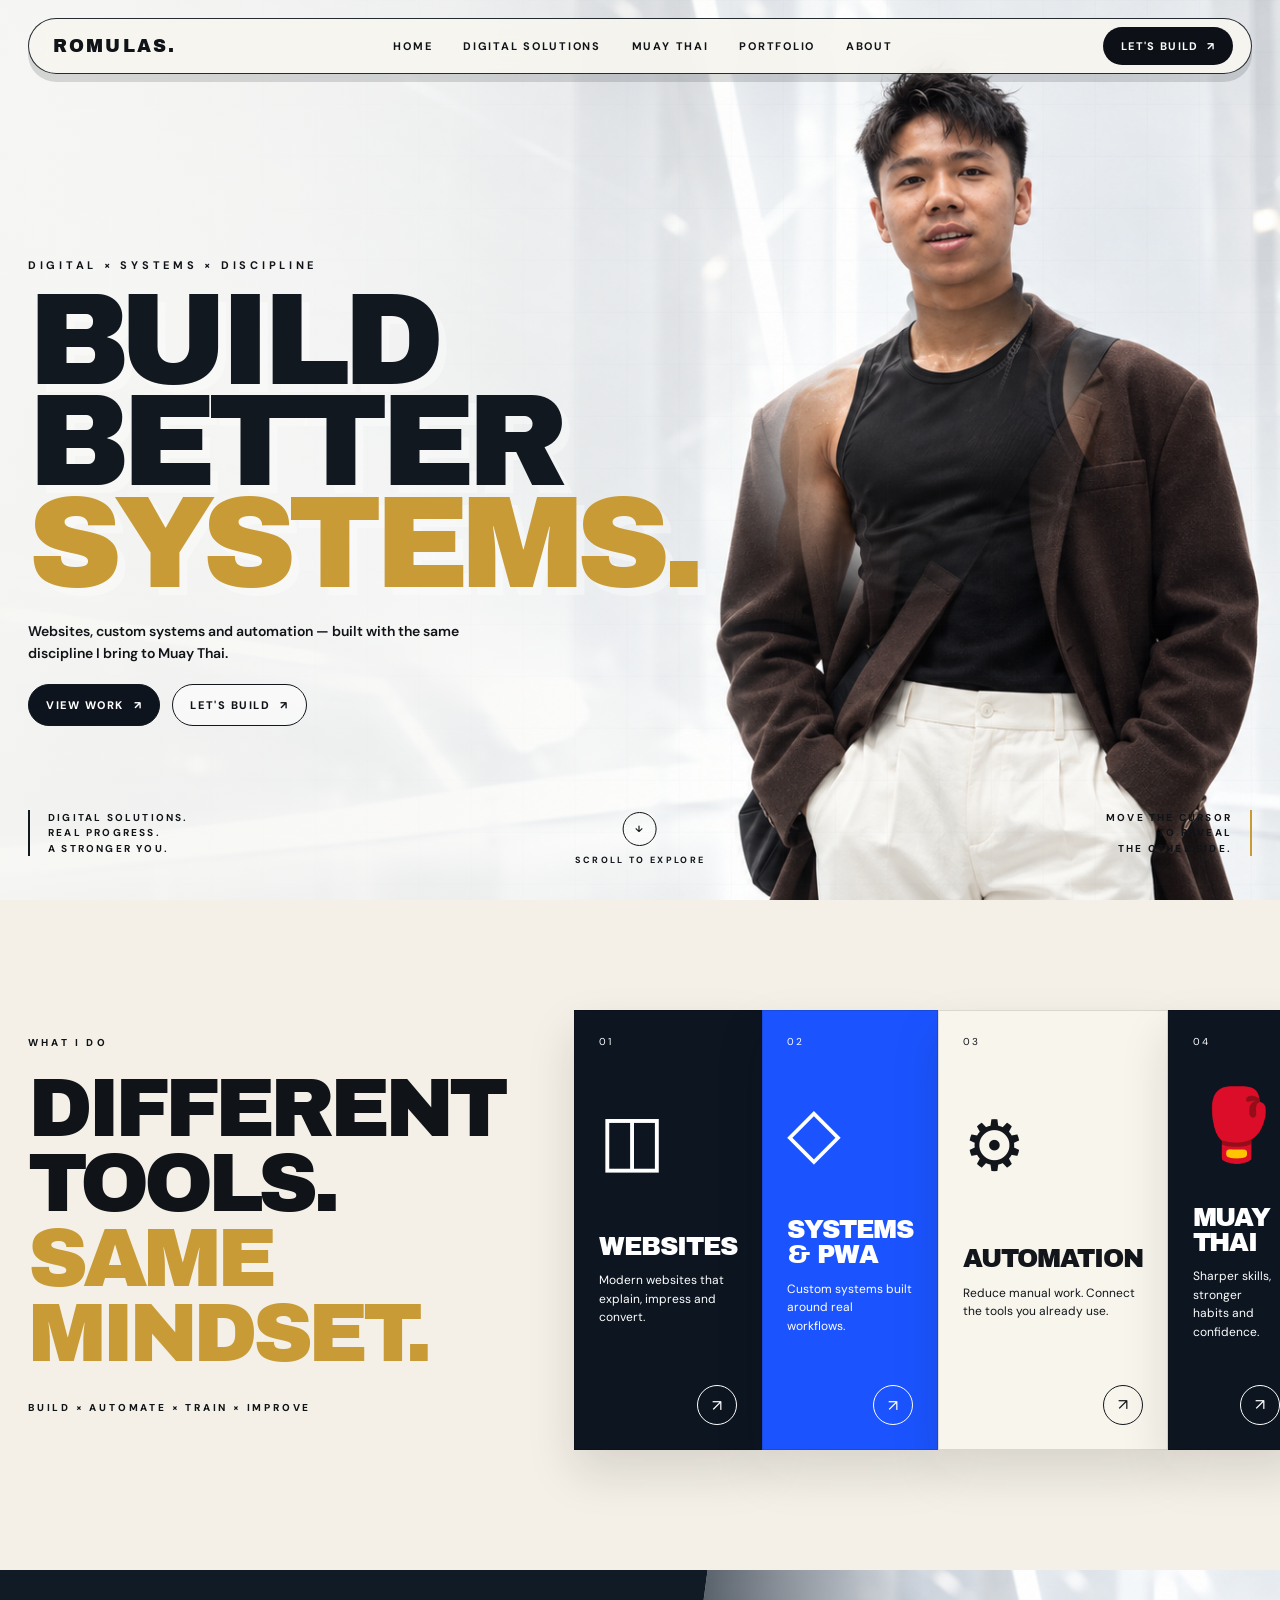
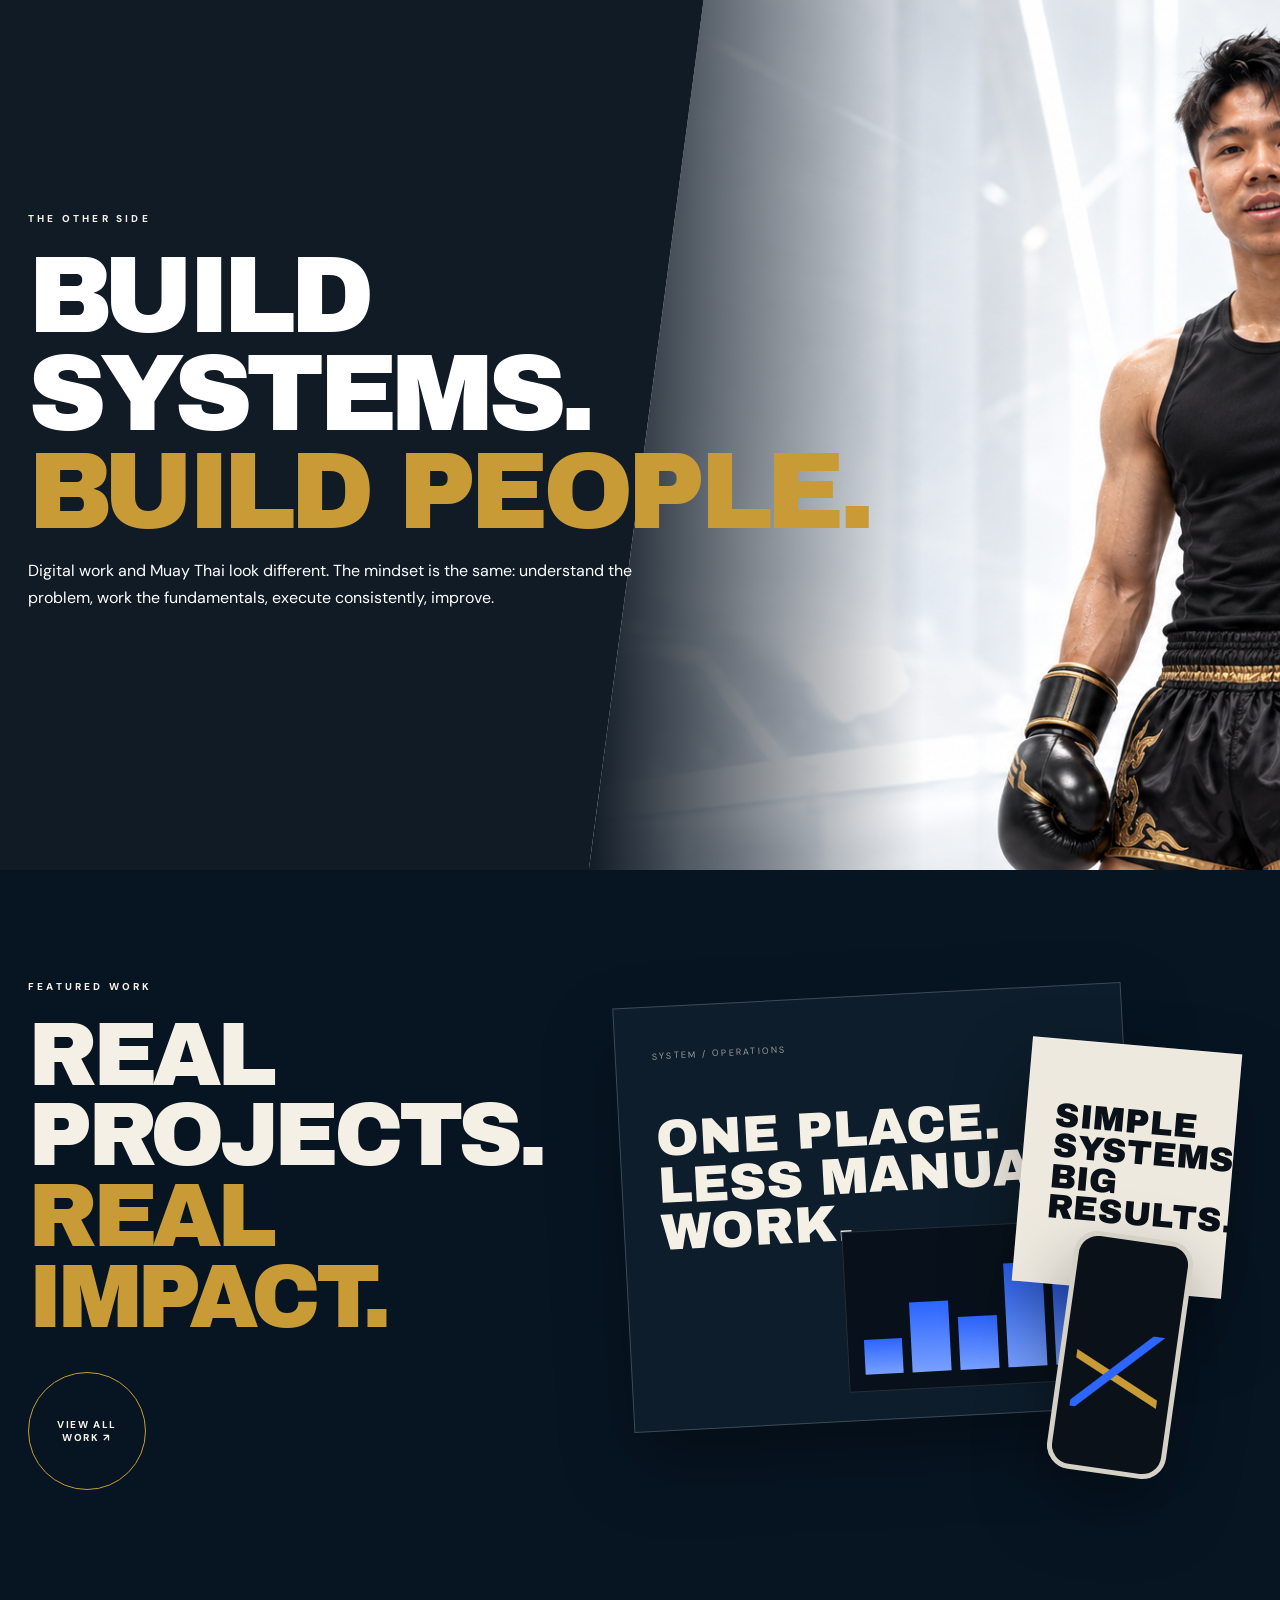
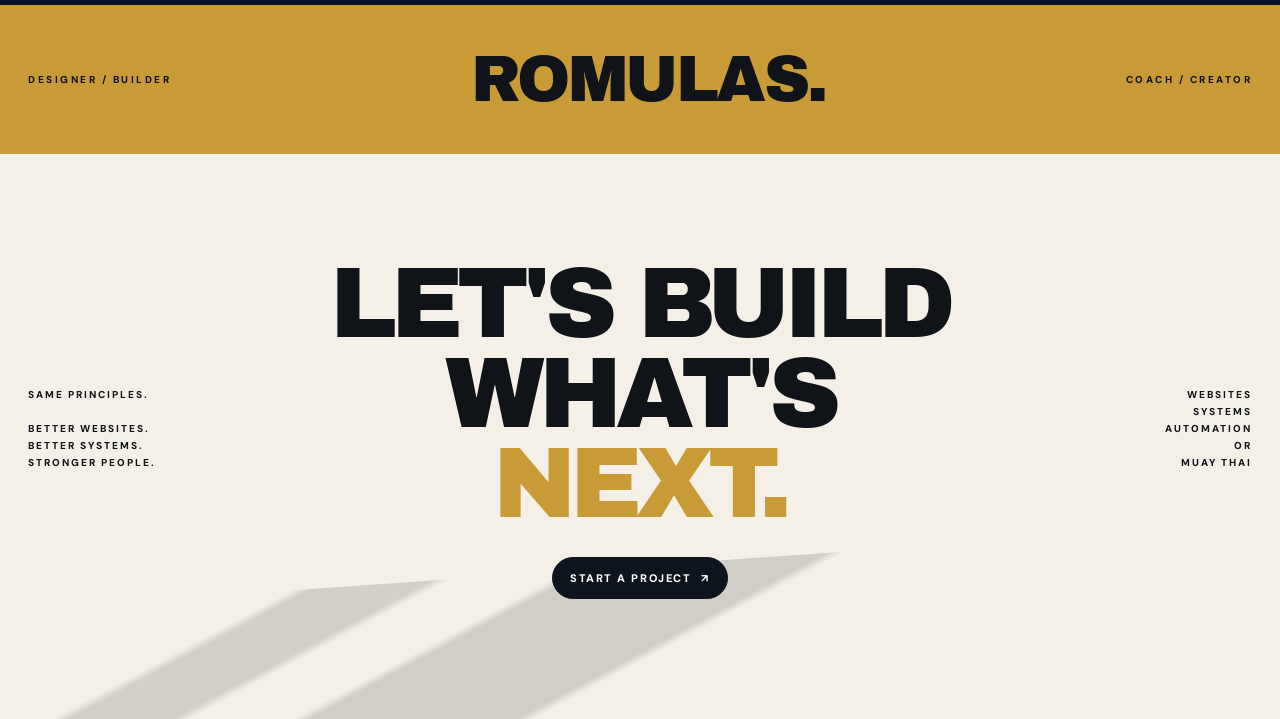
==== index.html @ 46706d07 "Add files via upload" ====
<!doctype html>
<html lang="en">
<head>
  <meta charset="utf-8" />
  <meta name="viewport" content="width=device-width,initial-scale=1" />
  <meta name="theme-color" content="#f4f1e8" />
  <meta name="description" content="ROMULAS — websites, custom systems, automation and Muay Thai coaching." />
  <title>ROMULAS — Build Better</title>
  <link rel="preconnect" href="https://fonts.googleapis.com" />
  <link rel="preconnect" href="https://fonts.gstatic.com" crossorigin />
  <link href="https://fonts.googleapis.com/css2?family=Archivo+Black&family=DM+Sans:wght@400;500;600;700&display=swap" rel="stylesheet" />
  <link rel="stylesheet" href="./styles.css" />
</head>
<body>
  <header class="site-header shell">
    <a class="brand" href="#top">ROMULAS.</a>
    <nav class="desktop-nav" aria-label="Primary navigation">
      <a class="active" href="#top">HOME</a>
      <a href="./digital-solutions/">DIGITAL SOLUTIONS</a>
      <a href="#muay">MUAY THAI</a>
      <a href="#work">PORTFOLIO</a>
      <a href="#about">ABOUT</a>
    </nav>
    <a class="header-cta" href="https://wa.me/6581705022?text=Hi%20Romulas%2C%20I%20came%20from%20your%20Portfolio%20Home%20page.%20I%20would%20like%20to%20discuss%20a%20project.%20I%20need%20help%20with%3A%20" target="_blank" rel="noopener">LET&#39;S BUILD <span>↗</span></a>
  </header>

  <main>
    <section class="hero" id="top">
      <div class="hero-media desktop-hero" aria-hidden="true">
        <div class="hero-image base-image"></div>
        <div class="hero-image reveal-image" id="reveal-image"></div>
        <svg class="hero-grid" width="100%" height="100%" aria-hidden="true">
          <defs>
            <pattern id="hero-grid-pattern" width="52" height="52" patternUnits="userSpaceOnUse">
              <path d="M 52 0 L 0 0 0 52" fill="none" stroke="#64748b" stroke-width="0.6"></path>
            </pattern>
          </defs>
          <rect width="100%" height="100%" fill="url(#hero-grid-pattern)"></rect>
        </svg>
      </div>

      <div class="hero-mobile-media" aria-hidden="true">
        <img src="./images/romulas-professional.png" alt="" />
      </div>

      <div class="hero-ui shell">
        <div class="hero-kicker">DIGITAL × SYSTEMS × DISCIPLINE</div>
        <h1>BUILD<br />BETTER<br /><span>SYSTEMS.</span></h1>
        <p class="hero-copy">Websites, custom systems and automation — built with the same discipline I bring to Muay Thai.</p>
        <div class="hero-actions">
          <a href="#work" class="button button-dark">VIEW WORK <span>↗</span></a>
          <a href="https://wa.me/6581705022?text=Hi%20Romulas%2C%20I%20came%20from%20your%20portfolio%20Home%20page.%20I%20would%20like%20to%20discuss%20a%20project.%20I%20need%20help%20with%3A%20" target="_blank" rel="noopener" class="button button-ghost">LET'S BUILD <span>↗</span></a>
        </div>
      </div>

      <div class="hero-note hero-note-left">DIGITAL SOLUTIONS.<br />REAL PROGRESS.<br />A STRONGER YOU.</div>
      <div class="hero-note hero-note-right">MOVE THE CURSOR<br />TO REVEAL<br /><strong>THE OTHER SIDE.</strong></div>
      <a class="scroll-cue" href="#tools"><span class="scroll-circle">↓</span><span>SCROLL TO EXPLORE</span></a>
    </section>

    <section class="tools-section" id="tools">
      <div class="shell tools-layout">
        <div class="tools-copy reveal-on-scroll">
          <div class="eyebrow">WHAT I DO</div>
          <h2>DIFFERENT<br />TOOLS.<br /><span>SAME MINDSET.</span></h2>
          <p>BUILD × AUTOMATE × TRAIN × IMPROVE</p>
        </div>
        <div class="tool-deck">
          <a class="tool-card dark reveal-on-scroll" href="./websites/" style="--i:0">
            <span class="tool-no">01</span><div class="tool-symbol">◫</div>
            <div><h3>WEBSITES</h3><p>Modern websites that explain, impress and convert.</p></div><span class="round-arrow">↗</span>
          </a>
          <a class="tool-card blue reveal-on-scroll" href="./systems/" style="--i:1">
            <span class="tool-no">02</span><div class="tool-symbol">◇</div>
            <div><h3>SYSTEMS &amp; PWA</h3><p>Custom systems built around real workflows.</p></div><span class="round-arrow">↗</span>
          </a>
          <a class="tool-card light reveal-on-scroll" href="./automation/" style="--i:2">
            <span class="tool-no">03</span><div class="tool-symbol">⚙</div>
            <div><h3>AUTOMATION</h3><p>Reduce manual work. Connect the tools you already use.</p></div><span class="round-arrow">↗</span>
          </a>
          <a class="tool-card dark reveal-on-scroll" href="#muay" style="--i:3">
            <span class="tool-no">04</span><div class="tool-symbol">🥊</div>
            <div><h3>MUAY THAI</h3><p>Sharper skills, stronger habits and confidence.</p></div><span class="round-arrow">↗</span>
          </a>
        </div>
      </div>
    </section>

    <section class="split-feature" id="muay">
      <div class="split-copy shell reveal-on-scroll">
        <div class="eyebrow light-text">THE OTHER SIDE</div>
        <h2>BUILD SYSTEMS.<br /><span>BUILD PEOPLE.</span></h2>
        <p>Digital work and Muay Thai look different. The mindset is the same: understand the problem, work the fundamentals, execute consistently, improve.</p>
      </div>
      <div class="muay-window reveal-on-scroll" aria-label="Muay Thai portrait">
        <img src="./images/romulas-muaythai.png" alt="Romulas in Muay Thai training attire" />
      </div>
    </section>

    <section class="work-section" id="work">
      <div class="shell work-grid">
        <div class="work-copy reveal-on-scroll">
          <div class="eyebrow light-text">FEATURED WORK</div>
          <h2>REAL<br />PROJECTS.<br /><span>REAL IMPACT.</span></h2>
          <a class="circle-link" href="#work">VIEW ALL<br />WORK ↗</a>
        </div>
        <div class="project-collage reveal-on-scroll" aria-label="Portfolio preview">
          <div class="project project-main"><small>SYSTEM / OPERATIONS</small><strong>ONE PLACE.<br />LESS MANUAL WORK.</strong><div class="fake-dashboard"><span></span><span></span><span></span><span></span><span></span></div></div>
          <div class="project project-note">SIMPLE<br />SYSTEMS.<br />BIG<br />RESULTS.</div>
          <div class="project project-phone"><div class="mini-chart"></div></div>
        </div>
      </div>
    </section>

    <section class="about-strip" id="about">
      <div class="shell about-strip-inner reveal-on-scroll">
        <span>DESIGNER / BUILDER</span><strong>ROMULAS.</strong><span>COACH / CREATOR</span>
      </div>
    </section>

    <section class="cta-section" id="contact">
      <div class="shell cta-layout reveal-on-scroll">
        <div class="cta-side">SAME PRINCIPLES.<br /><br />BETTER WEBSITES.<br />BETTER SYSTEMS.<br />STRONGER PEOPLE.</div>
        <div class="cta-main"><h2>LET'S BUILD<br />WHAT'S <span>NEXT.</span></h2><a class="button button-dark" href="https://wa.me/6581705022?text=Hi%20Romulas%2C%20I%20came%20from%20your%20portfolio%20Home%20page.%20I%20would%20like%20to%20discuss%20a%20project.%20I%20need%20help%20with%3A%20" target="_blank" rel="noopener">START A PROJECT <span>↗</span></a></div>
        <div class="cta-side right">WEBSITES<br />SYSTEMS<br />AUTOMATION<br />OR<br />MUAY THAI</div>
      </div>
    </section>
  </main>

  <script src="./script.js"></script>
</body>
</html>
---- styles.css ----
:root{font-family:'DM Sans',sans-serif;color:#111315;background:#f2f0e9;font-synthesis:none;--ink:#0c1927;--paper:#f4f1e8;--gold:#c89b36;--electric:#1b54ff}*{box-sizing:border-box}html{scroll-behavior:smooth}body{margin:0;min-width:320px;background:var(--paper);color:#101317;overflow-x:hidden}a{color:inherit;text-decoration:none}.shell{width:min(1440px,calc(100% - 56px));margin-inline:auto}.site-header{position:fixed;z-index:50;top:18px;left:50%;transform:translateX(-50%);height:56px;display:grid;grid-template-columns:1fr auto 1fr;align-items:center;gap:24px;padding:0 18px 0 24px;border:1.5px solid rgba(13,20,28,.9);border-radius:999px;background:rgba(248,246,239,.9);backdrop-filter:blur(14px);box-shadow:0 8px 0 rgba(8,16,24,.14)}.brand{font-family:'Archivo Black',sans-serif;letter-spacing:.12em;font-size:18px}.desktop-nav{display:flex;align-items:center;gap:clamp(18px,2.4vw,38px);font-size:11px;font-weight:700;letter-spacing:.16em}.desktop-nav a{transition:opacity .2s,transform .2s}.desktop-nav a:hover{opacity:.5;transform:translateY(-1px)}.header-cta{justify-self:end;display:flex;align-items:center;gap:8px;background:#0d1117;color:#fff;padding:12px 18px;border-radius:999px;font-size:11px;font-weight:700;letter-spacing:.12em}.hero{position:relative;min-height:100svh;overflow:hidden;background:#eef1f4}.hero-media{position:absolute;inset:0;z-index:0}.hero-image{position:absolute;inset:0;background-size:cover;background-position:center;background-repeat:no-repeat}.base-image{background-image:url('./images/romulas-professional.png')}.reveal-image{background-image:url('./images/romulas-muaythai.png');mask-size:100% 100%;-webkit-mask-size:100% 100%}.hero-grid{position:absolute;inset:0;opacity:.09;pointer-events:none}.hero-mobile-media{display:none}.hero:after{content:'';position:absolute;inset:0;background:linear-gradient(90deg,rgba(246,246,243,.92) 0%,rgba(246,246,243,.58) 35%,rgba(246,246,243,.03) 60%,rgba(246,246,243,0) 100%);z-index:1;pointer-events:none}.hero-ui{position:relative;z-index:5;min-height:100svh;display:flex;flex-direction:column;justify-content:center;align-items:flex-start;padding-top:84px;pointer-events:none}.hero-ui a{pointer-events:auto}.hero-kicker{font-size:11px;font-weight:700;letter-spacing:.34em;margin-bottom:18px}.hero h1{margin:0;font-family:'Archivo Black',sans-serif;font-size:clamp(72px,10.2vw,168px);line-height:.78;letter-spacing:-.06em;color:#111820;text-shadow:8px 8px 0 rgba(255,255,255,.35)}.hero h1 span{color:var(--gold)}.hero-copy{width:min(490px,70vw);margin:26px 0 20px;font-size:clamp(14px,1vw,17px);line-height:1.55;font-weight:600}.hero-actions{display:flex;flex-wrap:wrap;gap:12px}.button{display:inline-flex;align-items:center;gap:10px;padding:13px 17px;border:1.4px solid #12171e;border-radius:999px;font-weight:800;font-size:11px;letter-spacing:.14em;transition:transform .2s,background .2s,color .2s}.button:hover{transform:translateY(-2px)}.button-dark{background:#0d141d;color:#fff}.button-ghost{background:rgba(255,255,255,.55)}.hero-note{position:absolute;z-index:6;bottom:44px;font-size:10px;font-weight:700;line-height:1.55;letter-spacing:.22em}.hero-note-left{left:max(28px,calc((100vw - min(1440px,calc(100% - 56px)))/2));border-left:2px solid #111820;padding-left:18px}.hero-note-right{right:max(28px,calc((100vw - min(1440px,calc(100% - 56px)))/2));text-align:right;border-right:2px solid var(--gold);padding-right:18px}.scroll-cue{position:absolute;z-index:8;left:50%;bottom:34px;transform:translateX(-50%);display:flex;flex-direction:column;gap:8px;align-items:center;font-size:9px;font-weight:700;letter-spacing:.26em}.scroll-circle{border:1px solid #111;border-radius:50%;width:34px;height:34px;display:grid;place-items:center;animation:bob 1.7s ease-in-out infinite}@keyframes bob{50%{transform:translateY(5px)}}.tools-section{padding:110px 0 120px;background:#f4f0e7}.tools-layout{display:grid;grid-template-columns:.85fr 1.65fr;gap:70px;align-items:center}.eyebrow{font-size:10px;letter-spacing:.32em;font-weight:800;margin-bottom:22px}.tools-copy h2,.work-copy h2,.cta-main h2,.split-copy h2{margin:0;font-family:'Archivo Black',sans-serif;letter-spacing:-.06em;line-height:.9}.tools-copy h2{font-size:clamp(52px,6.5vw,104px)}.tools-copy h2 span,.work-copy h2 span,.cta-main h2 span,.split-copy h2 span{color:var(--gold)}.tools-copy>p{margin-top:30px;font-size:10px;letter-spacing:.28em;font-weight:800}.tool-deck{display:grid;grid-template-columns:repeat(4,1fr);align-items:stretch;perspective:1000px}.tool-card{min-height:440px;padding:24px;border:1px solid rgba(0,0,0,.12);display:flex;flex-direction:column;justify-content:space-between;position:relative;transform:translateY(calc(var(--i)*9px)) rotate(calc((var(--i) - 1.5)*1.1deg));box-shadow:0 22px 45px rgba(20,20,20,.13);transition:transform .45s cubic-bezier(.2,.9,.2,1),z-index .2s}.tool-card:hover{transform:translateY(-18px) rotate(0);z-index:10}.tool-card.dark{background:#0c1520;color:#fff}.tool-card.blue{background:var(--electric);color:#fff}.tool-card.light{background:#f8f5ed;color:#12151a}.tool-card h3{font-family:'Archivo Black',sans-serif;font-size:clamp(22px,2vw,34px);line-height:.98;margin:0 0 12px;letter-spacing:-.04em}.tool-card p{margin:0;font-size:12px;line-height:1.55;max-width:210px}.tool-no{font-size:10px;letter-spacing:.2em}.tool-symbol{font-size:70px;line-height:1}.round-arrow{width:40px;height:40px;border:1px solid currentColor;border-radius:50%;display:grid;place-items:center;align-self:flex-end}.split-feature{min-height:100svh;background:#111b26;color:#fff;position:relative;display:grid;align-items:center;overflow:hidden}.split-copy{position:relative;z-index:3;padding:110px 0}.split-copy h2{font-size:clamp(58px,8.5vw,135px);max-width:850px}.split-copy p{max-width:620px;font-size:16px;line-height:1.7}.muay-window{position:absolute;right:-4%;top:0;width:58%;height:100%;clip-path:polygon(16% 0,100% 0,100% 100%,0 100%);opacity:.68}.muay-window:after{content:'';position:absolute;inset:0;background:linear-gradient(90deg,#111b26 0,transparent 45%)}.muay-window img{width:100%;height:100%;object-fit:cover;object-position:center}.work-section{background:#071523;color:#f5f0e6;padding:105px 0 110px;overflow:hidden}.work-grid{display:grid;grid-template-columns:.7fr 1.4fr;gap:65px;align-items:center}.light-text{color:#f5f0e6}.work-copy h2{font-size:clamp(54px,7vw,114px)}.circle-link{margin-top:35px;width:118px;height:118px;border:1.5px solid var(--gold);border-radius:50%;display:flex;align-items:center;justify-content:center;text-align:center;font-size:10px;font-weight:800;letter-spacing:.16em}.project-collage{min-height:520px;position:relative}.project{position:absolute;border:1px solid rgba(255,255,255,.2);box-shadow:0 32px 70px rgba(0,0,0,.35)}.project-main{inset:20px 120px 75px 15px;background:#0d1d2b;padding:36px;transform:rotate(-3deg)}.project-main small{letter-spacing:.25em;font-size:9px;opacity:.6}.project-main strong{display:block;margin-top:52px;font-family:'Archivo Black',sans-serif;font-size:clamp(28px,4vw,58px);line-height:.92}.fake-dashboard{position:absolute;right:28px;bottom:28px;width:52%;height:38%;display:grid;grid-template-columns:repeat(5,1fr);align-items:end;gap:9px;padding:16px;background:#08111b;border:1px solid rgba(255,255,255,.12)}.fake-dashboard span{background:linear-gradient(#2d65ff,#77a0ff)}.fake-dashboard span:nth-child(1){height:28%}.fake-dashboard span:nth-child(2){height:55%}.fake-dashboard span:nth-child(3){height:42%}.fake-dashboard span:nth-child(4){height:82%}.fake-dashboard span:nth-child(5){height:68%}.project-note{right:20px;top:70px;width:210px;min-height:245px;background:#eee9df;color:#0b1118;padding:28px;font-family:'Archivo Black',sans-serif;font-size:34px;line-height:.9;transform:rotate(5deg);display:flex;align-items:center}.project-phone{right:72px;bottom:20px;width:120px;height:240px;border-radius:24px;background:#0b1119;border:5px solid #d5d1c6;transform:rotate(8deg);padding:12px}.mini-chart{height:80px;margin-top:80px;background:linear-gradient(135deg,transparent 44%,#2d65ff 45% 51%,transparent 52%),linear-gradient(25deg,transparent 40%,#c89b36 41% 47%,transparent 48%)}.about-strip{padding:40px 0;background:#c89b36;color:#101317}.about-strip-inner{display:flex;justify-content:space-between;align-items:center;gap:20px;font-size:10px;font-weight:800;letter-spacing:.25em}.about-strip strong{font-family:'Archivo Black',sans-serif;font-size:clamp(34px,5vw,72px);letter-spacing:-.04em}.cta-section{padding:105px 0 120px;background:#f4f0e7;position:relative;overflow:hidden}.cta-section:before{content:'';position:absolute;inset:auto -5% -20% -5%;height:47%;background:linear-gradient(155deg,transparent 0 18%,#1b2327 19% 25%,transparent 26% 32%,#101a20 33% 45%,transparent 46%);opacity:.16;transform:skewY(-4deg)}.cta-layout{position:relative;display:grid;grid-template-columns:.6fr 1.6fr .6fr;gap:40px;align-items:center}.cta-main{text-align:center}.cta-main h2{font-size:clamp(58px,7.8vw,126px)}.cta-main .button{margin-top:28px}.cta-side{font-size:10px;line-height:1.7;font-weight:800;letter-spacing:.2em}.cta-side.right{text-align:right}.reveal-on-scroll{opacity:0;transform:translateY(44px);transition:opacity .8s ease,transform .8s cubic-bezier(.2,.8,.2,1)}.reveal-on-scroll.visible{opacity:1;transform:translateY(0)}@media(max-width:900px){.shell{width:min(100% - 28px,1440px)}.site-header{grid-template-columns:1fr auto;width:calc(100% - 24px);top:10px;height:50px;padding-left:16px;box-shadow:none}.desktop-nav{display:none}.header-cta{padding:10px 13px}.brand{font-size:15px}.desktop-hero{display:none}.hero-mobile-media{display:block;position:absolute;inset:0;z-index:0}.hero-mobile-media img{width:100%;height:100%;object-fit:cover;object-position:64% center}.hero:after{background:linear-gradient(180deg,rgba(246,246,243,.2),rgba(246,246,243,.88) 66%,#f4f1e8 98%)}.hero-ui{justify-content:flex-end;padding:110px 0 150px}.hero h1{font-size:clamp(58px,18vw,98px)}.hero-copy{width:min(100%,520px)}.hero-note-right{display:none}.hero-note-left{bottom:30px;left:18px}.scroll-cue{right:18px;left:auto;transform:none;align-items:flex-end;bottom:30px}.scroll-cue>span:last-child{display:none}.tools-layout,.work-grid,.cta-layout{grid-template-columns:1fr}.tool-deck{grid-template-columns:1fr 1fr;margin-top:20px}.tool-card{min-height:330px;transform:none!important}.split-feature{min-height:820px;align-items:end}.split-copy{padding-bottom:70px}.muay-window{width:100%;height:60%;right:0;top:0;clip-path:none;opacity:.55}.muay-window:after{background:linear-gradient(180deg,transparent 0,#111b26 92%)}.project-collage{min-height:430px}.project-main{inset:35px 55px 40px 0}.project-note{width:160px;min-height:180px;font-size:24px;right:0}.project-phone{right:20px;bottom:0}.cta-side{display:none}.about-strip-inner span{display:none}}@media(max-width:560px){.hero-kicker{font-size:8px;letter-spacing:.24em}.hero h1{font-size:clamp(52px,18.6vw,82px)}.tool-deck{grid-template-columns:1fr}.tool-card{min-height:280px}.tool-symbol{font-size:54px}.project-main{inset:20px 20px 75px 0}.project-note{top:auto;bottom:0;right:0;width:145px;min-height:145px;z-index:4}.project-phone{display:none}}
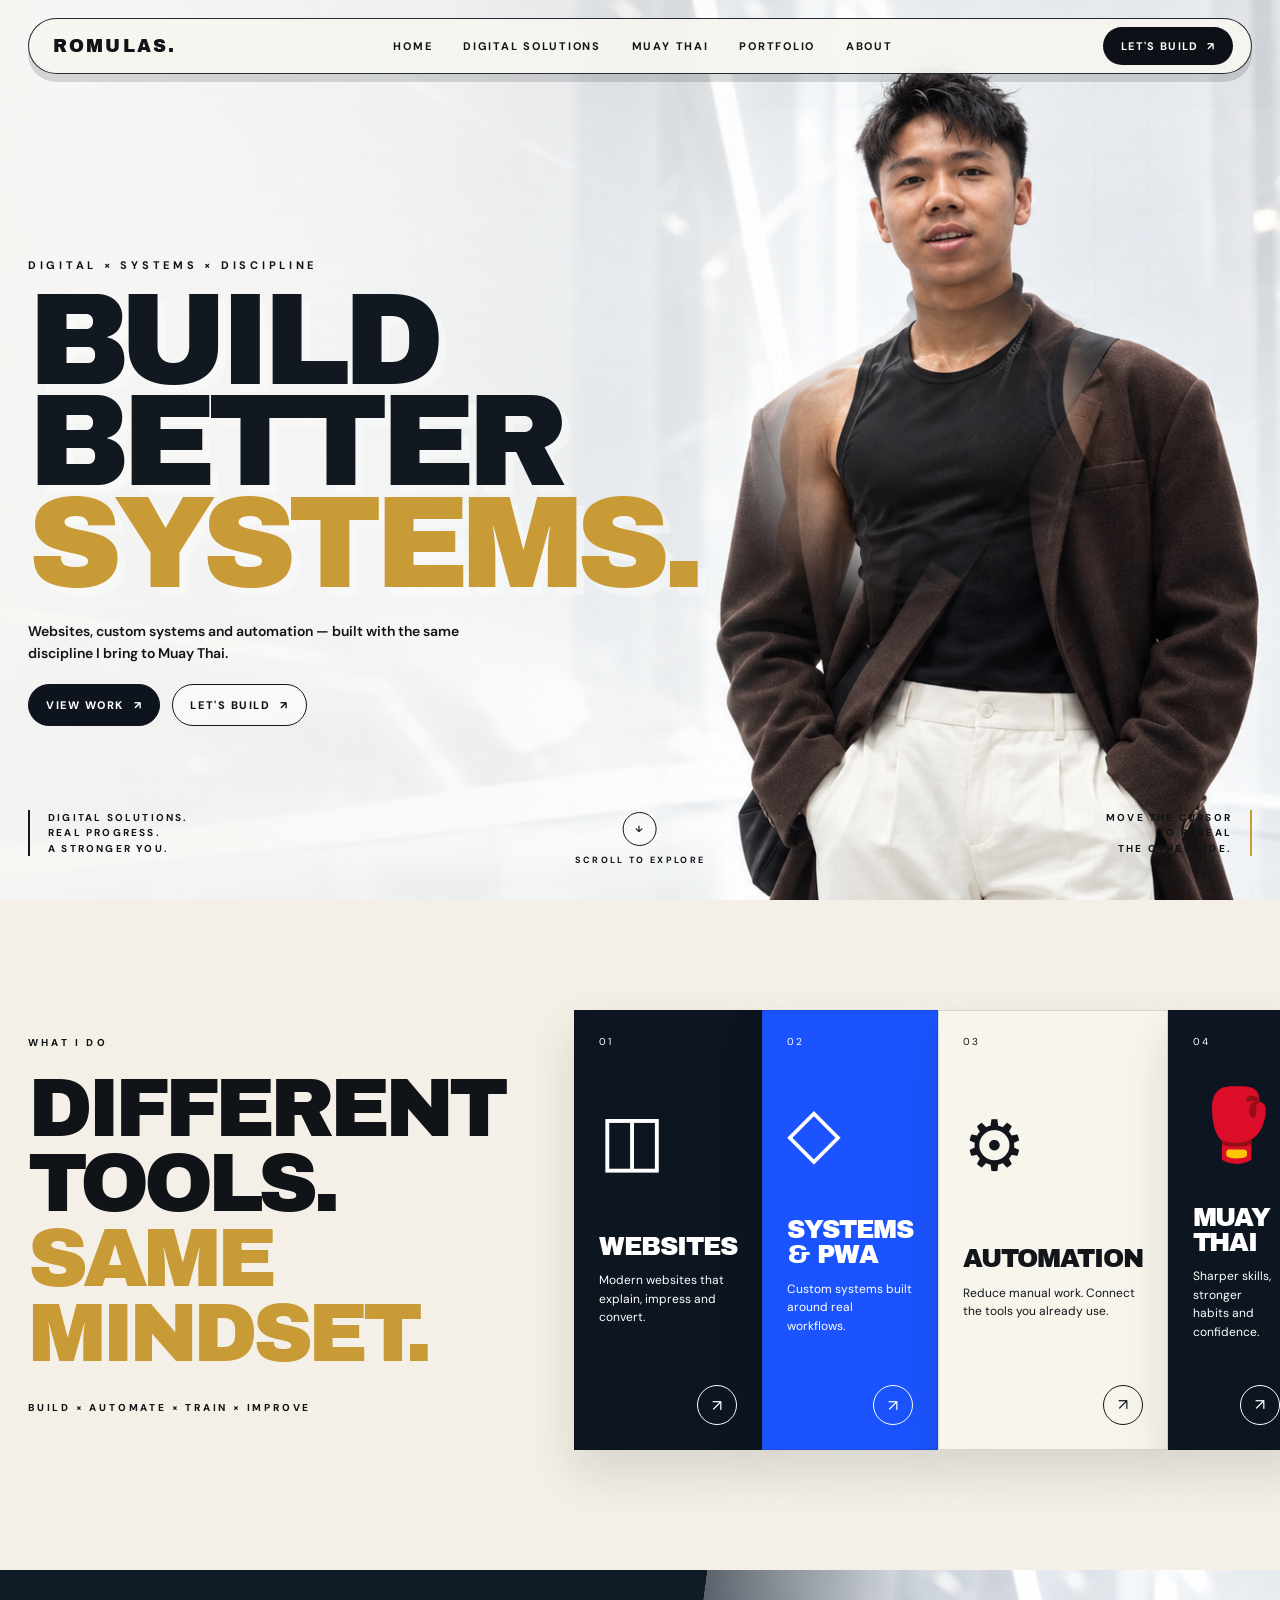
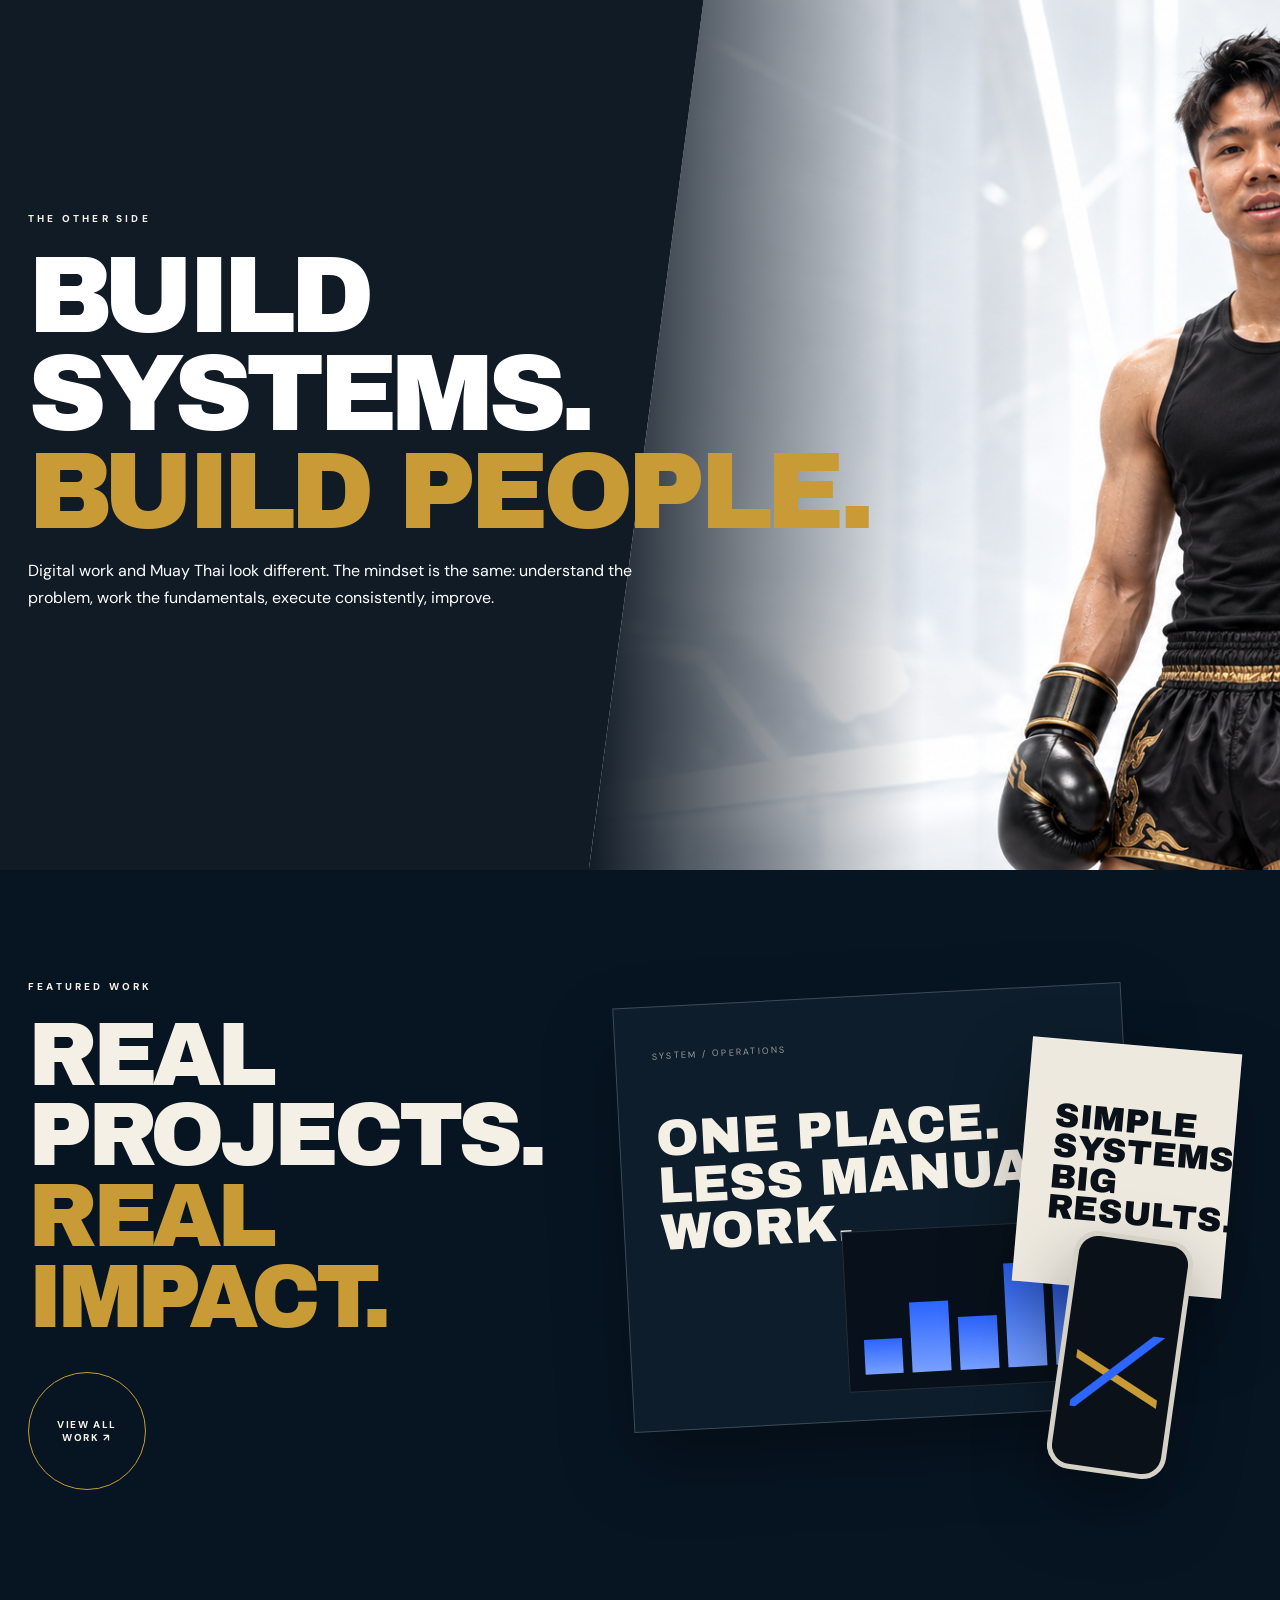
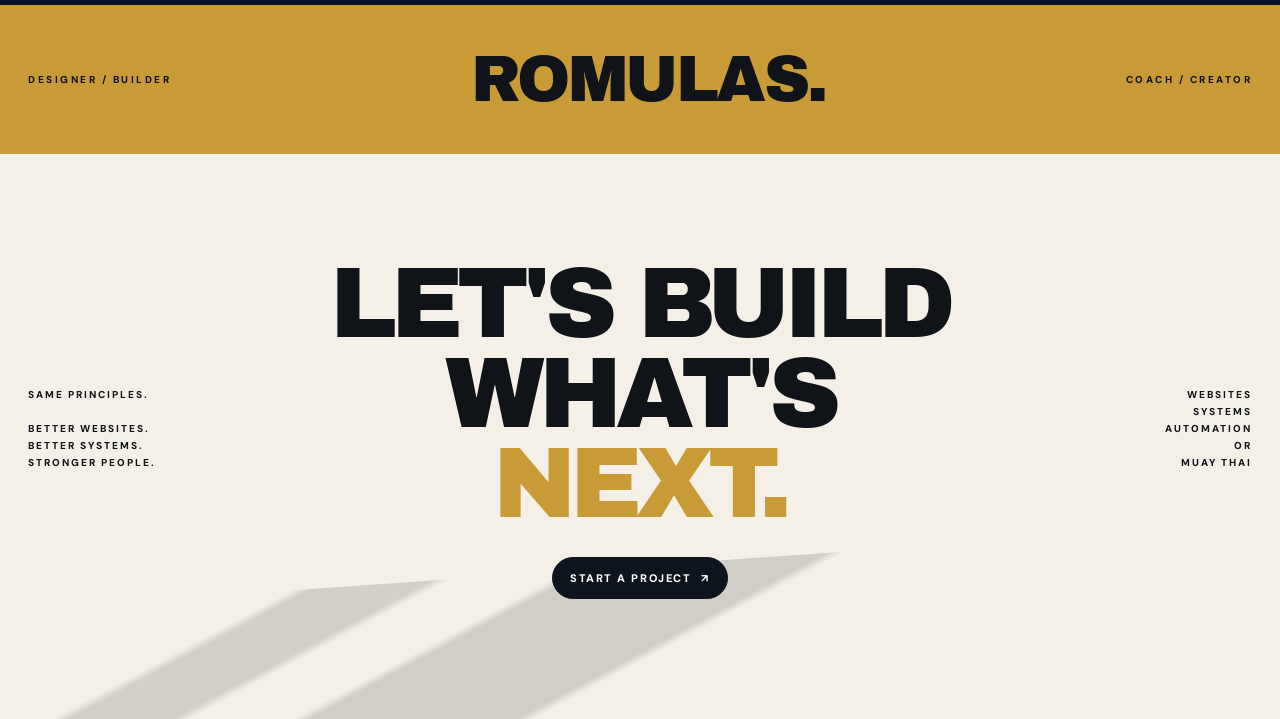
==== commit dbd28411: "Add files via upload" ====
--- a/index.html
+++ b/index.html
@@ -17,7 +17,7 @@
     <nav class="desktop-nav" aria-label="Primary navigation">
       <a class="active" href="#top">HOME</a>
       <a href="./digital-solutions/">DIGITAL SOLUTIONS</a>
-      <a href="#muay">MUAY THAI</a>
+      <a href="./muay-thai/">MUAY THAI</a>
       <a href="#work">PORTFOLIO</a>
       <a href="#about">ABOUT</a>
     </nav>
@@ -78,7 +78,7 @@
             <span class="tool-no">03</span><div class="tool-symbol">⚙</div>
             <div><h3>AUTOMATION</h3><p>Reduce manual work. Connect the tools you already use.</p></div><span class="round-arrow">↗</span>
           </a>
-          <a class="tool-card dark reveal-on-scroll" href="#muay" style="--i:3">
+          <a class="tool-card dark reveal-on-scroll" href="./muay-thai/" style="--i:3">
             <span class="tool-no">04</span><div class="tool-symbol">🥊</div>
             <div><h3>MUAY THAI</h3><p>Sharper skills, stronger habits and confidence.</p></div><span class="round-arrow">↗</span>
           </a>
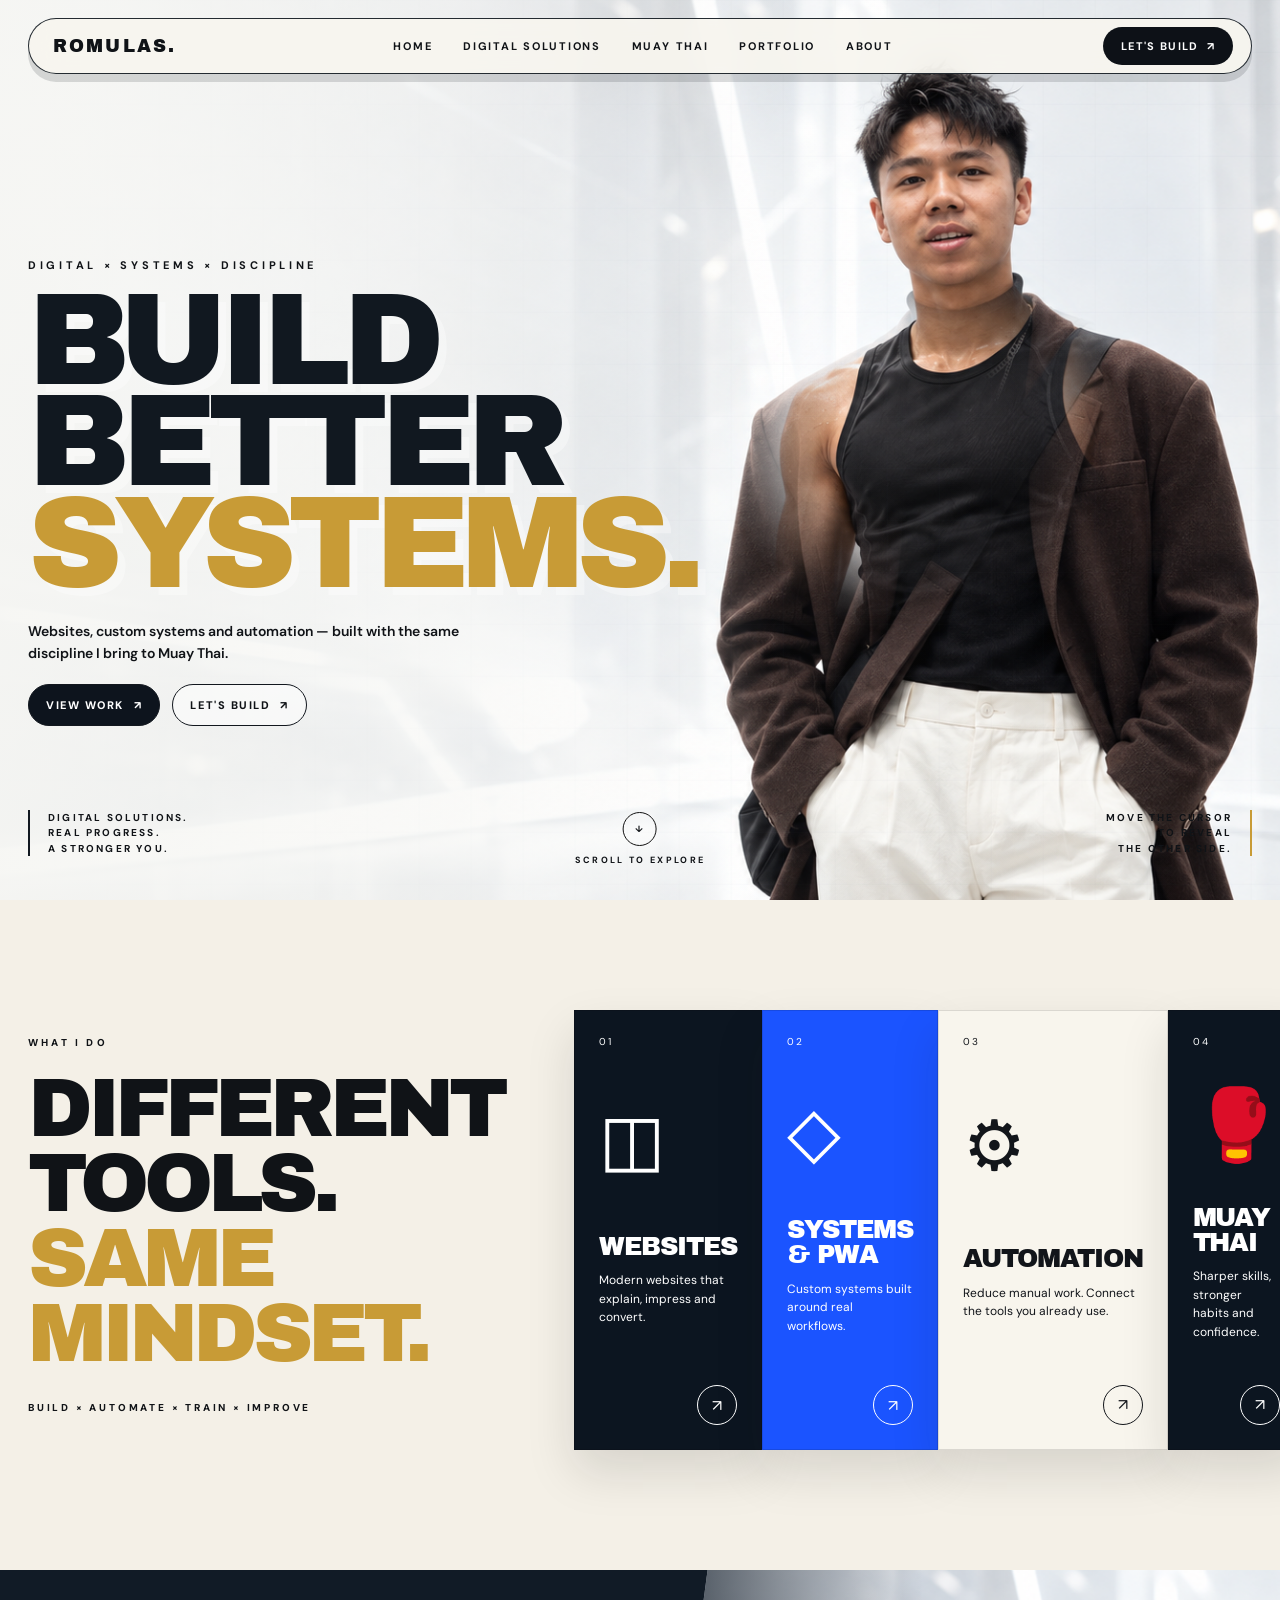
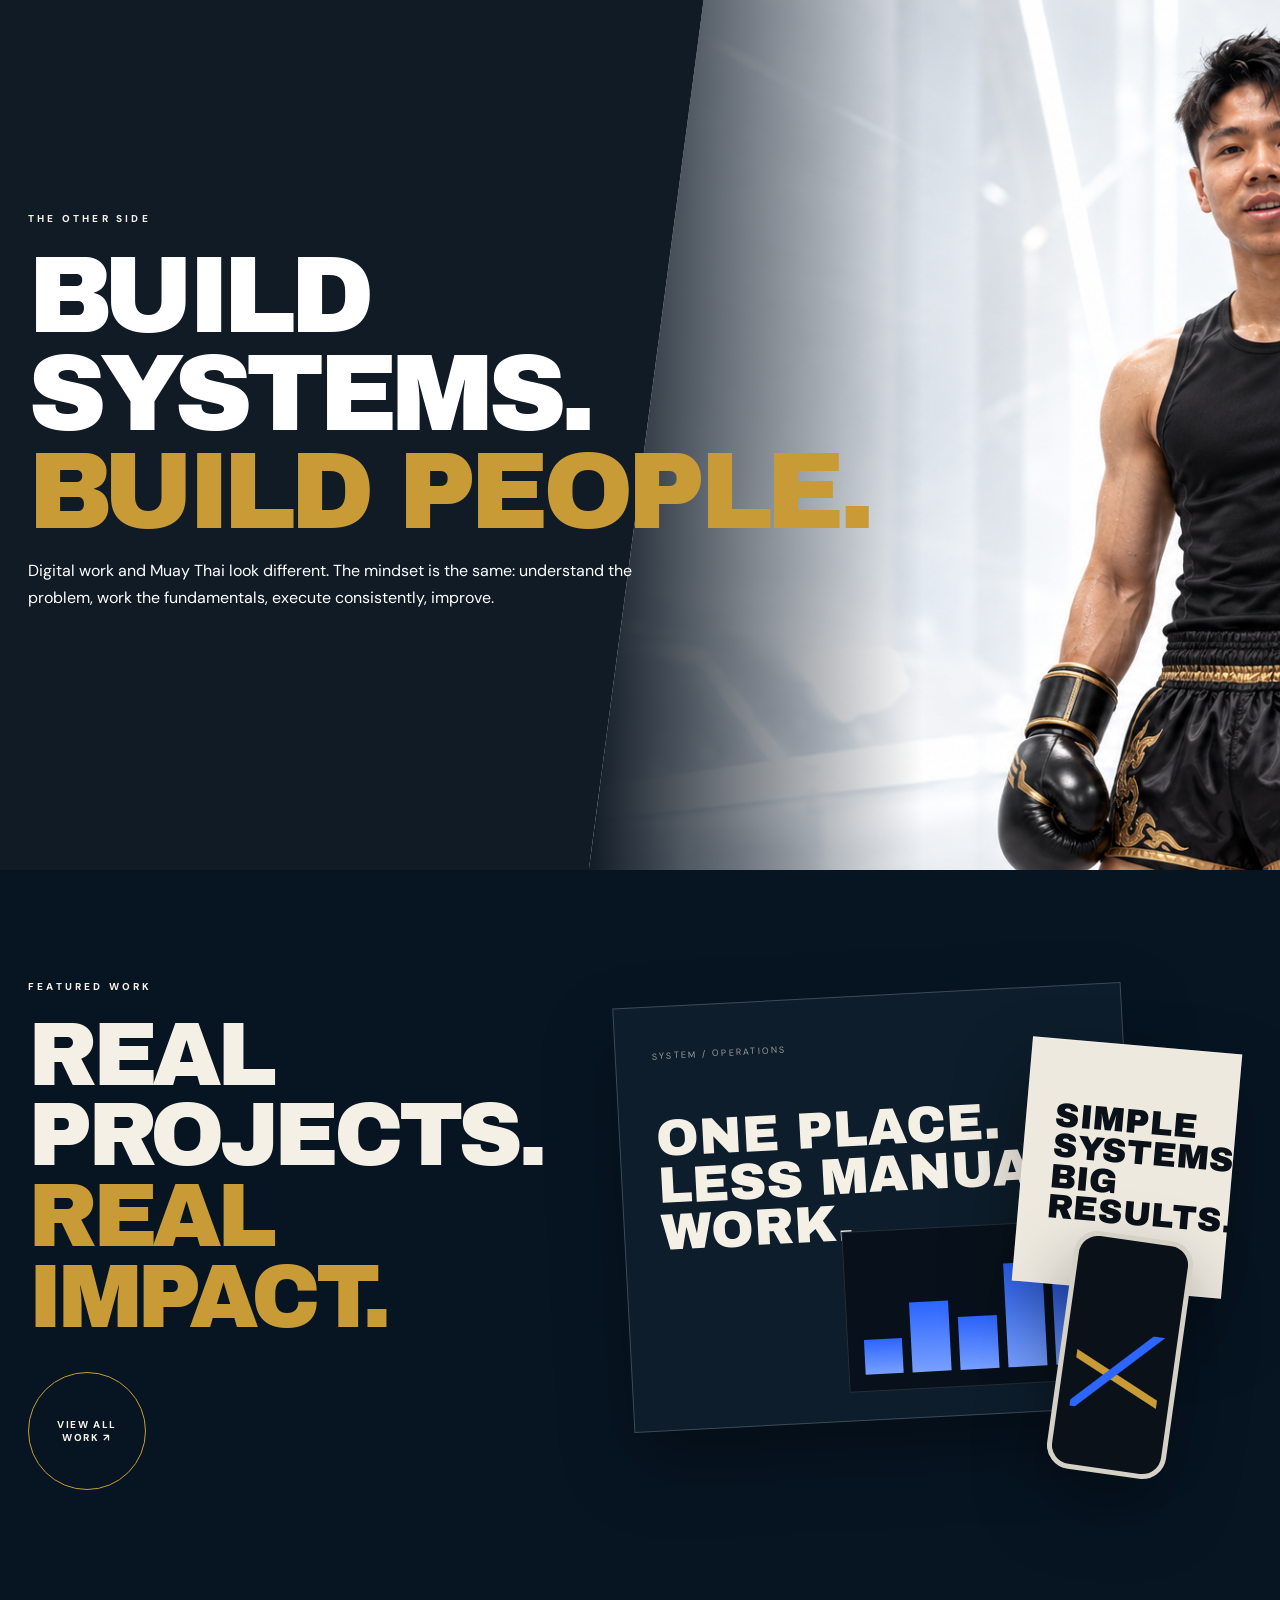
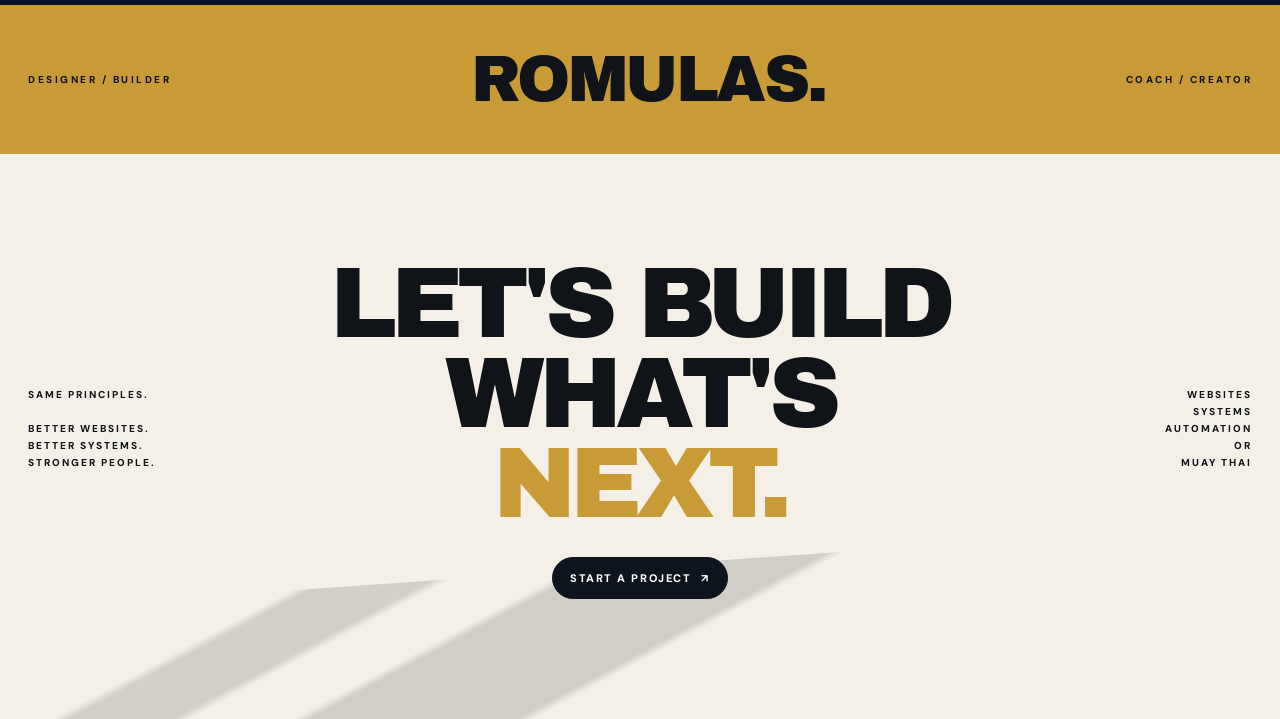
==== commit 0efd6e9a: "Add files via upload" ====
--- a/index.html
+++ b/index.html
@@ -19,7 +19,7 @@
       <a href="./digital-solutions/">DIGITAL SOLUTIONS</a>
       <a href="./muay-thai/">MUAY THAI</a>
       <a href="#work">PORTFOLIO</a>
-      <a href="#about">ABOUT</a>
+      <a href="./about/">ABOUT</a>
     </nav>
     <a class="header-cta" href="https://wa.me/6581705022?text=Hi%20Romulas%2C%20I%20came%20from%20your%20Portfolio%20Home%20page.%20I%20would%20like%20to%20discuss%20a%20project.%20I%20need%20help%20with%3A%20" target="_blank" rel="noopener">LET&#39;S BUILD <span>↗</span></a>
   </header>
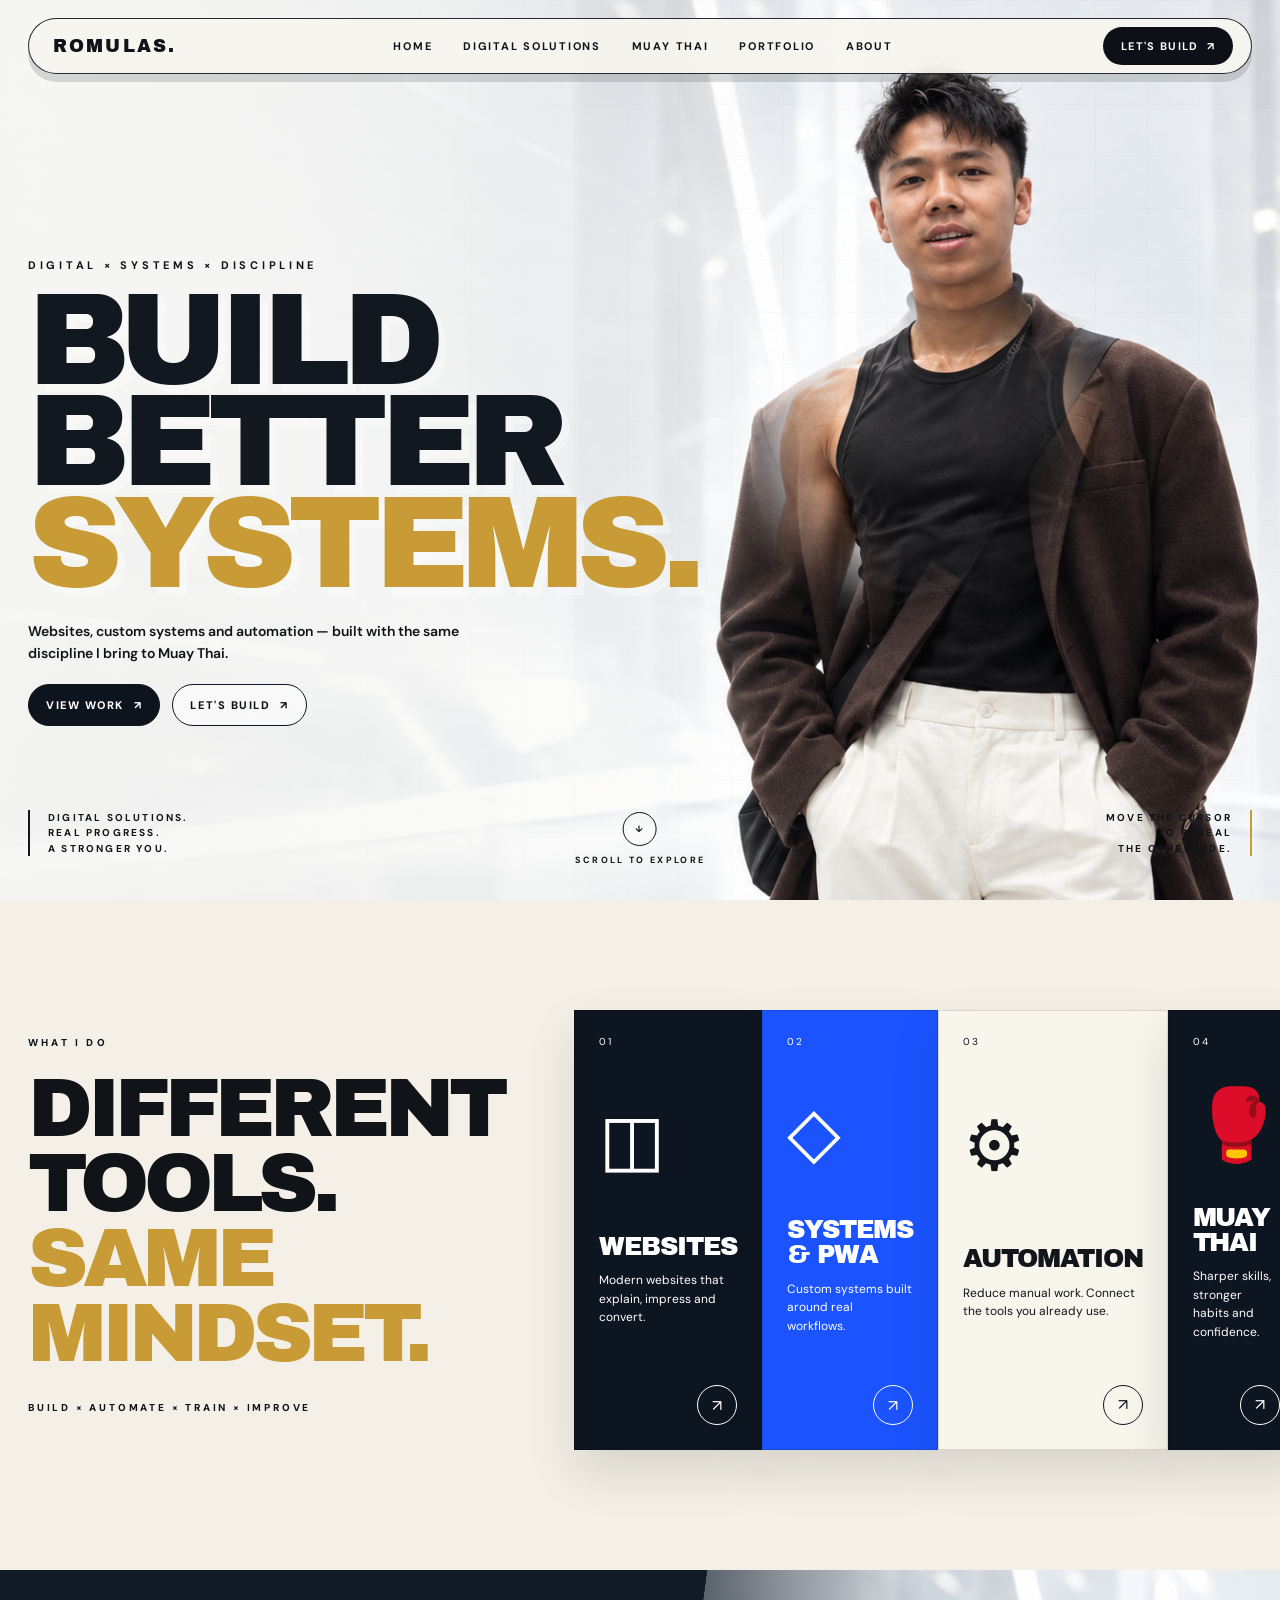
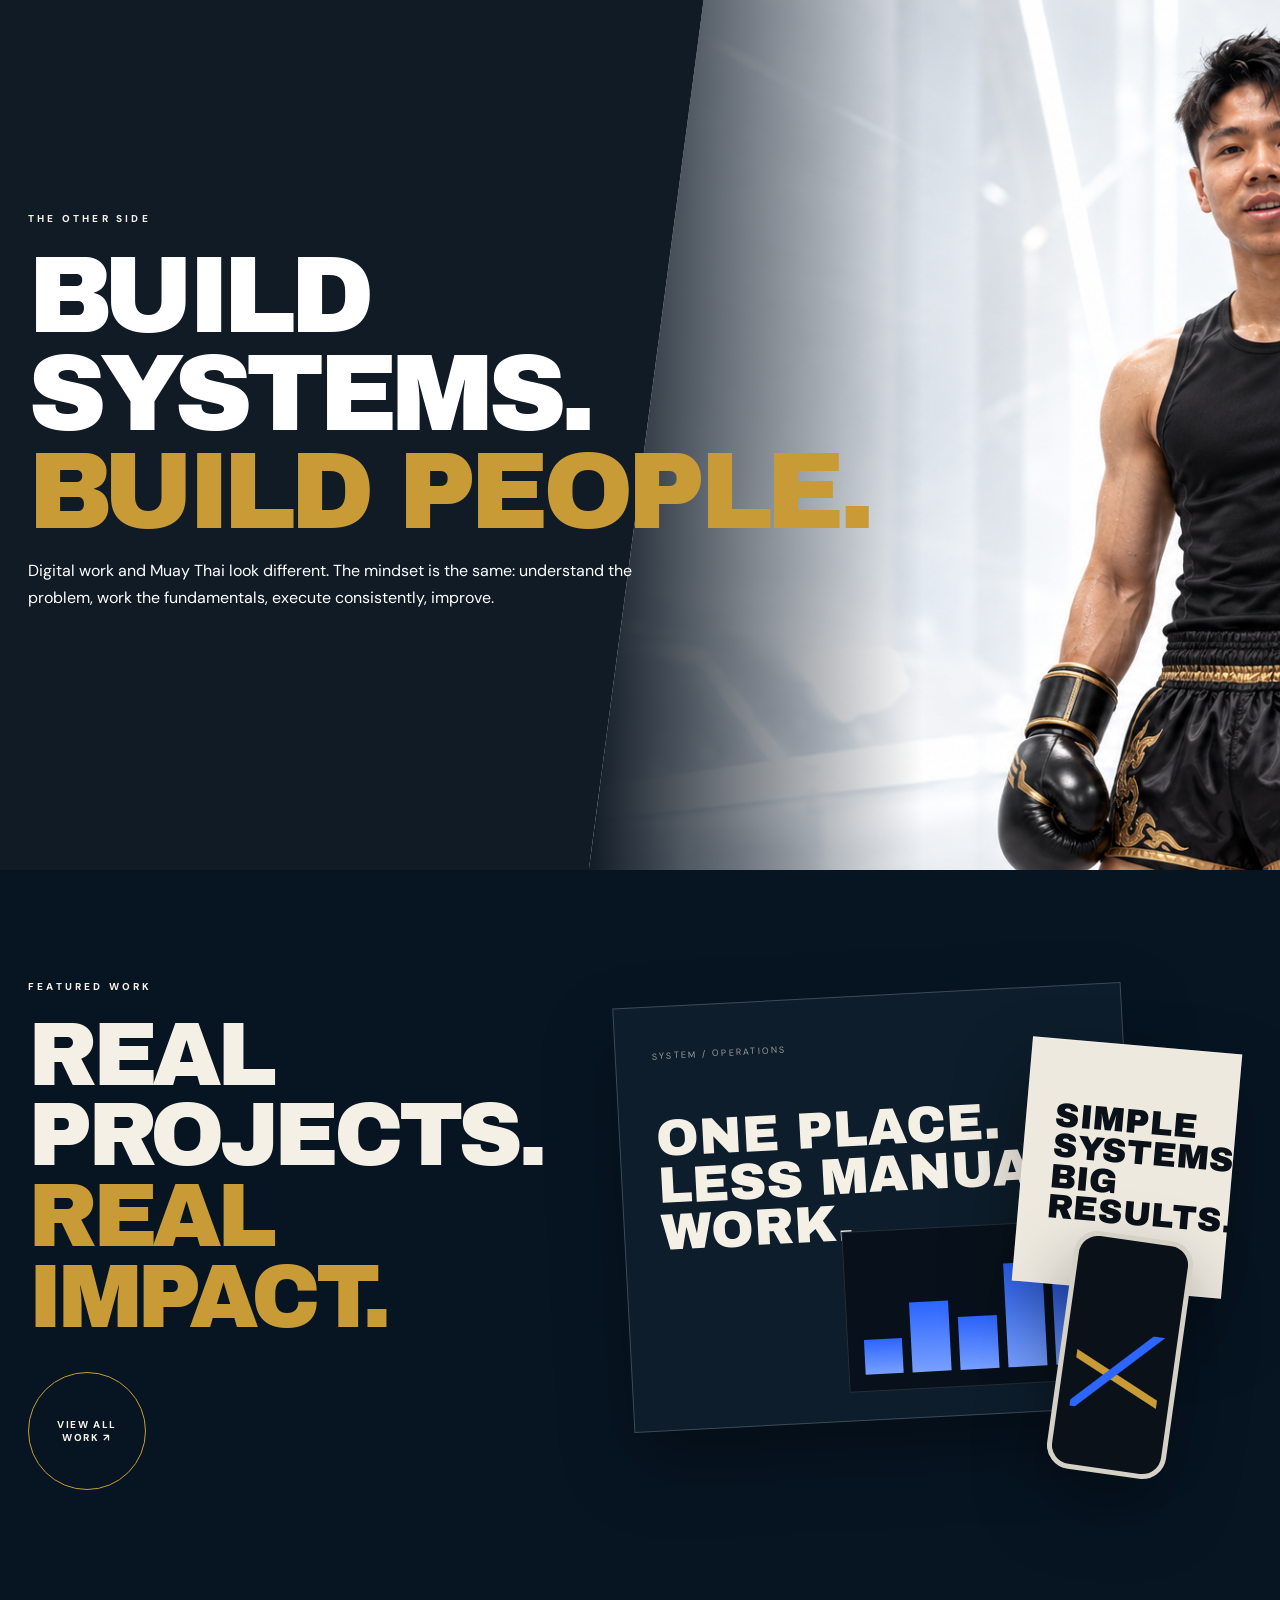
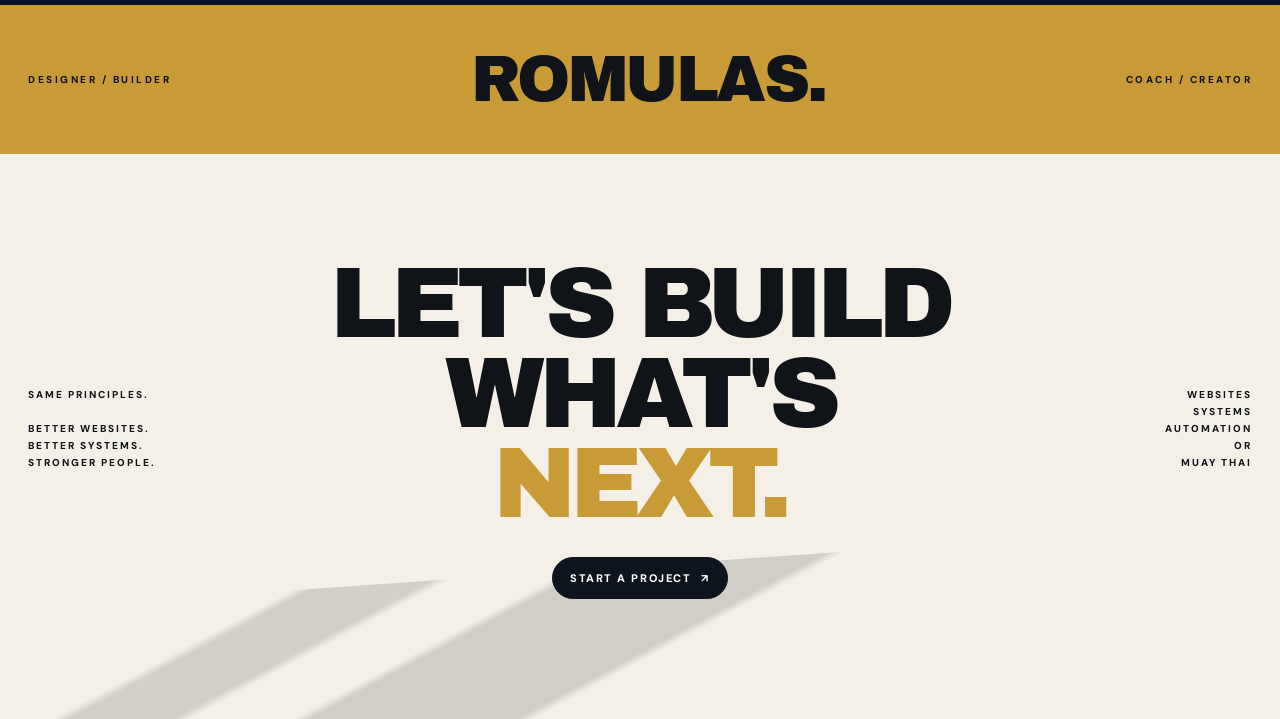
==== commit 81d52342: "Add files via upload" ====
--- a/index.html
+++ b/index.html
@@ -18,7 +18,7 @@
       <a class="active" href="#top">HOME</a>
       <a href="./digital-solutions/">DIGITAL SOLUTIONS</a>
       <a href="./muay-thai/">MUAY THAI</a>
-      <a href="#work">PORTFOLIO</a>
+      <a href="./work/">PORTFOLIO</a>
       <a href="./about/">ABOUT</a>
     </nav>
     <a class="header-cta" href="https://wa.me/6581705022?text=Hi%20Romulas%2C%20I%20came%20from%20your%20Portfolio%20Home%20page.%20I%20would%20like%20to%20discuss%20a%20project.%20I%20need%20help%20with%3A%20" target="_blank" rel="noopener">LET&#39;S BUILD <span>↗</span></a>
@@ -48,7 +48,7 @@
         <h1>BUILD<br />BETTER<br /><span>SYSTEMS.</span></h1>
         <p class="hero-copy">Websites, custom systems and automation — built with the same discipline I bring to Muay Thai.</p>
         <div class="hero-actions">
-          <a href="#work" class="button button-dark">VIEW WORK <span>↗</span></a>
+          <a href="./work/" class="button button-dark">VIEW WORK <span>↗</span></a>
           <a href="https://wa.me/6581705022?text=Hi%20Romulas%2C%20I%20came%20from%20your%20portfolio%20Home%20page.%20I%20would%20like%20to%20discuss%20a%20project.%20I%20need%20help%20with%3A%20" target="_blank" rel="noopener" class="button button-ghost">LET'S BUILD <span>↗</span></a>
         </div>
       </div>
@@ -102,7 +102,7 @@
         <div class="work-copy reveal-on-scroll">
           <div class="eyebrow light-text">FEATURED WORK</div>
           <h2>REAL<br />PROJECTS.<br /><span>REAL IMPACT.</span></h2>
-          <a class="circle-link" href="#work">VIEW ALL<br />WORK ↗</a>
+          <a class="circle-link" href="./work/">VIEW ALL<br />WORK ↗</a>
         </div>
         <div class="project-collage reveal-on-scroll" aria-label="Portfolio preview">
           <div class="project project-main"><small>SYSTEM / OPERATIONS</small><strong>ONE PLACE.<br />LESS MANUAL WORK.</strong><div class="fake-dashboard"><span></span><span></span><span></span><span></span><span></span></div></div>
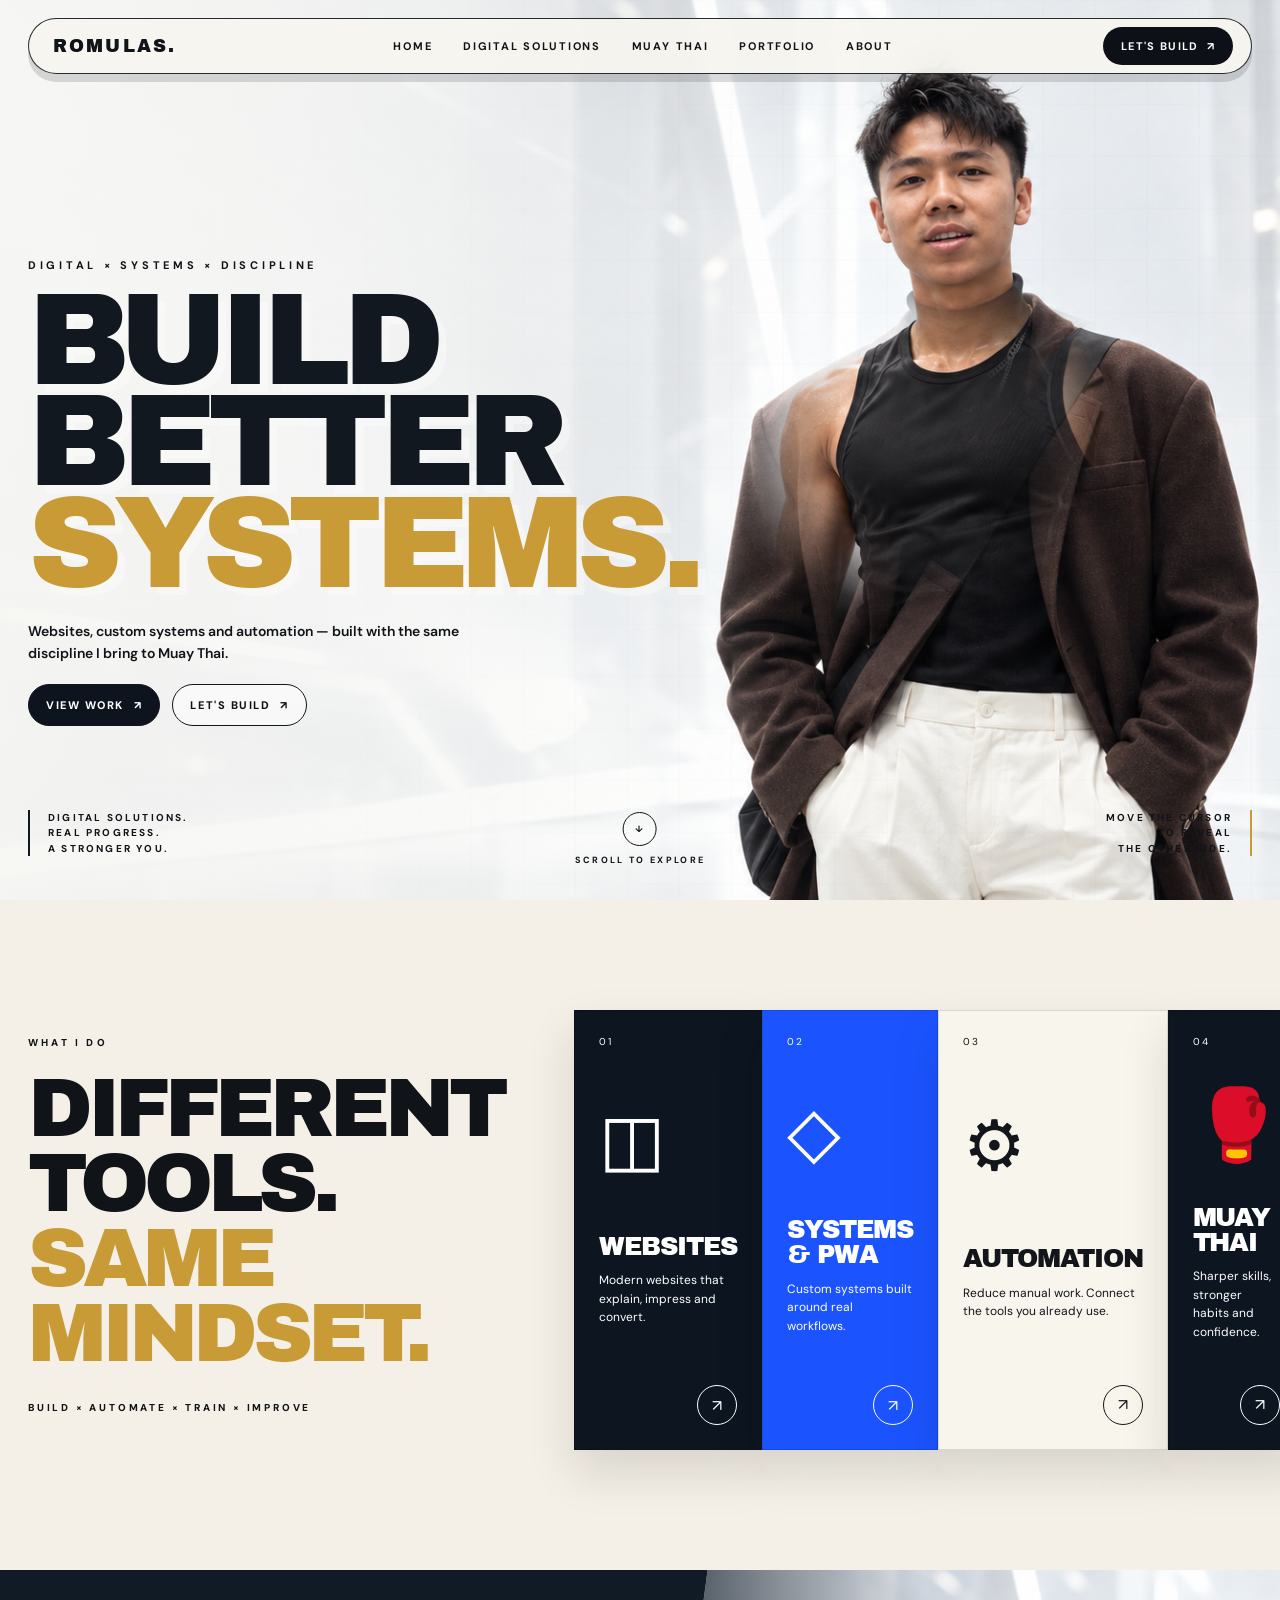
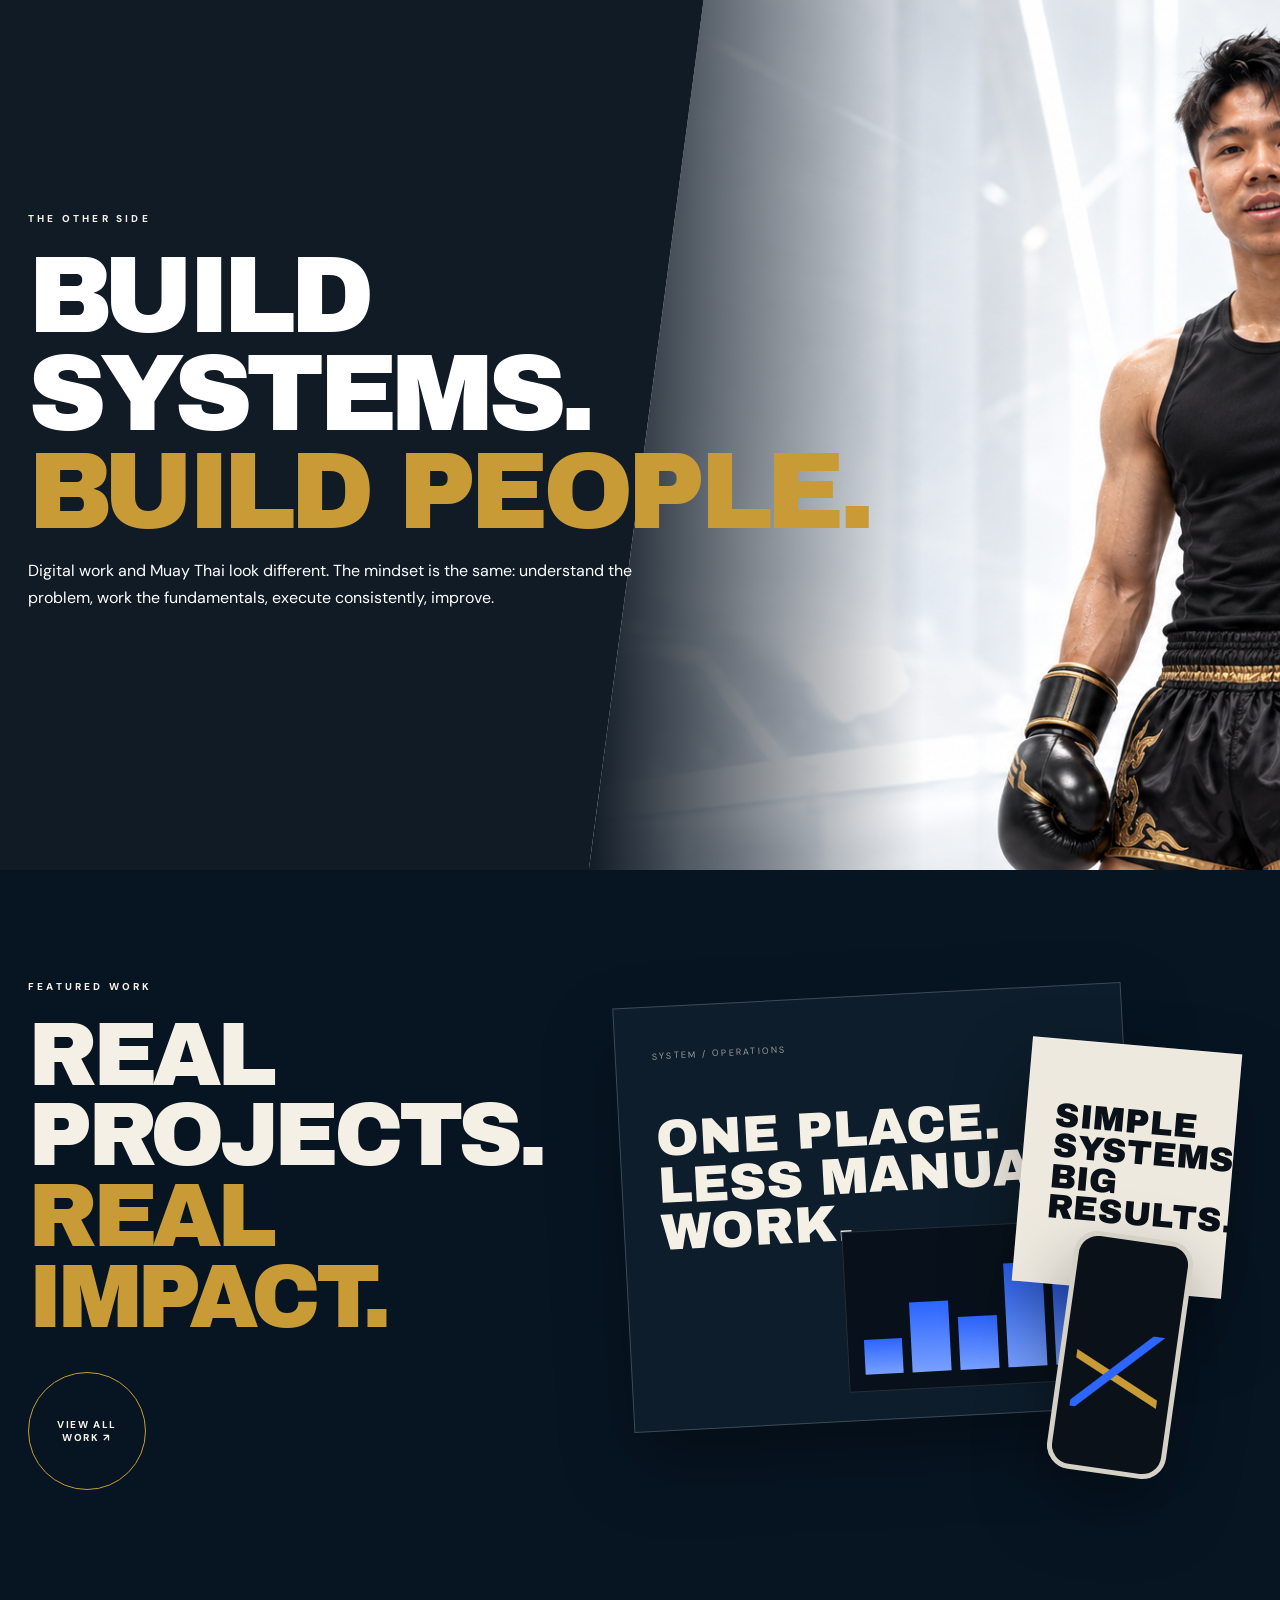
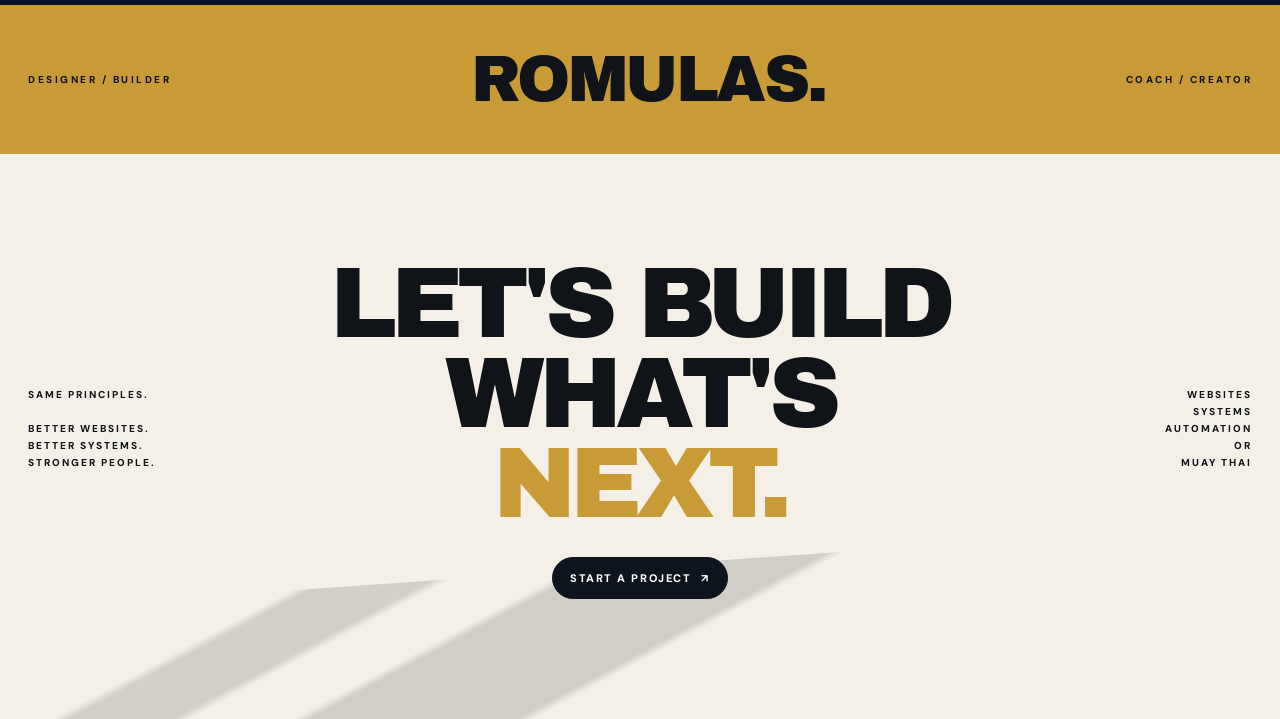
==== commit 42bff817: "Add files via upload" ====
--- a/index.html
+++ b/index.html
@@ -22,7 +22,23 @@
       <a href="./about/">ABOUT</a>
     </nav>
     <a class="header-cta" href="https://wa.me/6581705022?text=Hi%20Romulas%2C%20I%20came%20from%20your%20Portfolio%20Home%20page.%20I%20would%20like%20to%20discuss%20a%20project.%20I%20need%20help%20with%3A%20" target="_blank" rel="noopener">LET&#39;S BUILD <span>↗</span></a>
+
+    <button class="home-menu-toggle" type="button" aria-label="Open menu" aria-expanded="false" aria-controls="home-mobile-menu">
+      <span></span><span></span><span></span>
+    </button>
   </header>
+
+  <div class="home-mobile-backdrop" hidden></div>
+  <div class="home-mobile-menu" id="home-mobile-menu" hidden aria-hidden="true">
+    <nav aria-label="Mobile navigation">
+      <a class="active" href="#top">Home</a>
+      <a href="./digital-solutions/">Digital Solutions</a>
+      <a href="./muay-thai/">Muay Thai</a>
+      <a href="./work/">Portfolio</a>
+      <a href="./about/">About</a>
+      <a class="home-mobile-cta" href="https://wa.me/6581705022?text=Hi%20Romulas%2C%20I%20came%20from%20your%20Portfolio%20Home%20page.%20I%20would%20like%20to%20discuss%20a%20project.%20I%20need%20help%20with%3A%20" target="_blank" rel="noopener">Let's Build ↗</a>
+    </nav>
+  </div>
 
   <main>
     <section class="hero" id="top">
--- a/styles.css
+++ b/styles.css
@@ -1 +1,117 @@
 :root{font-family:'DM Sans',sans-serif;color:#111315;background:#f2f0e9;font-synthesis:none;--ink:#0c1927;--paper:#f4f1e8;--gold:#c89b36;--electric:#1b54ff}*{box-sizing:border-box}html{scroll-behavior:smooth}body{margin:0;min-width:320px;background:var(--paper);color:#101317;overflow-x:hidden}a{color:inherit;text-decoration:none}.shell{width:min(1440px,calc(100% - 56px));margin-inline:auto}.site-header{position:fixed;z-index:50;top:18px;left:50%;transform:translateX(-50%);height:56px;display:grid;grid-template-columns:1fr auto 1fr;align-items:center;gap:24px;padding:0 18px 0 24px;border:1.5px solid rgba(13,20,28,.9);border-radius:999px;background:rgba(248,246,239,.9);backdrop-filter:blur(14px);box-shadow:0 8px 0 rgba(8,16,24,.14)}.brand{font-family:'Archivo Black',sans-serif;letter-spacing:.12em;font-size:18px}.desktop-nav{display:flex;align-items:center;gap:clamp(18px,2.4vw,38px);font-size:11px;font-weight:700;letter-spacing:.16em}.desktop-nav a{transition:opacity .2s,transform .2s}.desktop-nav a:hover{opacity:.5;transform:translateY(-1px)}.header-cta{justify-self:end;display:flex;align-items:center;gap:8px;background:#0d1117;color:#fff;padding:12px 18px;border-radius:999px;font-size:11px;font-weight:700;letter-spacing:.12em}.hero{position:relative;min-height:100svh;overflow:hidden;background:#eef1f4}.hero-media{position:absolute;inset:0;z-index:0}.hero-image{position:absolute;inset:0;background-size:cover;background-position:center;background-repeat:no-repeat}.base-image{background-image:url('./images/romulas-professional.png')}.reveal-image{background-image:url('./images/romulas-muaythai.png');mask-size:100% 100%;-webkit-mask-size:100% 100%}.hero-grid{position:absolute;inset:0;opacity:.09;pointer-events:none}.hero-mobile-media{display:none}.hero:after{content:'';position:absolute;inset:0;background:linear-gradient(90deg,rgba(246,246,243,.92) 0%,rgba(246,246,243,.58) 35%,rgba(246,246,243,.03) 60%,rgba(246,246,243,0) 100%);z-index:1;pointer-events:none}.hero-ui{position:relative;z-index:5;min-height:100svh;display:flex;flex-direction:column;justify-content:center;align-items:flex-start;padding-top:84px;pointer-events:none}.hero-ui a{pointer-events:auto}.hero-kicker{font-size:11px;font-weight:700;letter-spacing:.34em;margin-bottom:18px}.hero h1{margin:0;font-family:'Archivo Black',sans-serif;font-size:clamp(72px,10.2vw,168px);line-height:.78;letter-spacing:-.06em;color:#111820;text-shadow:8px 8px 0 rgba(255,255,255,.35)}.hero h1 span{color:var(--gold)}.hero-copy{width:min(490px,70vw);margin:26px 0 20px;font-size:clamp(14px,1vw,17px);line-height:1.55;font-weight:600}.hero-actions{display:flex;flex-wrap:wrap;gap:12px}.button{display:inline-flex;align-items:center;gap:10px;padding:13px 17px;border:1.4px solid #12171e;border-radius:999px;font-weight:800;font-size:11px;letter-spacing:.14em;transition:transform .2s,background .2s,color .2s}.button:hover{transform:translateY(-2px)}.button-dark{background:#0d141d;color:#fff}.button-ghost{background:rgba(255,255,255,.55)}.hero-note{position:absolute;z-index:6;bottom:44px;font-size:10px;font-weight:700;line-height:1.55;letter-spacing:.22em}.hero-note-left{left:max(28px,calc((100vw - min(1440px,calc(100% - 56px)))/2));border-left:2px solid #111820;padding-left:18px}.hero-note-right{right:max(28px,calc((100vw - min(1440px,calc(100% - 56px)))/2));text-align:right;border-right:2px solid var(--gold);padding-right:18px}.scroll-cue{position:absolute;z-index:8;left:50%;bottom:34px;transform:translateX(-50%);display:flex;flex-direction:column;gap:8px;align-items:center;font-size:9px;font-weight:700;letter-spacing:.26em}.scroll-circle{border:1px solid #111;border-radius:50%;width:34px;height:34px;display:grid;place-items:center;animation:bob 1.7s ease-in-out infinite}@keyframes bob{50%{transform:translateY(5px)}}.tools-section{padding:110px 0 120px;background:#f4f0e7}.tools-layout{display:grid;grid-template-columns:.85fr 1.65fr;gap:70px;align-items:center}.eyebrow{font-size:10px;letter-spacing:.32em;font-weight:800;margin-bottom:22px}.tools-copy h2,.work-copy h2,.cta-main h2,.split-copy h2{margin:0;font-family:'Archivo Black',sans-serif;letter-spacing:-.06em;line-height:.9}.tools-copy h2{font-size:clamp(52px,6.5vw,104px)}.tools-copy h2 span,.work-copy h2 span,.cta-main h2 span,.split-copy h2 span{color:var(--gold)}.tools-copy>p{margin-top:30px;font-size:10px;letter-spacing:.28em;font-weight:800}.tool-deck{display:grid;grid-template-columns:repeat(4,1fr);align-items:stretch;perspective:1000px}.tool-card{min-height:440px;padding:24px;border:1px solid rgba(0,0,0,.12);display:flex;flex-direction:column;justify-content:space-between;position:relative;transform:translateY(calc(var(--i)*9px)) rotate(calc((var(--i) - 1.5)*1.1deg));box-shadow:0 22px 45px rgba(20,20,20,.13);transition:transform .45s cubic-bezier(.2,.9,.2,1),z-index .2s}.tool-card:hover{transform:translateY(-18px) rotate(0);z-index:10}.tool-card.dark{background:#0c1520;color:#fff}.tool-card.blue{background:var(--electric);color:#fff}.tool-card.light{background:#f8f5ed;color:#12151a}.tool-card h3{font-family:'Archivo Black',sans-serif;font-size:clamp(22px,2vw,34px);line-height:.98;margin:0 0 12px;letter-spacing:-.04em}.tool-card p{margin:0;font-size:12px;line-height:1.55;max-width:210px}.tool-no{font-size:10px;letter-spacing:.2em}.tool-symbol{font-size:70px;line-height:1}.round-arrow{width:40px;height:40px;border:1px solid currentColor;border-radius:50%;display:grid;place-items:center;align-self:flex-end}.split-feature{min-height:100svh;background:#111b26;color:#fff;position:relative;display:grid;align-items:center;overflow:hidden}.split-copy{position:relative;z-index:3;padding:110px 0}.split-copy h2{font-size:clamp(58px,8.5vw,135px);max-width:850px}.split-copy p{max-width:620px;font-size:16px;line-height:1.7}.muay-window{position:absolute;right:-4%;top:0;width:58%;height:100%;clip-path:polygon(16% 0,100% 0,100% 100%,0 100%);opacity:.68}.muay-window:after{content:'';position:absolute;inset:0;background:linear-gradient(90deg,#111b26 0,transparent 45%)}.muay-window img{width:100%;height:100%;object-fit:cover;object-position:center}.work-section{background:#071523;color:#f5f0e6;padding:105px 0 110px;overflow:hidden}.work-grid{display:grid;grid-template-columns:.7fr 1.4fr;gap:65px;align-items:center}.light-text{color:#f5f0e6}.work-copy h2{font-size:clamp(54px,7vw,114px)}.circle-link{margin-top:35px;width:118px;height:118px;border:1.5px solid var(--gold);border-radius:50%;display:flex;align-items:center;justify-content:center;text-align:center;font-size:10px;font-weight:800;letter-spacing:.16em}.project-collage{min-height:520px;position:relative}.project{position:absolute;border:1px solid rgba(255,255,255,.2);box-shadow:0 32px 70px rgba(0,0,0,.35)}.project-main{inset:20px 120px 75px 15px;background:#0d1d2b;padding:36px;transform:rotate(-3deg)}.project-main small{letter-spacing:.25em;font-size:9px;opacity:.6}.project-main strong{display:block;margin-top:52px;font-family:'Archivo Black',sans-serif;font-size:clamp(28px,4vw,58px);line-height:.92}.fake-dashboard{position:absolute;right:28px;bottom:28px;width:52%;height:38%;display:grid;grid-template-columns:repeat(5,1fr);align-items:end;gap:9px;padding:16px;background:#08111b;border:1px solid rgba(255,255,255,.12)}.fake-dashboard span{background:linear-gradient(#2d65ff,#77a0ff)}.fake-dashboard span:nth-child(1){height:28%}.fake-dashboard span:nth-child(2){height:55%}.fake-dashboard span:nth-child(3){height:42%}.fake-dashboard span:nth-child(4){height:82%}.fake-dashboard span:nth-child(5){height:68%}.project-note{right:20px;top:70px;width:210px;min-height:245px;background:#eee9df;color:#0b1118;padding:28px;font-family:'Archivo Black',sans-serif;font-size:34px;line-height:.9;transform:rotate(5deg);display:flex;align-items:center}.project-phone{right:72px;bottom:20px;width:120px;height:240px;border-radius:24px;background:#0b1119;border:5px solid #d5d1c6;transform:rotate(8deg);padding:12px}.mini-chart{height:80px;margin-top:80px;background:linear-gradient(135deg,transparent 44%,#2d65ff 45% 51%,transparent 52%),linear-gradient(25deg,transparent 40%,#c89b36 41% 47%,transparent 48%)}.about-strip{padding:40px 0;background:#c89b36;color:#101317}.about-strip-inner{display:flex;justify-content:space-between;align-items:center;gap:20px;font-size:10px;font-weight:800;letter-spacing:.25em}.about-strip strong{font-family:'Archivo Black',sans-serif;font-size:clamp(34px,5vw,72px);letter-spacing:-.04em}.cta-section{padding:105px 0 120px;background:#f4f0e7;position:relative;overflow:hidden}.cta-section:before{content:'';position:absolute;inset:auto -5% -20% -5%;height:47%;background:linear-gradient(155deg,transparent 0 18%,#1b2327 19% 25%,transparent 26% 32%,#101a20 33% 45%,transparent 46%);opacity:.16;transform:skewY(-4deg)}.cta-layout{position:relative;display:grid;grid-template-columns:.6fr 1.6fr .6fr;gap:40px;align-items:center}.cta-main{text-align:center}.cta-main h2{font-size:clamp(58px,7.8vw,126px)}.cta-main .button{margin-top:28px}.cta-side{font-size:10px;line-height:1.7;font-weight:800;letter-spacing:.2em}.cta-side.right{text-align:right}.reveal-on-scroll{opacity:0;transform:translateY(44px);transition:opacity .8s ease,transform .8s cubic-bezier(.2,.8,.2,1)}.reveal-on-scroll.visible{opacity:1;transform:translateY(0)}@media(max-width:900px){.shell{width:min(100% - 28px,1440px)}.site-header{grid-template-columns:1fr auto;width:calc(100% - 24px);top:10px;height:50px;padding-left:16px;box-shadow:none}.desktop-nav{display:none}.header-cta{padding:10px 13px}.brand{font-size:15px}.desktop-hero{display:none}.hero-mobile-media{display:block;position:absolute;inset:0;z-index:0}.hero-mobile-media img{width:100%;height:100%;object-fit:cover;object-position:64% center}.hero:after{background:linear-gradient(180deg,rgba(246,246,243,.2),rgba(246,246,243,.88) 66%,#f4f1e8 98%)}.hero-ui{justify-content:flex-end;padding:110px 0 150px}.hero h1{font-size:clamp(58px,18vw,98px)}.hero-copy{width:min(100%,520px)}.hero-note-right{display:none}.hero-note-left{bottom:30px;left:18px}.scroll-cue{right:18px;left:auto;transform:none;align-items:flex-end;bottom:30px}.scroll-cue>span:last-child{display:none}.tools-layout,.work-grid,.cta-layout{grid-template-columns:1fr}.tool-deck{grid-template-columns:1fr 1fr;margin-top:20px}.tool-card{min-height:330px;transform:none!important}.split-feature{min-height:820px;align-items:end}.split-copy{padding-bottom:70px}.muay-window{width:100%;height:60%;right:0;top:0;clip-path:none;opacity:.55}.muay-window:after{background:linear-gradient(180deg,transparent 0,#111b26 92%)}.project-collage{min-height:430px}.project-main{inset:35px 55px 40px 0}.project-note{width:160px;min-height:180px;font-size:24px;right:0}.project-phone{right:20px;bottom:0}.cta-side{display:none}.about-strip-inner span{display:none}}@media(max-width:560px){.hero-kicker{font-size:8px;letter-spacing:.24em}.hero h1{font-size:clamp(52px,18.6vw,82px)}.tool-deck{grid-template-columns:1fr}.tool-card{min-height:280px}.tool-symbol{font-size:54px}.project-main{inset:20px 20px 75px 0}.project-note{top:auto;bottom:0;right:0;width:145px;min-height:145px;z-index:4}.project-phone{display:none}}
+
+
+/* ============================================================
+   V23 — HOME MOBILE MENU FIX
+   ============================================================ */
+.home-menu-toggle,
+.home-mobile-backdrop,
+.home-mobile-menu{display:none}
+
+.home-mobile-backdrop[hidden],
+.home-mobile-menu[hidden]{display:none!important}
+
+@media(max-width:900px){
+  body.home-menu-open{overflow:hidden}
+
+  /* Replace the desktop CTA with a hamburger on phone/tablet. */
+  .site-header{
+    grid-template-columns:1fr auto;
+    gap:12px;
+  }
+  .site-header .header-cta{display:none!important}
+
+  .home-menu-toggle{
+    display:flex;
+    justify-self:end;
+    width:40px;
+    height:40px;
+    padding:0;
+    border:1.4px solid rgba(13,20,28,.85);
+    border-radius:50%;
+    background:#0d1117;
+    flex-direction:column;
+    align-items:center;
+    justify-content:center;
+    gap:4px;
+    cursor:pointer;
+    position:relative;
+    z-index:82;
+  }
+  .home-menu-toggle span{
+    display:block;
+    width:16px;
+    height:1.5px;
+    background:#fff;
+    transition:transform .25s ease,opacity .2s ease;
+  }
+  .home-menu-toggle[aria-expanded="true"] span{
+    position:absolute;
+  }
+  .home-menu-toggle[aria-expanded="true"] span:nth-child(1){transform:rotate(45deg)}
+  .home-menu-toggle[aria-expanded="true"] span:nth-child(2){opacity:0}
+  .home-menu-toggle[aria-expanded="true"] span:nth-child(3){transform:rotate(-45deg)}
+
+  .home-mobile-backdrop{
+    display:block;
+    position:fixed;
+    inset:0;
+    z-index:70;
+    background:rgba(7,12,18,.48);
+    backdrop-filter:blur(5px);
+    -webkit-backdrop-filter:blur(5px);
+  }
+
+  .home-mobile-menu{
+    display:block;
+    position:fixed;
+    z-index:80;
+    top:72px;
+    left:12px;
+    right:12px;
+    max-width:520px;
+    margin-inline:auto;
+    padding:18px;
+    border:1.4px solid rgba(13,20,28,.82);
+    border-radius:24px;
+    background:rgba(248,246,239,.97);
+    color:#101317;
+    box-shadow:0 24px 60px rgba(8,16,24,.28);
+    backdrop-filter:blur(18px);
+    -webkit-backdrop-filter:blur(18px);
+  }
+  .home-mobile-menu nav{
+    display:flex;
+    flex-direction:column;
+  }
+  .home-mobile-menu a{
+    min-height:48px;
+    display:flex;
+    align-items:center;
+    justify-content:space-between;
+    padding:0 8px;
+    border-bottom:1px solid rgba(13,20,28,.1);
+    font-size:13px;
+    font-weight:800;
+    letter-spacing:.08em;
+    text-transform:uppercase;
+  }
+  .home-mobile-menu a::after{
+    content:"↗";
+    opacity:.38;
+  }
+  .home-mobile-menu a.active{color:var(--gold)}
+  .home-mobile-menu .home-mobile-cta{
+    margin-top:12px;
+    padding:0 18px;
+    border:0;
+    border-radius:999px;
+    background:#0d141d;
+    color:#fff;
+  }
+  .home-mobile-menu .home-mobile-cta::after{opacity:1}
+}
+
+@media(max-width:560px){
+  .home-mobile-menu{top:70px}
+}
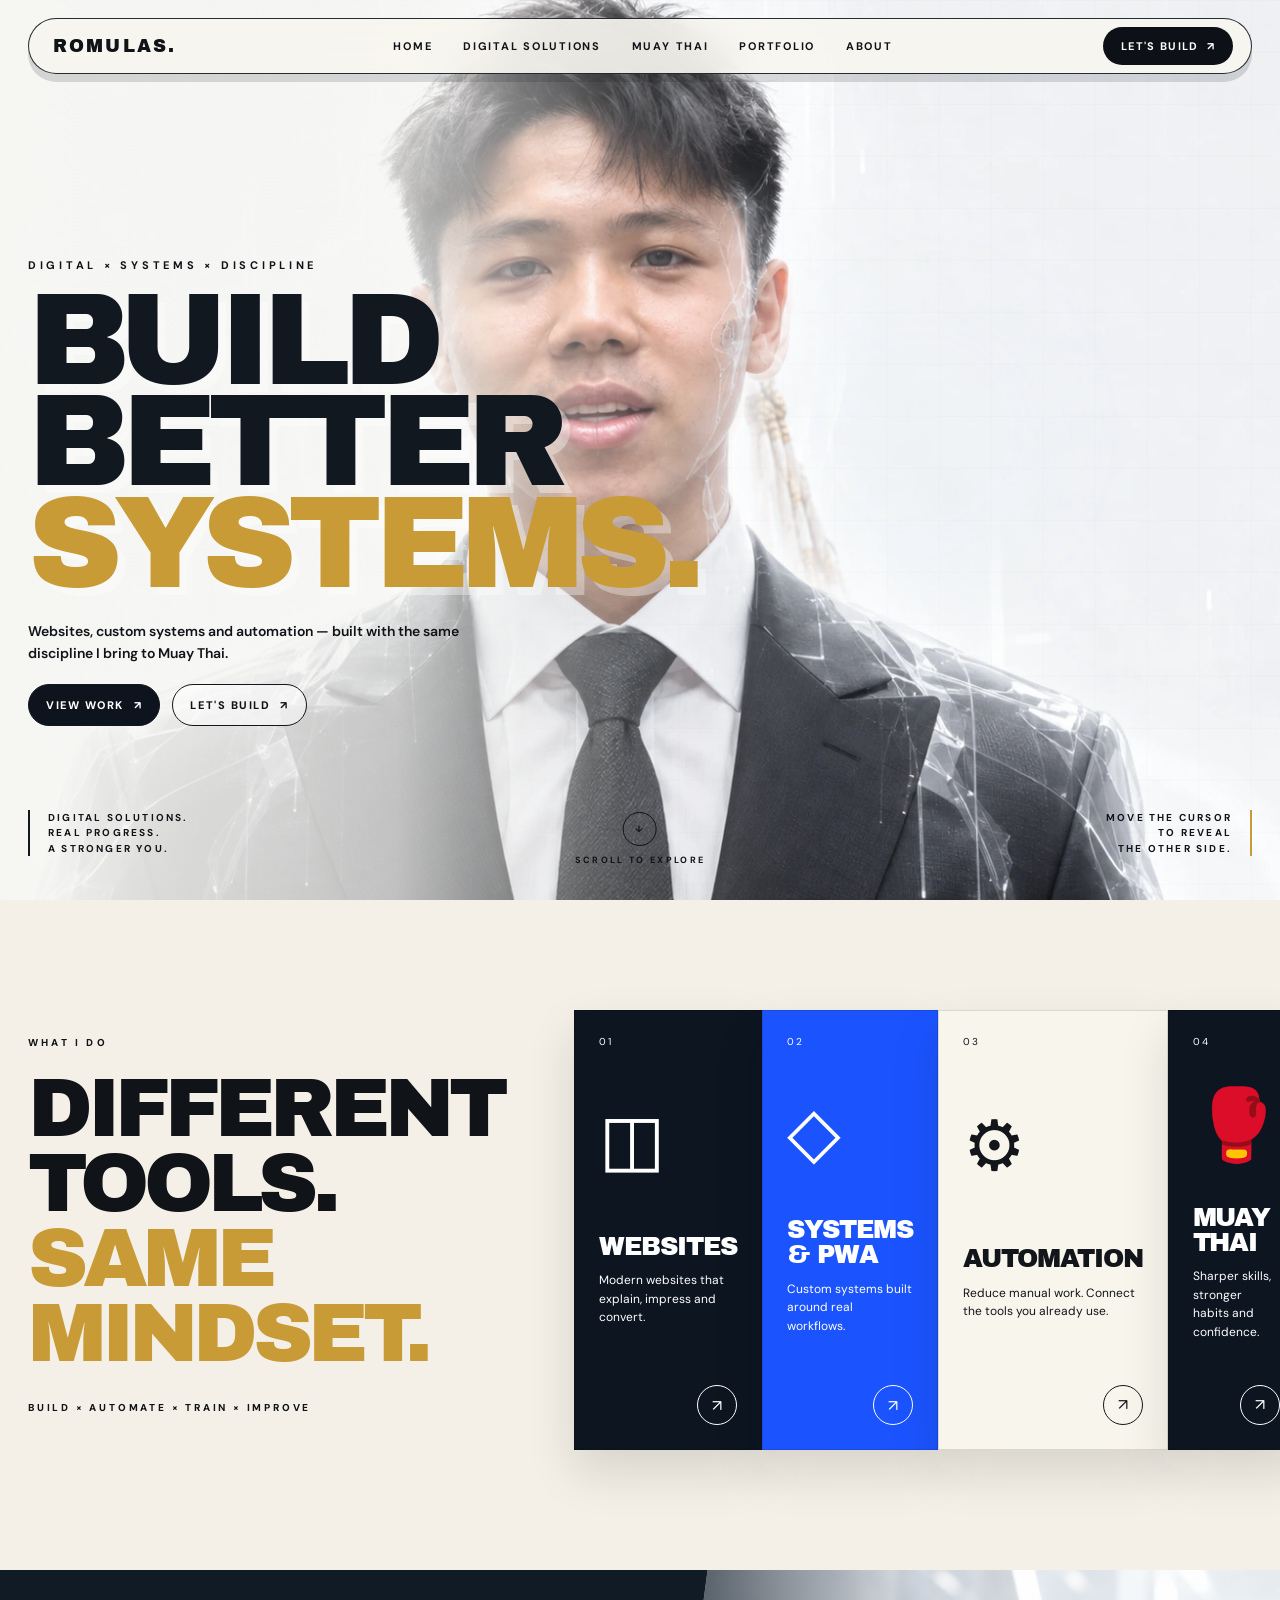
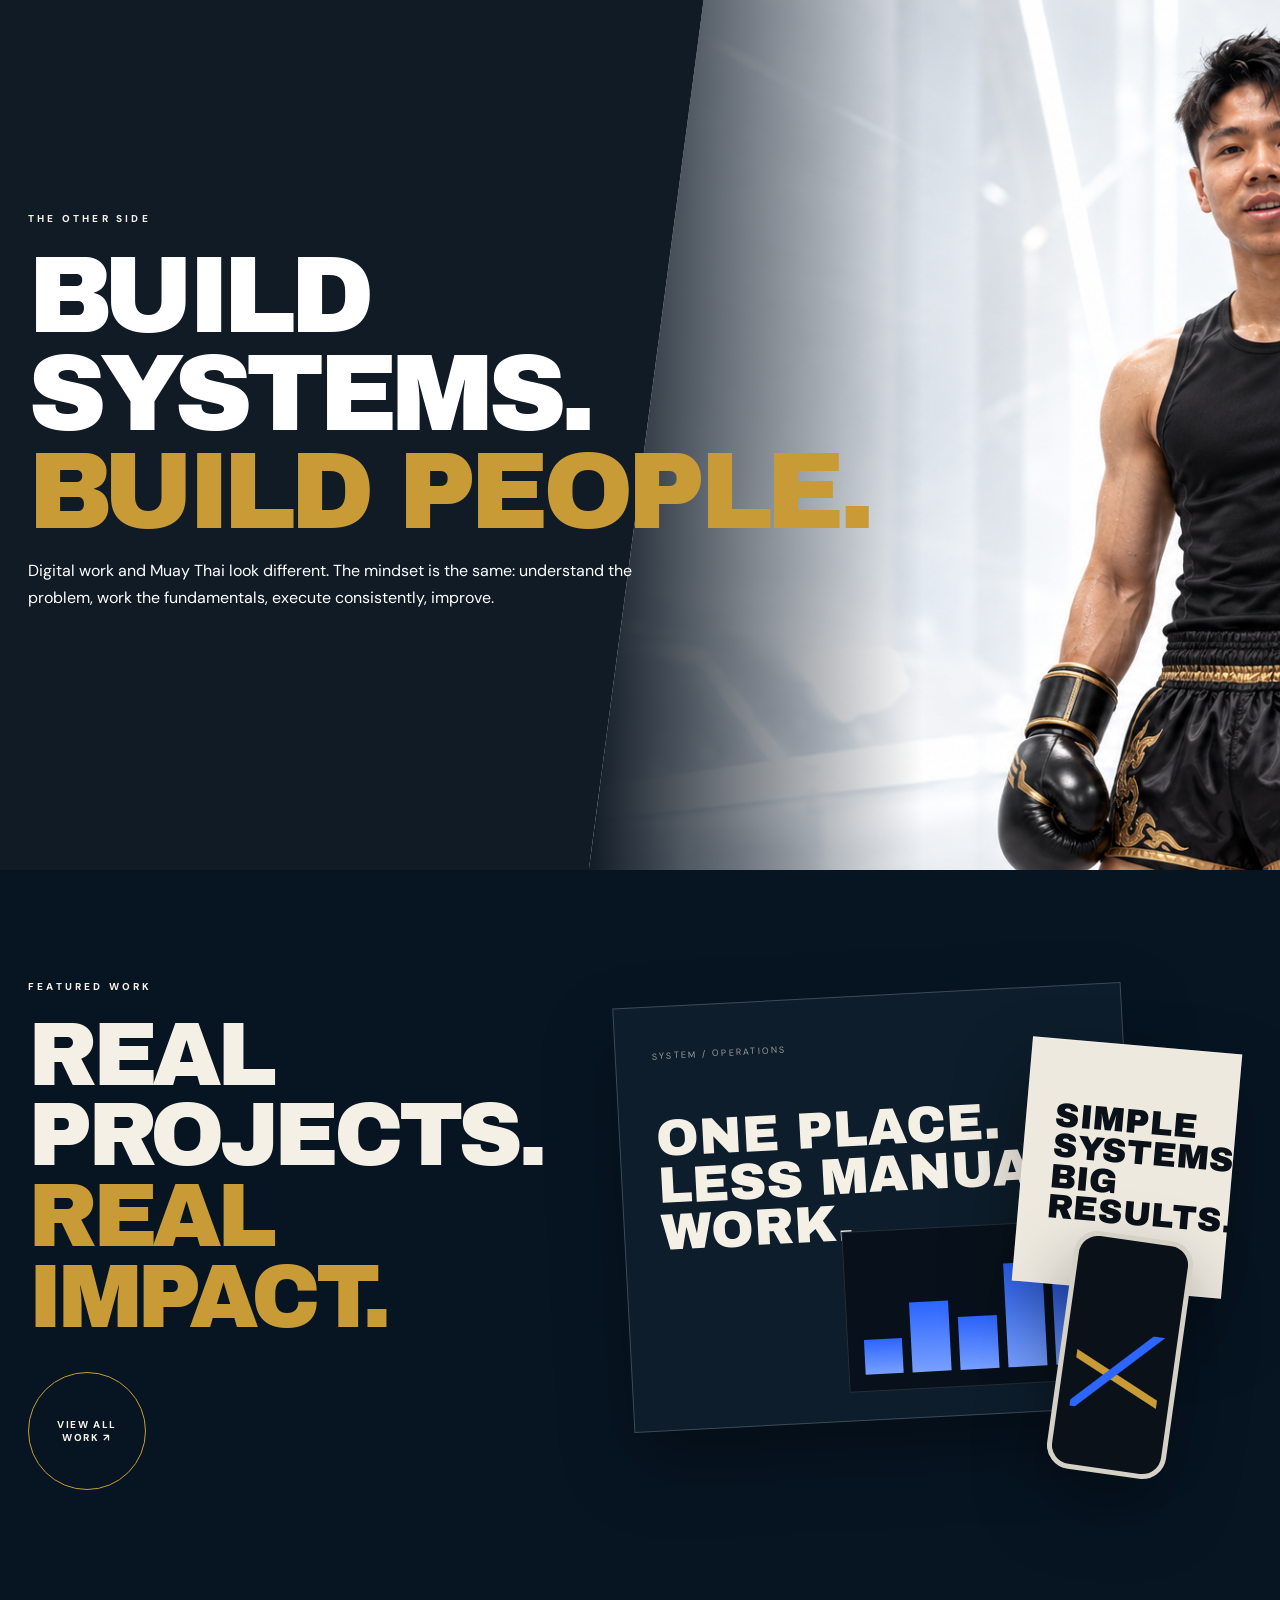
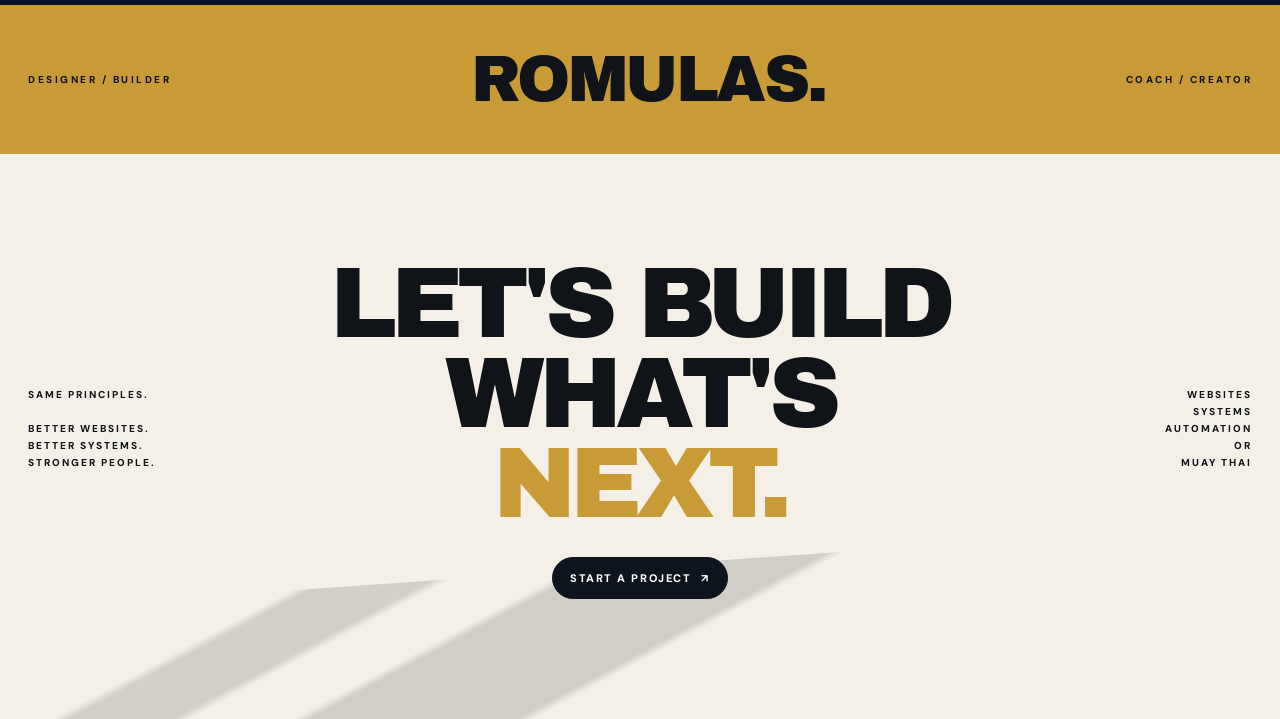
==== commit 2277b44f: "Add files via upload" ====
--- a/index.html
+++ b/index.html
@@ -56,7 +56,7 @@
       </div>
 
       <div class="hero-mobile-media" aria-hidden="true">
-        <img src="./images/romulas-professional.png" alt="" />
+        <img src="./images/romulas-professional-closeup.webp" alt="" />
       </div>
 
       <div class="hero-ui shell">
--- a/styles.css
+++ b/styles.css
@@ -1,4 +1,4 @@
-:root{font-family:'DM Sans',sans-serif;color:#111315;background:#f2f0e9;font-synthesis:none;--ink:#0c1927;--paper:#f4f1e8;--gold:#c89b36;--electric:#1b54ff}*{box-sizing:border-box}html{scroll-behavior:smooth}body{margin:0;min-width:320px;background:var(--paper);color:#101317;overflow-x:hidden}a{color:inherit;text-decoration:none}.shell{width:min(1440px,calc(100% - 56px));margin-inline:auto}.site-header{position:fixed;z-index:50;top:18px;left:50%;transform:translateX(-50%);height:56px;display:grid;grid-template-columns:1fr auto 1fr;align-items:center;gap:24px;padding:0 18px 0 24px;border:1.5px solid rgba(13,20,28,.9);border-radius:999px;background:rgba(248,246,239,.9);backdrop-filter:blur(14px);box-shadow:0 8px 0 rgba(8,16,24,.14)}.brand{font-family:'Archivo Black',sans-serif;letter-spacing:.12em;font-size:18px}.desktop-nav{display:flex;align-items:center;gap:clamp(18px,2.4vw,38px);font-size:11px;font-weight:700;letter-spacing:.16em}.desktop-nav a{transition:opacity .2s,transform .2s}.desktop-nav a:hover{opacity:.5;transform:translateY(-1px)}.header-cta{justify-self:end;display:flex;align-items:center;gap:8px;background:#0d1117;color:#fff;padding:12px 18px;border-radius:999px;font-size:11px;font-weight:700;letter-spacing:.12em}.hero{position:relative;min-height:100svh;overflow:hidden;background:#eef1f4}.hero-media{position:absolute;inset:0;z-index:0}.hero-image{position:absolute;inset:0;background-size:cover;background-position:center;background-repeat:no-repeat}.base-image{background-image:url('./images/romulas-professional.png')}.reveal-image{background-image:url('./images/romulas-muaythai.png');mask-size:100% 100%;-webkit-mask-size:100% 100%}.hero-grid{position:absolute;inset:0;opacity:.09;pointer-events:none}.hero-mobile-media{display:none}.hero:after{content:'';position:absolute;inset:0;background:linear-gradient(90deg,rgba(246,246,243,.92) 0%,rgba(246,246,243,.58) 35%,rgba(246,246,243,.03) 60%,rgba(246,246,243,0) 100%);z-index:1;pointer-events:none}.hero-ui{position:relative;z-index:5;min-height:100svh;display:flex;flex-direction:column;justify-content:center;align-items:flex-start;padding-top:84px;pointer-events:none}.hero-ui a{pointer-events:auto}.hero-kicker{font-size:11px;font-weight:700;letter-spacing:.34em;margin-bottom:18px}.hero h1{margin:0;font-family:'Archivo Black',sans-serif;font-size:clamp(72px,10.2vw,168px);line-height:.78;letter-spacing:-.06em;color:#111820;text-shadow:8px 8px 0 rgba(255,255,255,.35)}.hero h1 span{color:var(--gold)}.hero-copy{width:min(490px,70vw);margin:26px 0 20px;font-size:clamp(14px,1vw,17px);line-height:1.55;font-weight:600}.hero-actions{display:flex;flex-wrap:wrap;gap:12px}.button{display:inline-flex;align-items:center;gap:10px;padding:13px 17px;border:1.4px solid #12171e;border-radius:999px;font-weight:800;font-size:11px;letter-spacing:.14em;transition:transform .2s,background .2s,color .2s}.button:hover{transform:translateY(-2px)}.button-dark{background:#0d141d;color:#fff}.button-ghost{background:rgba(255,255,255,.55)}.hero-note{position:absolute;z-index:6;bottom:44px;font-size:10px;font-weight:700;line-height:1.55;letter-spacing:.22em}.hero-note-left{left:max(28px,calc((100vw - min(1440px,calc(100% - 56px)))/2));border-left:2px solid #111820;padding-left:18px}.hero-note-right{right:max(28px,calc((100vw - min(1440px,calc(100% - 56px)))/2));text-align:right;border-right:2px solid var(--gold);padding-right:18px}.scroll-cue{position:absolute;z-index:8;left:50%;bottom:34px;transform:translateX(-50%);display:flex;flex-direction:column;gap:8px;align-items:center;font-size:9px;font-weight:700;letter-spacing:.26em}.scroll-circle{border:1px solid #111;border-radius:50%;width:34px;height:34px;display:grid;place-items:center;animation:bob 1.7s ease-in-out infinite}@keyframes bob{50%{transform:translateY(5px)}}.tools-section{padding:110px 0 120px;background:#f4f0e7}.tools-layout{display:grid;grid-template-columns:.85fr 1.65fr;gap:70px;align-items:center}.eyebrow{font-size:10px;letter-spacing:.32em;font-weight:800;margin-bottom:22px}.tools-copy h2,.work-copy h2,.cta-main h2,.split-copy h2{margin:0;font-family:'Archivo Black',sans-serif;letter-spacing:-.06em;line-height:.9}.tools-copy h2{font-size:clamp(52px,6.5vw,104px)}.tools-copy h2 span,.work-copy h2 span,.cta-main h2 span,.split-copy h2 span{color:var(--gold)}.tools-copy>p{margin-top:30px;font-size:10px;letter-spacing:.28em;font-weight:800}.tool-deck{display:grid;grid-template-columns:repeat(4,1fr);align-items:stretch;perspective:1000px}.tool-card{min-height:440px;padding:24px;border:1px solid rgba(0,0,0,.12);display:flex;flex-direction:column;justify-content:space-between;position:relative;transform:translateY(calc(var(--i)*9px)) rotate(calc((var(--i) - 1.5)*1.1deg));box-shadow:0 22px 45px rgba(20,20,20,.13);transition:transform .45s cubic-bezier(.2,.9,.2,1),z-index .2s}.tool-card:hover{transform:translateY(-18px) rotate(0);z-index:10}.tool-card.dark{background:#0c1520;color:#fff}.tool-card.blue{background:var(--electric);color:#fff}.tool-card.light{background:#f8f5ed;color:#12151a}.tool-card h3{font-family:'Archivo Black',sans-serif;font-size:clamp(22px,2vw,34px);line-height:.98;margin:0 0 12px;letter-spacing:-.04em}.tool-card p{margin:0;font-size:12px;line-height:1.55;max-width:210px}.tool-no{font-size:10px;letter-spacing:.2em}.tool-symbol{font-size:70px;line-height:1}.round-arrow{width:40px;height:40px;border:1px solid currentColor;border-radius:50%;display:grid;place-items:center;align-self:flex-end}.split-feature{min-height:100svh;background:#111b26;color:#fff;position:relative;display:grid;align-items:center;overflow:hidden}.split-copy{position:relative;z-index:3;padding:110px 0}.split-copy h2{font-size:clamp(58px,8.5vw,135px);max-width:850px}.split-copy p{max-width:620px;font-size:16px;line-height:1.7}.muay-window{position:absolute;right:-4%;top:0;width:58%;height:100%;clip-path:polygon(16% 0,100% 0,100% 100%,0 100%);opacity:.68}.muay-window:after{content:'';position:absolute;inset:0;background:linear-gradient(90deg,#111b26 0,transparent 45%)}.muay-window img{width:100%;height:100%;object-fit:cover;object-position:center}.work-section{background:#071523;color:#f5f0e6;padding:105px 0 110px;overflow:hidden}.work-grid{display:grid;grid-template-columns:.7fr 1.4fr;gap:65px;align-items:center}.light-text{color:#f5f0e6}.work-copy h2{font-size:clamp(54px,7vw,114px)}.circle-link{margin-top:35px;width:118px;height:118px;border:1.5px solid var(--gold);border-radius:50%;display:flex;align-items:center;justify-content:center;text-align:center;font-size:10px;font-weight:800;letter-spacing:.16em}.project-collage{min-height:520px;position:relative}.project{position:absolute;border:1px solid rgba(255,255,255,.2);box-shadow:0 32px 70px rgba(0,0,0,.35)}.project-main{inset:20px 120px 75px 15px;background:#0d1d2b;padding:36px;transform:rotate(-3deg)}.project-main small{letter-spacing:.25em;font-size:9px;opacity:.6}.project-main strong{display:block;margin-top:52px;font-family:'Archivo Black',sans-serif;font-size:clamp(28px,4vw,58px);line-height:.92}.fake-dashboard{position:absolute;right:28px;bottom:28px;width:52%;height:38%;display:grid;grid-template-columns:repeat(5,1fr);align-items:end;gap:9px;padding:16px;background:#08111b;border:1px solid rgba(255,255,255,.12)}.fake-dashboard span{background:linear-gradient(#2d65ff,#77a0ff)}.fake-dashboard span:nth-child(1){height:28%}.fake-dashboard span:nth-child(2){height:55%}.fake-dashboard span:nth-child(3){height:42%}.fake-dashboard span:nth-child(4){height:82%}.fake-dashboard span:nth-child(5){height:68%}.project-note{right:20px;top:70px;width:210px;min-height:245px;background:#eee9df;color:#0b1118;padding:28px;font-family:'Archivo Black',sans-serif;font-size:34px;line-height:.9;transform:rotate(5deg);display:flex;align-items:center}.project-phone{right:72px;bottom:20px;width:120px;height:240px;border-radius:24px;background:#0b1119;border:5px solid #d5d1c6;transform:rotate(8deg);padding:12px}.mini-chart{height:80px;margin-top:80px;background:linear-gradient(135deg,transparent 44%,#2d65ff 45% 51%,transparent 52%),linear-gradient(25deg,transparent 40%,#c89b36 41% 47%,transparent 48%)}.about-strip{padding:40px 0;background:#c89b36;color:#101317}.about-strip-inner{display:flex;justify-content:space-between;align-items:center;gap:20px;font-size:10px;font-weight:800;letter-spacing:.25em}.about-strip strong{font-family:'Archivo Black',sans-serif;font-size:clamp(34px,5vw,72px);letter-spacing:-.04em}.cta-section{padding:105px 0 120px;background:#f4f0e7;position:relative;overflow:hidden}.cta-section:before{content:'';position:absolute;inset:auto -5% -20% -5%;height:47%;background:linear-gradient(155deg,transparent 0 18%,#1b2327 19% 25%,transparent 26% 32%,#101a20 33% 45%,transparent 46%);opacity:.16;transform:skewY(-4deg)}.cta-layout{position:relative;display:grid;grid-template-columns:.6fr 1.6fr .6fr;gap:40px;align-items:center}.cta-main{text-align:center}.cta-main h2{font-size:clamp(58px,7.8vw,126px)}.cta-main .button{margin-top:28px}.cta-side{font-size:10px;line-height:1.7;font-weight:800;letter-spacing:.2em}.cta-side.right{text-align:right}.reveal-on-scroll{opacity:0;transform:translateY(44px);transition:opacity .8s ease,transform .8s cubic-bezier(.2,.8,.2,1)}.reveal-on-scroll.visible{opacity:1;transform:translateY(0)}@media(max-width:900px){.shell{width:min(100% - 28px,1440px)}.site-header{grid-template-columns:1fr auto;width:calc(100% - 24px);top:10px;height:50px;padding-left:16px;box-shadow:none}.desktop-nav{display:none}.header-cta{padding:10px 13px}.brand{font-size:15px}.desktop-hero{display:none}.hero-mobile-media{display:block;position:absolute;inset:0;z-index:0}.hero-mobile-media img{width:100%;height:100%;object-fit:cover;object-position:64% center}.hero:after{background:linear-gradient(180deg,rgba(246,246,243,.2),rgba(246,246,243,.88) 66%,#f4f1e8 98%)}.hero-ui{justify-content:flex-end;padding:110px 0 150px}.hero h1{font-size:clamp(58px,18vw,98px)}.hero-copy{width:min(100%,520px)}.hero-note-right{display:none}.hero-note-left{bottom:30px;left:18px}.scroll-cue{right:18px;left:auto;transform:none;align-items:flex-end;bottom:30px}.scroll-cue>span:last-child{display:none}.tools-layout,.work-grid,.cta-layout{grid-template-columns:1fr}.tool-deck{grid-template-columns:1fr 1fr;margin-top:20px}.tool-card{min-height:330px;transform:none!important}.split-feature{min-height:820px;align-items:end}.split-copy{padding-bottom:70px}.muay-window{width:100%;height:60%;right:0;top:0;clip-path:none;opacity:.55}.muay-window:after{background:linear-gradient(180deg,transparent 0,#111b26 92%)}.project-collage{min-height:430px}.project-main{inset:35px 55px 40px 0}.project-note{width:160px;min-height:180px;font-size:24px;right:0}.project-phone{right:20px;bottom:0}.cta-side{display:none}.about-strip-inner span{display:none}}@media(max-width:560px){.hero-kicker{font-size:8px;letter-spacing:.24em}.hero h1{font-size:clamp(52px,18.6vw,82px)}.tool-deck{grid-template-columns:1fr}.tool-card{min-height:280px}.tool-symbol{font-size:54px}.project-main{inset:20px 20px 75px 0}.project-note{top:auto;bottom:0;right:0;width:145px;min-height:145px;z-index:4}.project-phone{display:none}}
+:root{font-family:'DM Sans',sans-serif;color:#111315;background:#f2f0e9;font-synthesis:none;--ink:#0c1927;--paper:#f4f1e8;--gold:#c89b36;--electric:#1b54ff}*{box-sizing:border-box}html{scroll-behavior:smooth}body{margin:0;min-width:320px;background:var(--paper);color:#101317;overflow-x:hidden}a{color:inherit;text-decoration:none}.shell{width:min(1440px,calc(100% - 56px));margin-inline:auto}.site-header{position:fixed;z-index:50;top:18px;left:50%;transform:translateX(-50%);height:56px;display:grid;grid-template-columns:1fr auto 1fr;align-items:center;gap:24px;padding:0 18px 0 24px;border:1.5px solid rgba(13,20,28,.9);border-radius:999px;background:rgba(248,246,239,.9);backdrop-filter:blur(14px);box-shadow:0 8px 0 rgba(8,16,24,.14)}.brand{font-family:'Archivo Black',sans-serif;letter-spacing:.12em;font-size:18px}.desktop-nav{display:flex;align-items:center;gap:clamp(18px,2.4vw,38px);font-size:11px;font-weight:700;letter-spacing:.16em}.desktop-nav a{transition:opacity .2s,transform .2s}.desktop-nav a:hover{opacity:.5;transform:translateY(-1px)}.header-cta{justify-self:end;display:flex;align-items:center;gap:8px;background:#0d1117;color:#fff;padding:12px 18px;border-radius:999px;font-size:11px;font-weight:700;letter-spacing:.12em}.hero{position:relative;min-height:100svh;overflow:hidden;background:#eef1f4}.hero-media{position:absolute;inset:0;z-index:0}.hero-image{position:absolute;inset:0;background-size:cover;background-position:center;background-repeat:no-repeat}.base-image{background-image:url('./images/romulas-professional-closeup.webp')}.reveal-image{background-image:url('./images/romulas-muaythai-closeup.webp');mask-size:100% 100%;-webkit-mask-size:100% 100%}.hero-grid{position:absolute;inset:0;opacity:.09;pointer-events:none}.hero-mobile-media{display:none}.hero:after{content:'';position:absolute;inset:0;background:linear-gradient(90deg,rgba(246,246,243,.92) 0%,rgba(246,246,243,.58) 35%,rgba(246,246,243,.03) 60%,rgba(246,246,243,0) 100%);z-index:1;pointer-events:none}.hero-ui{position:relative;z-index:5;min-height:100svh;display:flex;flex-direction:column;justify-content:center;align-items:flex-start;padding-top:84px;pointer-events:none}.hero-ui a{pointer-events:auto}.hero-kicker{font-size:11px;font-weight:700;letter-spacing:.34em;margin-bottom:18px}.hero h1{margin:0;font-family:'Archivo Black',sans-serif;font-size:clamp(72px,10.2vw,168px);line-height:.78;letter-spacing:-.06em;color:#111820;text-shadow:8px 8px 0 rgba(255,255,255,.35)}.hero h1 span{color:var(--gold)}.hero-copy{width:min(490px,70vw);margin:26px 0 20px;font-size:clamp(14px,1vw,17px);line-height:1.55;font-weight:600}.hero-actions{display:flex;flex-wrap:wrap;gap:12px}.button{display:inline-flex;align-items:center;gap:10px;padding:13px 17px;border:1.4px solid #12171e;border-radius:999px;font-weight:800;font-size:11px;letter-spacing:.14em;transition:transform .2s,background .2s,color .2s}.button:hover{transform:translateY(-2px)}.button-dark{background:#0d141d;color:#fff}.button-ghost{background:rgba(255,255,255,.55)}.hero-note{position:absolute;z-index:6;bottom:44px;font-size:10px;font-weight:700;line-height:1.55;letter-spacing:.22em}.hero-note-left{left:max(28px,calc((100vw - min(1440px,calc(100% - 56px)))/2));border-left:2px solid #111820;padding-left:18px}.hero-note-right{right:max(28px,calc((100vw - min(1440px,calc(100% - 56px)))/2));text-align:right;border-right:2px solid var(--gold);padding-right:18px}.scroll-cue{position:absolute;z-index:8;left:50%;bottom:34px;transform:translateX(-50%);display:flex;flex-direction:column;gap:8px;align-items:center;font-size:9px;font-weight:700;letter-spacing:.26em}.scroll-circle{border:1px solid #111;border-radius:50%;width:34px;height:34px;display:grid;place-items:center;animation:bob 1.7s ease-in-out infinite}@keyframes bob{50%{transform:translateY(5px)}}.tools-section{padding:110px 0 120px;background:#f4f0e7}.tools-layout{display:grid;grid-template-columns:.85fr 1.65fr;gap:70px;align-items:center}.eyebrow{font-size:10px;letter-spacing:.32em;font-weight:800;margin-bottom:22px}.tools-copy h2,.work-copy h2,.cta-main h2,.split-copy h2{margin:0;font-family:'Archivo Black',sans-serif;letter-spacing:-.06em;line-height:.9}.tools-copy h2{font-size:clamp(52px,6.5vw,104px)}.tools-copy h2 span,.work-copy h2 span,.cta-main h2 span,.split-copy h2 span{color:var(--gold)}.tools-copy>p{margin-top:30px;font-size:10px;letter-spacing:.28em;font-weight:800}.tool-deck{display:grid;grid-template-columns:repeat(4,1fr);align-items:stretch;perspective:1000px}.tool-card{min-height:440px;padding:24px;border:1px solid rgba(0,0,0,.12);display:flex;flex-direction:column;justify-content:space-between;position:relative;transform:translateY(calc(var(--i)*9px)) rotate(calc((var(--i) - 1.5)*1.1deg));box-shadow:0 22px 45px rgba(20,20,20,.13);transition:transform .45s cubic-bezier(.2,.9,.2,1),z-index .2s}.tool-card:hover{transform:translateY(-18px) rotate(0);z-index:10}.tool-card.dark{background:#0c1520;color:#fff}.tool-card.blue{background:var(--electric);color:#fff}.tool-card.light{background:#f8f5ed;color:#12151a}.tool-card h3{font-family:'Archivo Black',sans-serif;font-size:clamp(22px,2vw,34px);line-height:.98;margin:0 0 12px;letter-spacing:-.04em}.tool-card p{margin:0;font-size:12px;line-height:1.55;max-width:210px}.tool-no{font-size:10px;letter-spacing:.2em}.tool-symbol{font-size:70px;line-height:1}.round-arrow{width:40px;height:40px;border:1px solid currentColor;border-radius:50%;display:grid;place-items:center;align-self:flex-end}.split-feature{min-height:100svh;background:#111b26;color:#fff;position:relative;display:grid;align-items:center;overflow:hidden}.split-copy{position:relative;z-index:3;padding:110px 0}.split-copy h2{font-size:clamp(58px,8.5vw,135px);max-width:850px}.split-copy p{max-width:620px;font-size:16px;line-height:1.7}.muay-window{position:absolute;right:-4%;top:0;width:58%;height:100%;clip-path:polygon(16% 0,100% 0,100% 100%,0 100%);opacity:.68}.muay-window:after{content:'';position:absolute;inset:0;background:linear-gradient(90deg,#111b26 0,transparent 45%)}.muay-window img{width:100%;height:100%;object-fit:cover;object-position:center}.work-section{background:#071523;color:#f5f0e6;padding:105px 0 110px;overflow:hidden}.work-grid{display:grid;grid-template-columns:.7fr 1.4fr;gap:65px;align-items:center}.light-text{color:#f5f0e6}.work-copy h2{font-size:clamp(54px,7vw,114px)}.circle-link{margin-top:35px;width:118px;height:118px;border:1.5px solid var(--gold);border-radius:50%;display:flex;align-items:center;justify-content:center;text-align:center;font-size:10px;font-weight:800;letter-spacing:.16em}.project-collage{min-height:520px;position:relative}.project{position:absolute;border:1px solid rgba(255,255,255,.2);box-shadow:0 32px 70px rgba(0,0,0,.35)}.project-main{inset:20px 120px 75px 15px;background:#0d1d2b;padding:36px;transform:rotate(-3deg)}.project-main small{letter-spacing:.25em;font-size:9px;opacity:.6}.project-main strong{display:block;margin-top:52px;font-family:'Archivo Black',sans-serif;font-size:clamp(28px,4vw,58px);line-height:.92}.fake-dashboard{position:absolute;right:28px;bottom:28px;width:52%;height:38%;display:grid;grid-template-columns:repeat(5,1fr);align-items:end;gap:9px;padding:16px;background:#08111b;border:1px solid rgba(255,255,255,.12)}.fake-dashboard span{background:linear-gradient(#2d65ff,#77a0ff)}.fake-dashboard span:nth-child(1){height:28%}.fake-dashboard span:nth-child(2){height:55%}.fake-dashboard span:nth-child(3){height:42%}.fake-dashboard span:nth-child(4){height:82%}.fake-dashboard span:nth-child(5){height:68%}.project-note{right:20px;top:70px;width:210px;min-height:245px;background:#eee9df;color:#0b1118;padding:28px;font-family:'Archivo Black',sans-serif;font-size:34px;line-height:.9;transform:rotate(5deg);display:flex;align-items:center}.project-phone{right:72px;bottom:20px;width:120px;height:240px;border-radius:24px;background:#0b1119;border:5px solid #d5d1c6;transform:rotate(8deg);padding:12px}.mini-chart{height:80px;margin-top:80px;background:linear-gradient(135deg,transparent 44%,#2d65ff 45% 51%,transparent 52%),linear-gradient(25deg,transparent 40%,#c89b36 41% 47%,transparent 48%)}.about-strip{padding:40px 0;background:#c89b36;color:#101317}.about-strip-inner{display:flex;justify-content:space-between;align-items:center;gap:20px;font-size:10px;font-weight:800;letter-spacing:.25em}.about-strip strong{font-family:'Archivo Black',sans-serif;font-size:clamp(34px,5vw,72px);letter-spacing:-.04em}.cta-section{padding:105px 0 120px;background:#f4f0e7;position:relative;overflow:hidden}.cta-section:before{content:'';position:absolute;inset:auto -5% -20% -5%;height:47%;background:linear-gradient(155deg,transparent 0 18%,#1b2327 19% 25%,transparent 26% 32%,#101a20 33% 45%,transparent 46%);opacity:.16;transform:skewY(-4deg)}.cta-layout{position:relative;display:grid;grid-template-columns:.6fr 1.6fr .6fr;gap:40px;align-items:center}.cta-main{text-align:center}.cta-main h2{font-size:clamp(58px,7.8vw,126px)}.cta-main .button{margin-top:28px}.cta-side{font-size:10px;line-height:1.7;font-weight:800;letter-spacing:.2em}.cta-side.right{text-align:right}.reveal-on-scroll{opacity:0;transform:translateY(44px);transition:opacity .8s ease,transform .8s cubic-bezier(.2,.8,.2,1)}.reveal-on-scroll.visible{opacity:1;transform:translateY(0)}@media(max-width:900px){.shell{width:min(100% - 28px,1440px)}.site-header{grid-template-columns:1fr auto;width:calc(100% - 24px);top:10px;height:50px;padding-left:16px;box-shadow:none}.desktop-nav{display:none}.header-cta{padding:10px 13px}.brand{font-size:15px}.desktop-hero{display:none}.hero-mobile-media{display:block;position:absolute;inset:0;z-index:0}.hero-mobile-media img{width:100%;height:100%;object-fit:cover;object-position:64% center}.hero:after{background:linear-gradient(180deg,rgba(246,246,243,.2),rgba(246,246,243,.88) 66%,#f4f1e8 98%)}.hero-ui{justify-content:flex-end;padding:110px 0 150px}.hero h1{font-size:clamp(58px,18vw,98px)}.hero-copy{width:min(100%,520px)}.hero-note-right{display:none}.hero-note-left{bottom:30px;left:18px}.scroll-cue{right:18px;left:auto;transform:none;align-items:flex-end;bottom:30px}.scroll-cue>span:last-child{display:none}.tools-layout,.work-grid,.cta-layout{grid-template-columns:1fr}.tool-deck{grid-template-columns:1fr 1fr;margin-top:20px}.tool-card{min-height:330px;transform:none!important}.split-feature{min-height:820px;align-items:end}.split-copy{padding-bottom:70px}.muay-window{width:100%;height:60%;right:0;top:0;clip-path:none;opacity:.55}.muay-window:after{background:linear-gradient(180deg,transparent 0,#111b26 92%)}.project-collage{min-height:430px}.project-main{inset:35px 55px 40px 0}.project-note{width:160px;min-height:180px;font-size:24px;right:0}.project-phone{right:20px;bottom:0}.cta-side{display:none}.about-strip-inner span{display:none}}@media(max-width:560px){.hero-kicker{font-size:8px;letter-spacing:.24em}.hero h1{font-size:clamp(52px,18.6vw,82px)}.tool-deck{grid-template-columns:1fr}.tool-card{min-height:280px}.tool-symbol{font-size:54px}.project-main{inset:20px 20px 75px 0}.project-note{top:auto;bottom:0;right:0;width:145px;min-height:145px;z-index:4}.project-phone{display:none}}
 
 
 /* ============================================================
@@ -115,3 +115,54 @@
 @media(max-width:560px){
   .home-mobile-menu{top:70px}
 }
+
+
+/* ============================================================
+   V24 — HOME HERO CLOSE-UP PORTRAIT
+   Uses the supplied professional + Muay Thai close-up portraits.
+   No generated replacement image.
+   ============================================================ */
+
+/* Desktop: keep the portrait concentrated on the right, with the left
+   remaining clean for the large BUILD BETTER SYSTEMS headline. */
+.hero-image{
+  background-color:#eef1f4;
+  background-repeat:no-repeat;
+  background-size:auto 118%;
+  background-position:76% 45%;
+}
+
+/* Slightly different crop for the Muay Thai reveal so the face remains
+   aligned closely with the professional portrait during cursor reveal. */
+.reveal-image{
+  background-size:auto 120%;
+  background-position:75% 44%;
+}
+
+/* Brighten the new white portrait environment without washing out the face. */
+.hero:after{
+  background:
+    linear-gradient(90deg,
+      rgba(246,246,243,.96) 0%,
+      rgba(246,246,243,.74) 31%,
+      rgba(246,246,243,.20) 49%,
+      rgba(246,246,243,.035) 64%,
+      rgba(246,246,243,0) 100%);
+}
+
+/* Tablet / phone: use the same close-up portrait instead of the old full-body
+   image and keep the face high enough above the headline block. */
+@media(max-width:900px){
+  .hero-mobile-media img{
+    width:100%;
+    height:100%;
+    object-fit:cover;
+    object-position:58% 18%;
+  }
+}
+
+@media(max-width:560px){
+  .hero-mobile-media img{
+    object-position:57% 14%;
+  }
+}
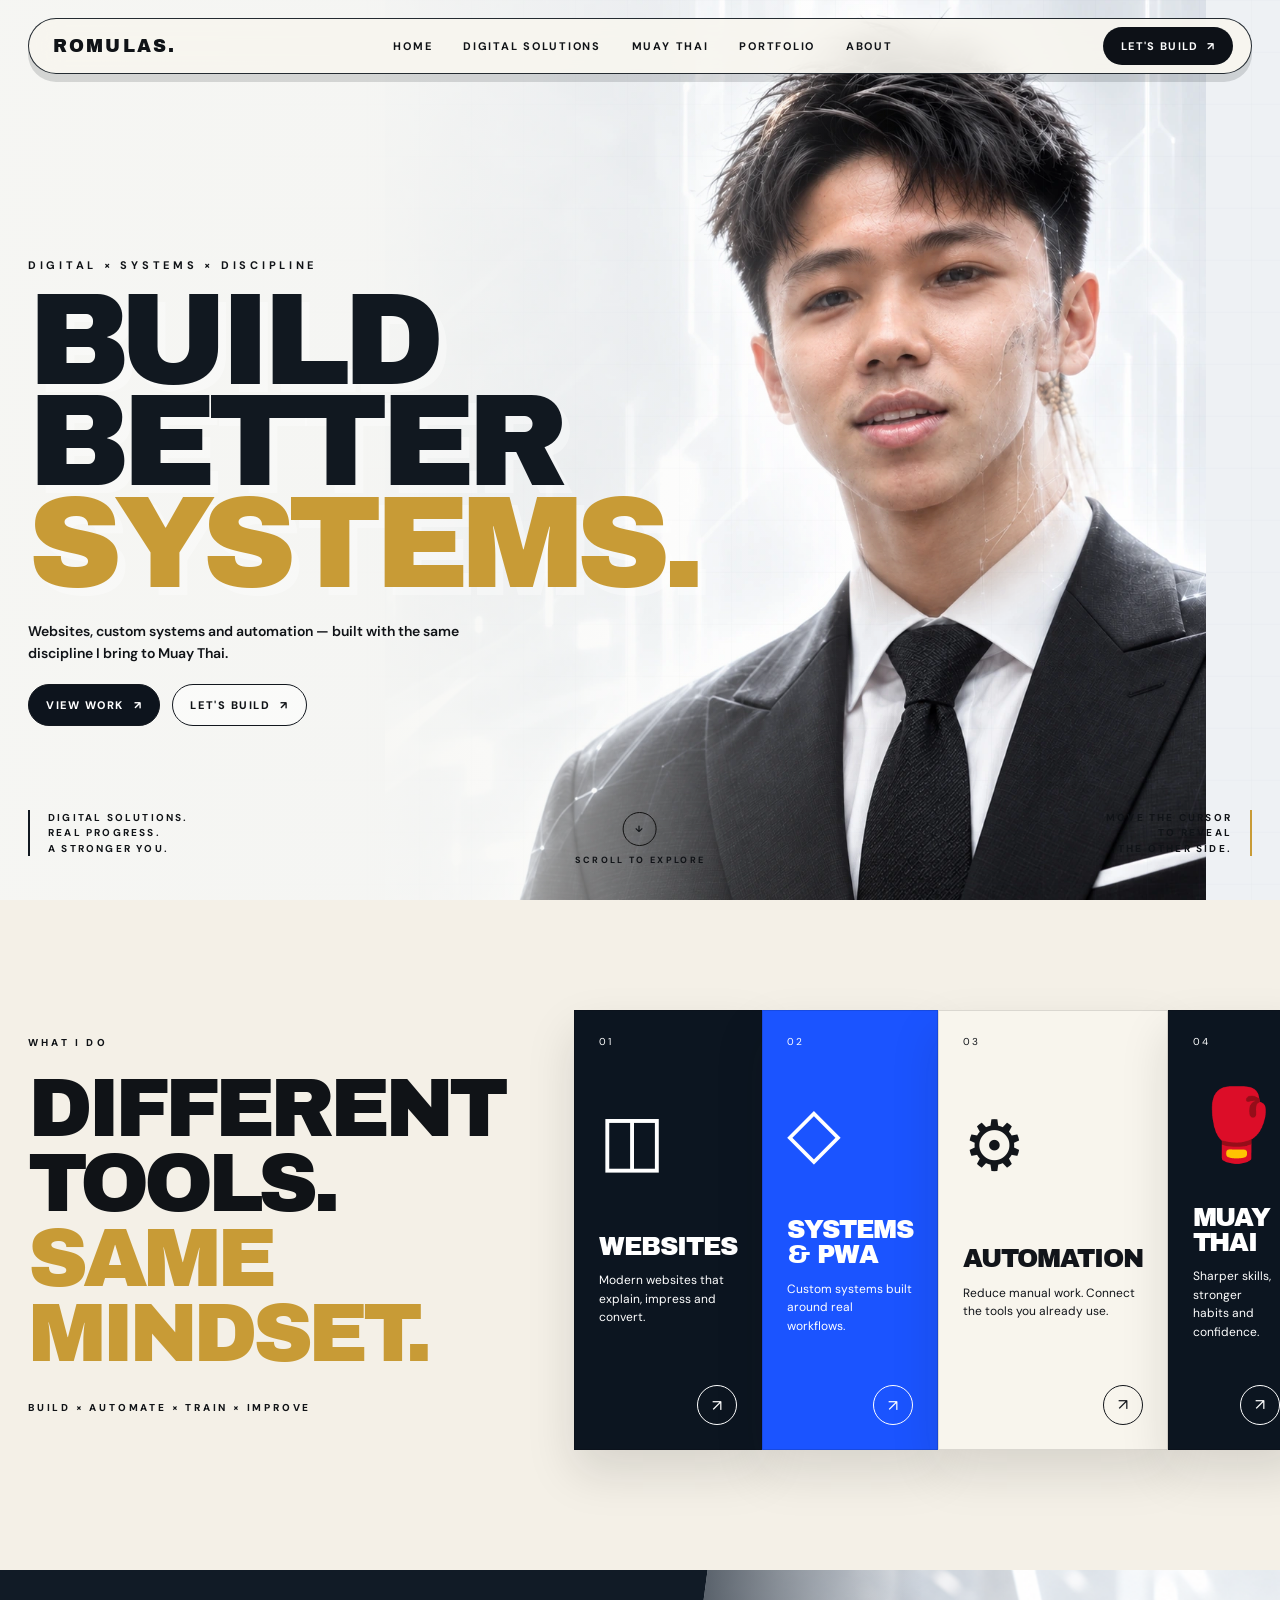
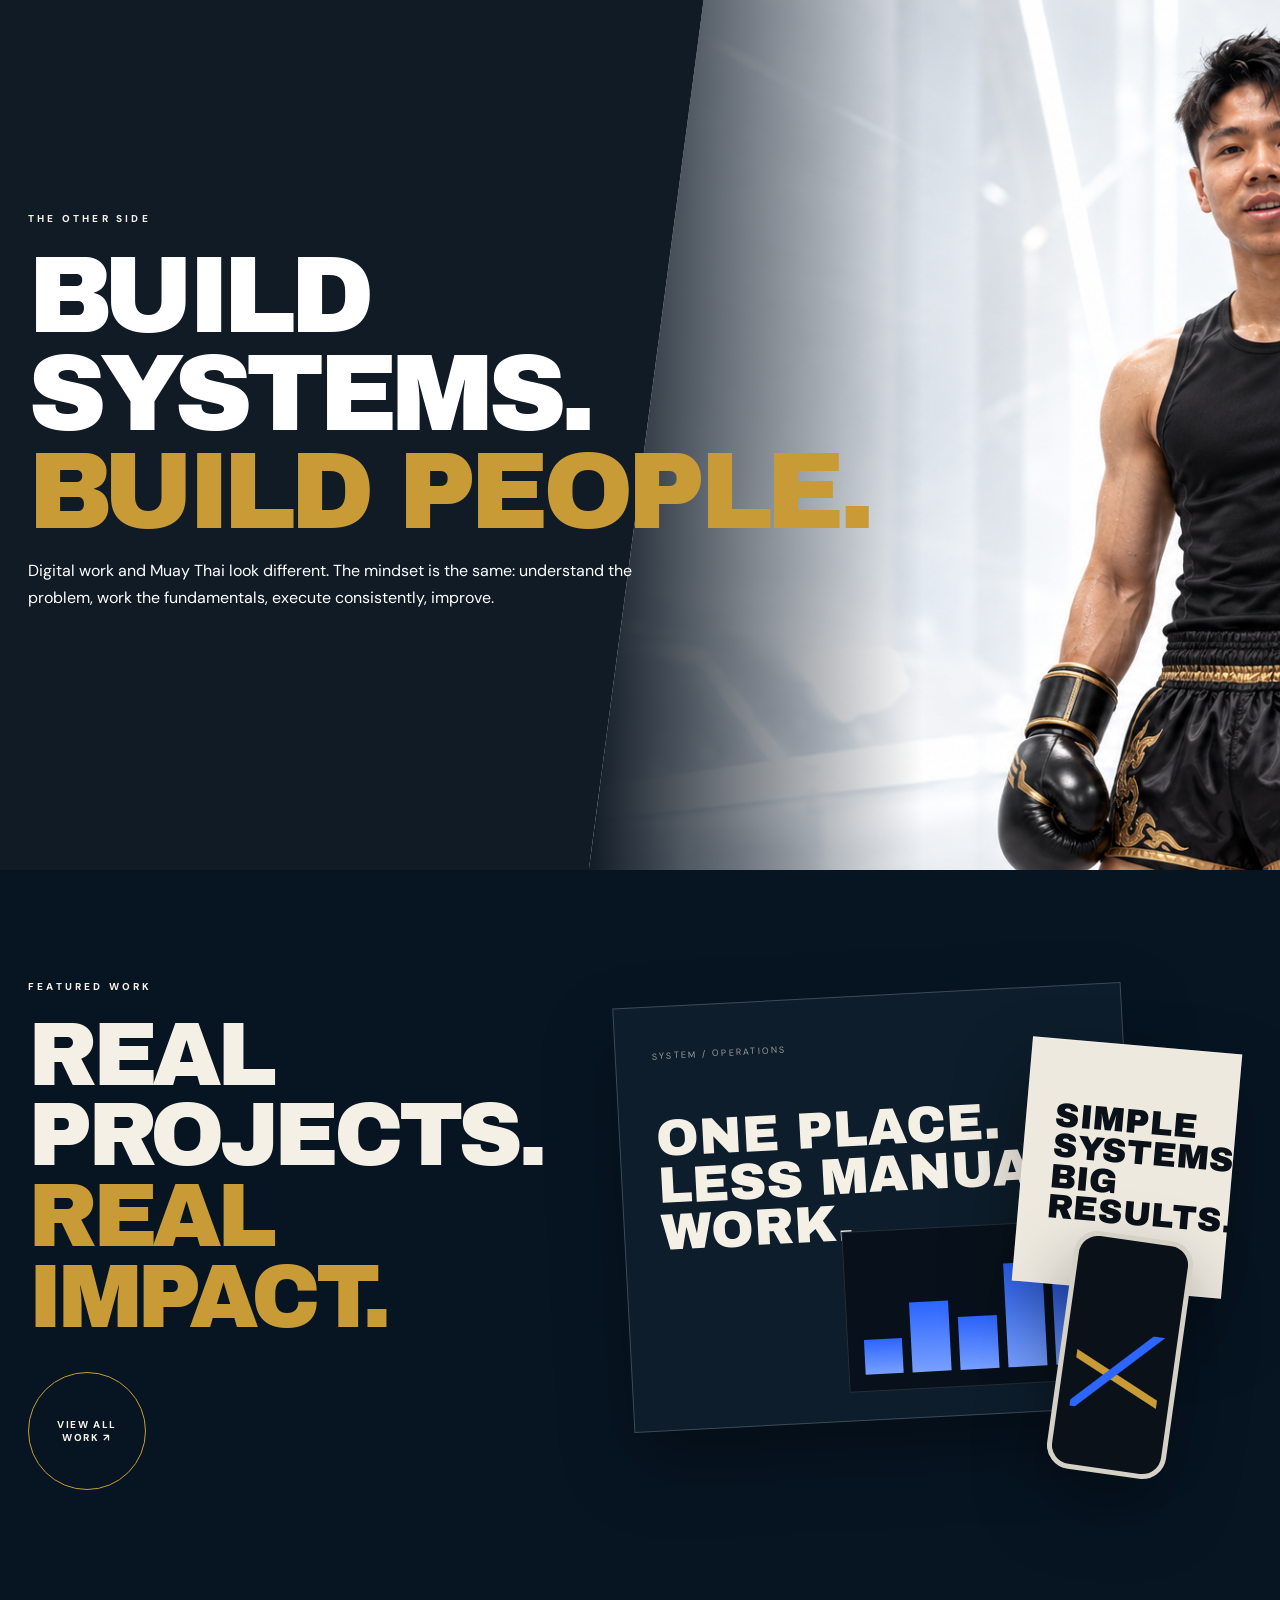
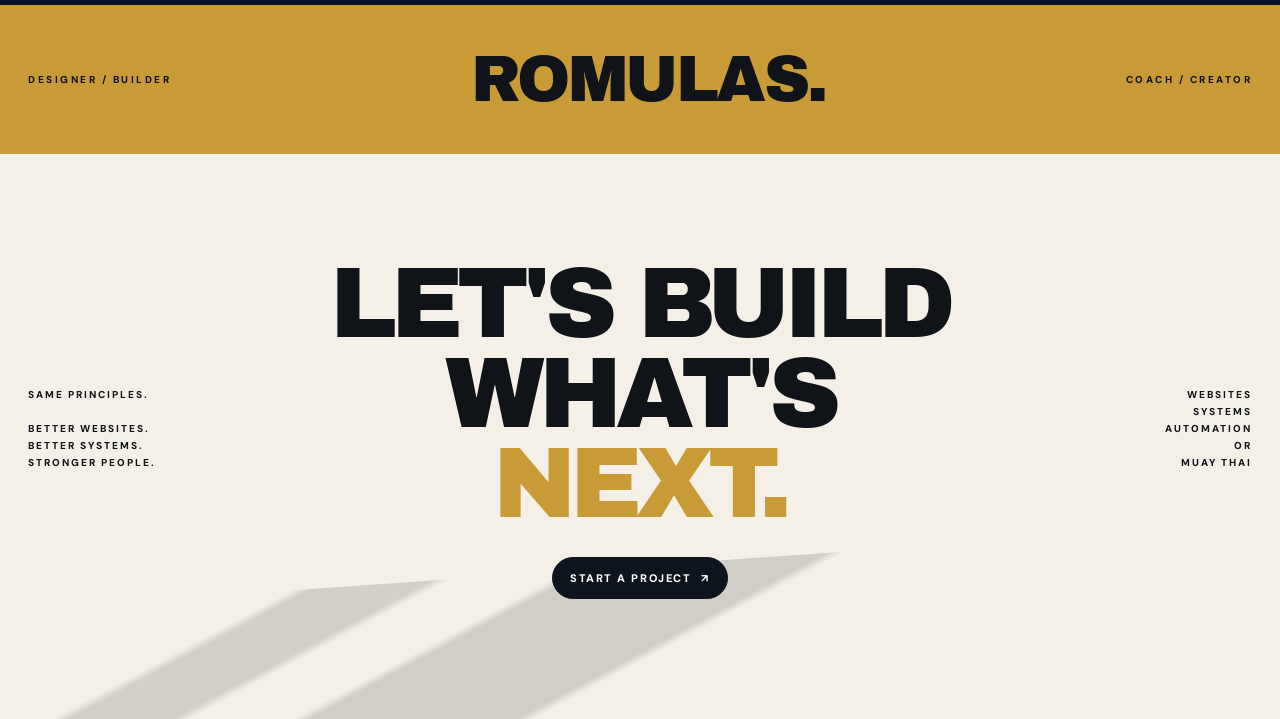
==== commit 513cd365: "Add files via upload" ====
--- a/index.html
+++ b/index.html
@@ -56,7 +56,7 @@
       </div>
 
       <div class="hero-mobile-media" aria-hidden="true">
-        <img src="./images/romulas-professional-closeup.webp" alt="" />
+        <img src="./images/hero-formal-v25.webp" alt="" />
       </div>
 
       <div class="hero-ui shell">
--- a/styles.css
+++ b/styles.css
@@ -1,4 +1,4 @@
-:root{font-family:'DM Sans',sans-serif;color:#111315;background:#f2f0e9;font-synthesis:none;--ink:#0c1927;--paper:#f4f1e8;--gold:#c89b36;--electric:#1b54ff}*{box-sizing:border-box}html{scroll-behavior:smooth}body{margin:0;min-width:320px;background:var(--paper);color:#101317;overflow-x:hidden}a{color:inherit;text-decoration:none}.shell{width:min(1440px,calc(100% - 56px));margin-inline:auto}.site-header{position:fixed;z-index:50;top:18px;left:50%;transform:translateX(-50%);height:56px;display:grid;grid-template-columns:1fr auto 1fr;align-items:center;gap:24px;padding:0 18px 0 24px;border:1.5px solid rgba(13,20,28,.9);border-radius:999px;background:rgba(248,246,239,.9);backdrop-filter:blur(14px);box-shadow:0 8px 0 rgba(8,16,24,.14)}.brand{font-family:'Archivo Black',sans-serif;letter-spacing:.12em;font-size:18px}.desktop-nav{display:flex;align-items:center;gap:clamp(18px,2.4vw,38px);font-size:11px;font-weight:700;letter-spacing:.16em}.desktop-nav a{transition:opacity .2s,transform .2s}.desktop-nav a:hover{opacity:.5;transform:translateY(-1px)}.header-cta{justify-self:end;display:flex;align-items:center;gap:8px;background:#0d1117;color:#fff;padding:12px 18px;border-radius:999px;font-size:11px;font-weight:700;letter-spacing:.12em}.hero{position:relative;min-height:100svh;overflow:hidden;background:#eef1f4}.hero-media{position:absolute;inset:0;z-index:0}.hero-image{position:absolute;inset:0;background-size:cover;background-position:center;background-repeat:no-repeat}.base-image{background-image:url('./images/romulas-professional-closeup.webp')}.reveal-image{background-image:url('./images/romulas-muaythai-closeup.webp');mask-size:100% 100%;-webkit-mask-size:100% 100%}.hero-grid{position:absolute;inset:0;opacity:.09;pointer-events:none}.hero-mobile-media{display:none}.hero:after{content:'';position:absolute;inset:0;background:linear-gradient(90deg,rgba(246,246,243,.92) 0%,rgba(246,246,243,.58) 35%,rgba(246,246,243,.03) 60%,rgba(246,246,243,0) 100%);z-index:1;pointer-events:none}.hero-ui{position:relative;z-index:5;min-height:100svh;display:flex;flex-direction:column;justify-content:center;align-items:flex-start;padding-top:84px;pointer-events:none}.hero-ui a{pointer-events:auto}.hero-kicker{font-size:11px;font-weight:700;letter-spacing:.34em;margin-bottom:18px}.hero h1{margin:0;font-family:'Archivo Black',sans-serif;font-size:clamp(72px,10.2vw,168px);line-height:.78;letter-spacing:-.06em;color:#111820;text-shadow:8px 8px 0 rgba(255,255,255,.35)}.hero h1 span{color:var(--gold)}.hero-copy{width:min(490px,70vw);margin:26px 0 20px;font-size:clamp(14px,1vw,17px);line-height:1.55;font-weight:600}.hero-actions{display:flex;flex-wrap:wrap;gap:12px}.button{display:inline-flex;align-items:center;gap:10px;padding:13px 17px;border:1.4px solid #12171e;border-radius:999px;font-weight:800;font-size:11px;letter-spacing:.14em;transition:transform .2s,background .2s,color .2s}.button:hover{transform:translateY(-2px)}.button-dark{background:#0d141d;color:#fff}.button-ghost{background:rgba(255,255,255,.55)}.hero-note{position:absolute;z-index:6;bottom:44px;font-size:10px;font-weight:700;line-height:1.55;letter-spacing:.22em}.hero-note-left{left:max(28px,calc((100vw - min(1440px,calc(100% - 56px)))/2));border-left:2px solid #111820;padding-left:18px}.hero-note-right{right:max(28px,calc((100vw - min(1440px,calc(100% - 56px)))/2));text-align:right;border-right:2px solid var(--gold);padding-right:18px}.scroll-cue{position:absolute;z-index:8;left:50%;bottom:34px;transform:translateX(-50%);display:flex;flex-direction:column;gap:8px;align-items:center;font-size:9px;font-weight:700;letter-spacing:.26em}.scroll-circle{border:1px solid #111;border-radius:50%;width:34px;height:34px;display:grid;place-items:center;animation:bob 1.7s ease-in-out infinite}@keyframes bob{50%{transform:translateY(5px)}}.tools-section{padding:110px 0 120px;background:#f4f0e7}.tools-layout{display:grid;grid-template-columns:.85fr 1.65fr;gap:70px;align-items:center}.eyebrow{font-size:10px;letter-spacing:.32em;font-weight:800;margin-bottom:22px}.tools-copy h2,.work-copy h2,.cta-main h2,.split-copy h2{margin:0;font-family:'Archivo Black',sans-serif;letter-spacing:-.06em;line-height:.9}.tools-copy h2{font-size:clamp(52px,6.5vw,104px)}.tools-copy h2 span,.work-copy h2 span,.cta-main h2 span,.split-copy h2 span{color:var(--gold)}.tools-copy>p{margin-top:30px;font-size:10px;letter-spacing:.28em;font-weight:800}.tool-deck{display:grid;grid-template-columns:repeat(4,1fr);align-items:stretch;perspective:1000px}.tool-card{min-height:440px;padding:24px;border:1px solid rgba(0,0,0,.12);display:flex;flex-direction:column;justify-content:space-between;position:relative;transform:translateY(calc(var(--i)*9px)) rotate(calc((var(--i) - 1.5)*1.1deg));box-shadow:0 22px 45px rgba(20,20,20,.13);transition:transform .45s cubic-bezier(.2,.9,.2,1),z-index .2s}.tool-card:hover{transform:translateY(-18px) rotate(0);z-index:10}.tool-card.dark{background:#0c1520;color:#fff}.tool-card.blue{background:var(--electric);color:#fff}.tool-card.light{background:#f8f5ed;color:#12151a}.tool-card h3{font-family:'Archivo Black',sans-serif;font-size:clamp(22px,2vw,34px);line-height:.98;margin:0 0 12px;letter-spacing:-.04em}.tool-card p{margin:0;font-size:12px;line-height:1.55;max-width:210px}.tool-no{font-size:10px;letter-spacing:.2em}.tool-symbol{font-size:70px;line-height:1}.round-arrow{width:40px;height:40px;border:1px solid currentColor;border-radius:50%;display:grid;place-items:center;align-self:flex-end}.split-feature{min-height:100svh;background:#111b26;color:#fff;position:relative;display:grid;align-items:center;overflow:hidden}.split-copy{position:relative;z-index:3;padding:110px 0}.split-copy h2{font-size:clamp(58px,8.5vw,135px);max-width:850px}.split-copy p{max-width:620px;font-size:16px;line-height:1.7}.muay-window{position:absolute;right:-4%;top:0;width:58%;height:100%;clip-path:polygon(16% 0,100% 0,100% 100%,0 100%);opacity:.68}.muay-window:after{content:'';position:absolute;inset:0;background:linear-gradient(90deg,#111b26 0,transparent 45%)}.muay-window img{width:100%;height:100%;object-fit:cover;object-position:center}.work-section{background:#071523;color:#f5f0e6;padding:105px 0 110px;overflow:hidden}.work-grid{display:grid;grid-template-columns:.7fr 1.4fr;gap:65px;align-items:center}.light-text{color:#f5f0e6}.work-copy h2{font-size:clamp(54px,7vw,114px)}.circle-link{margin-top:35px;width:118px;height:118px;border:1.5px solid var(--gold);border-radius:50%;display:flex;align-items:center;justify-content:center;text-align:center;font-size:10px;font-weight:800;letter-spacing:.16em}.project-collage{min-height:520px;position:relative}.project{position:absolute;border:1px solid rgba(255,255,255,.2);box-shadow:0 32px 70px rgba(0,0,0,.35)}.project-main{inset:20px 120px 75px 15px;background:#0d1d2b;padding:36px;transform:rotate(-3deg)}.project-main small{letter-spacing:.25em;font-size:9px;opacity:.6}.project-main strong{display:block;margin-top:52px;font-family:'Archivo Black',sans-serif;font-size:clamp(28px,4vw,58px);line-height:.92}.fake-dashboard{position:absolute;right:28px;bottom:28px;width:52%;height:38%;display:grid;grid-template-columns:repeat(5,1fr);align-items:end;gap:9px;padding:16px;background:#08111b;border:1px solid rgba(255,255,255,.12)}.fake-dashboard span{background:linear-gradient(#2d65ff,#77a0ff)}.fake-dashboard span:nth-child(1){height:28%}.fake-dashboard span:nth-child(2){height:55%}.fake-dashboard span:nth-child(3){height:42%}.fake-dashboard span:nth-child(4){height:82%}.fake-dashboard span:nth-child(5){height:68%}.project-note{right:20px;top:70px;width:210px;min-height:245px;background:#eee9df;color:#0b1118;padding:28px;font-family:'Archivo Black',sans-serif;font-size:34px;line-height:.9;transform:rotate(5deg);display:flex;align-items:center}.project-phone{right:72px;bottom:20px;width:120px;height:240px;border-radius:24px;background:#0b1119;border:5px solid #d5d1c6;transform:rotate(8deg);padding:12px}.mini-chart{height:80px;margin-top:80px;background:linear-gradient(135deg,transparent 44%,#2d65ff 45% 51%,transparent 52%),linear-gradient(25deg,transparent 40%,#c89b36 41% 47%,transparent 48%)}.about-strip{padding:40px 0;background:#c89b36;color:#101317}.about-strip-inner{display:flex;justify-content:space-between;align-items:center;gap:20px;font-size:10px;font-weight:800;letter-spacing:.25em}.about-strip strong{font-family:'Archivo Black',sans-serif;font-size:clamp(34px,5vw,72px);letter-spacing:-.04em}.cta-section{padding:105px 0 120px;background:#f4f0e7;position:relative;overflow:hidden}.cta-section:before{content:'';position:absolute;inset:auto -5% -20% -5%;height:47%;background:linear-gradient(155deg,transparent 0 18%,#1b2327 19% 25%,transparent 26% 32%,#101a20 33% 45%,transparent 46%);opacity:.16;transform:skewY(-4deg)}.cta-layout{position:relative;display:grid;grid-template-columns:.6fr 1.6fr .6fr;gap:40px;align-items:center}.cta-main{text-align:center}.cta-main h2{font-size:clamp(58px,7.8vw,126px)}.cta-main .button{margin-top:28px}.cta-side{font-size:10px;line-height:1.7;font-weight:800;letter-spacing:.2em}.cta-side.right{text-align:right}.reveal-on-scroll{opacity:0;transform:translateY(44px);transition:opacity .8s ease,transform .8s cubic-bezier(.2,.8,.2,1)}.reveal-on-scroll.visible{opacity:1;transform:translateY(0)}@media(max-width:900px){.shell{width:min(100% - 28px,1440px)}.site-header{grid-template-columns:1fr auto;width:calc(100% - 24px);top:10px;height:50px;padding-left:16px;box-shadow:none}.desktop-nav{display:none}.header-cta{padding:10px 13px}.brand{font-size:15px}.desktop-hero{display:none}.hero-mobile-media{display:block;position:absolute;inset:0;z-index:0}.hero-mobile-media img{width:100%;height:100%;object-fit:cover;object-position:64% center}.hero:after{background:linear-gradient(180deg,rgba(246,246,243,.2),rgba(246,246,243,.88) 66%,#f4f1e8 98%)}.hero-ui{justify-content:flex-end;padding:110px 0 150px}.hero h1{font-size:clamp(58px,18vw,98px)}.hero-copy{width:min(100%,520px)}.hero-note-right{display:none}.hero-note-left{bottom:30px;left:18px}.scroll-cue{right:18px;left:auto;transform:none;align-items:flex-end;bottom:30px}.scroll-cue>span:last-child{display:none}.tools-layout,.work-grid,.cta-layout{grid-template-columns:1fr}.tool-deck{grid-template-columns:1fr 1fr;margin-top:20px}.tool-card{min-height:330px;transform:none!important}.split-feature{min-height:820px;align-items:end}.split-copy{padding-bottom:70px}.muay-window{width:100%;height:60%;right:0;top:0;clip-path:none;opacity:.55}.muay-window:after{background:linear-gradient(180deg,transparent 0,#111b26 92%)}.project-collage{min-height:430px}.project-main{inset:35px 55px 40px 0}.project-note{width:160px;min-height:180px;font-size:24px;right:0}.project-phone{right:20px;bottom:0}.cta-side{display:none}.about-strip-inner span{display:none}}@media(max-width:560px){.hero-kicker{font-size:8px;letter-spacing:.24em}.hero h1{font-size:clamp(52px,18.6vw,82px)}.tool-deck{grid-template-columns:1fr}.tool-card{min-height:280px}.tool-symbol{font-size:54px}.project-main{inset:20px 20px 75px 0}.project-note{top:auto;bottom:0;right:0;width:145px;min-height:145px;z-index:4}.project-phone{display:none}}
+:root{font-family:'DM Sans',sans-serif;color:#111315;background:#f2f0e9;font-synthesis:none;--ink:#0c1927;--paper:#f4f1e8;--gold:#c89b36;--electric:#1b54ff}*{box-sizing:border-box}html{scroll-behavior:smooth}body{margin:0;min-width:320px;background:var(--paper);color:#101317;overflow-x:hidden}a{color:inherit;text-decoration:none}.shell{width:min(1440px,calc(100% - 56px));margin-inline:auto}.site-header{position:fixed;z-index:50;top:18px;left:50%;transform:translateX(-50%);height:56px;display:grid;grid-template-columns:1fr auto 1fr;align-items:center;gap:24px;padding:0 18px 0 24px;border:1.5px solid rgba(13,20,28,.9);border-radius:999px;background:rgba(248,246,239,.9);backdrop-filter:blur(14px);box-shadow:0 8px 0 rgba(8,16,24,.14)}.brand{font-family:'Archivo Black',sans-serif;letter-spacing:.12em;font-size:18px}.desktop-nav{display:flex;align-items:center;gap:clamp(18px,2.4vw,38px);font-size:11px;font-weight:700;letter-spacing:.16em}.desktop-nav a{transition:opacity .2s,transform .2s}.desktop-nav a:hover{opacity:.5;transform:translateY(-1px)}.header-cta{justify-self:end;display:flex;align-items:center;gap:8px;background:#0d1117;color:#fff;padding:12px 18px;border-radius:999px;font-size:11px;font-weight:700;letter-spacing:.12em}.hero{position:relative;min-height:100svh;overflow:hidden;background:#eef1f4}.hero-media{position:absolute;inset:0;z-index:0}.hero-image{position:absolute;inset:0;background-size:cover;background-position:center;background-repeat:no-repeat}.base-image{background-image:url('./images/hero-formal-v25.webp')}.reveal-image{background-image:url('./images/hero-muaythai-v25.webp');mask-size:100% 100%;-webkit-mask-size:100% 100%}.hero-grid{position:absolute;inset:0;opacity:.09;pointer-events:none}.hero-mobile-media{display:none}.hero:after{content:'';position:absolute;inset:0;background:linear-gradient(90deg,rgba(246,246,243,.92) 0%,rgba(246,246,243,.58) 35%,rgba(246,246,243,.03) 60%,rgba(246,246,243,0) 100%);z-index:1;pointer-events:none}.hero-ui{position:relative;z-index:5;min-height:100svh;display:flex;flex-direction:column;justify-content:center;align-items:flex-start;padding-top:84px;pointer-events:none}.hero-ui a{pointer-events:auto}.hero-kicker{font-size:11px;font-weight:700;letter-spacing:.34em;margin-bottom:18px}.hero h1{margin:0;font-family:'Archivo Black',sans-serif;font-size:clamp(72px,10.2vw,168px);line-height:.78;letter-spacing:-.06em;color:#111820;text-shadow:8px 8px 0 rgba(255,255,255,.35)}.hero h1 span{color:var(--gold)}.hero-copy{width:min(490px,70vw);margin:26px 0 20px;font-size:clamp(14px,1vw,17px);line-height:1.55;font-weight:600}.hero-actions{display:flex;flex-wrap:wrap;gap:12px}.button{display:inline-flex;align-items:center;gap:10px;padding:13px 17px;border:1.4px solid #12171e;border-radius:999px;font-weight:800;font-size:11px;letter-spacing:.14em;transition:transform .2s,background .2s,color .2s}.button:hover{transform:translateY(-2px)}.button-dark{background:#0d141d;color:#fff}.button-ghost{background:rgba(255,255,255,.55)}.hero-note{position:absolute;z-index:6;bottom:44px;font-size:10px;font-weight:700;line-height:1.55;letter-spacing:.22em}.hero-note-left{left:max(28px,calc((100vw - min(1440px,calc(100% - 56px)))/2));border-left:2px solid #111820;padding-left:18px}.hero-note-right{right:max(28px,calc((100vw - min(1440px,calc(100% - 56px)))/2));text-align:right;border-right:2px solid var(--gold);padding-right:18px}.scroll-cue{position:absolute;z-index:8;left:50%;bottom:34px;transform:translateX(-50%);display:flex;flex-direction:column;gap:8px;align-items:center;font-size:9px;font-weight:700;letter-spacing:.26em}.scroll-circle{border:1px solid #111;border-radius:50%;width:34px;height:34px;display:grid;place-items:center;animation:bob 1.7s ease-in-out infinite}@keyframes bob{50%{transform:translateY(5px)}}.tools-section{padding:110px 0 120px;background:#f4f0e7}.tools-layout{display:grid;grid-template-columns:.85fr 1.65fr;gap:70px;align-items:center}.eyebrow{font-size:10px;letter-spacing:.32em;font-weight:800;margin-bottom:22px}.tools-copy h2,.work-copy h2,.cta-main h2,.split-copy h2{margin:0;font-family:'Archivo Black',sans-serif;letter-spacing:-.06em;line-height:.9}.tools-copy h2{font-size:clamp(52px,6.5vw,104px)}.tools-copy h2 span,.work-copy h2 span,.cta-main h2 span,.split-copy h2 span{color:var(--gold)}.tools-copy>p{margin-top:30px;font-size:10px;letter-spacing:.28em;font-weight:800}.tool-deck{display:grid;grid-template-columns:repeat(4,1fr);align-items:stretch;perspective:1000px}.tool-card{min-height:440px;padding:24px;border:1px solid rgba(0,0,0,.12);display:flex;flex-direction:column;justify-content:space-between;position:relative;transform:translateY(calc(var(--i)*9px)) rotate(calc((var(--i) - 1.5)*1.1deg));box-shadow:0 22px 45px rgba(20,20,20,.13);transition:transform .45s cubic-bezier(.2,.9,.2,1),z-index .2s}.tool-card:hover{transform:translateY(-18px) rotate(0);z-index:10}.tool-card.dark{background:#0c1520;color:#fff}.tool-card.blue{background:var(--electric);color:#fff}.tool-card.light{background:#f8f5ed;color:#12151a}.tool-card h3{font-family:'Archivo Black',sans-serif;font-size:clamp(22px,2vw,34px);line-height:.98;margin:0 0 12px;letter-spacing:-.04em}.tool-card p{margin:0;font-size:12px;line-height:1.55;max-width:210px}.tool-no{font-size:10px;letter-spacing:.2em}.tool-symbol{font-size:70px;line-height:1}.round-arrow{width:40px;height:40px;border:1px solid currentColor;border-radius:50%;display:grid;place-items:center;align-self:flex-end}.split-feature{min-height:100svh;background:#111b26;color:#fff;position:relative;display:grid;align-items:center;overflow:hidden}.split-copy{position:relative;z-index:3;padding:110px 0}.split-copy h2{font-size:clamp(58px,8.5vw,135px);max-width:850px}.split-copy p{max-width:620px;font-size:16px;line-height:1.7}.muay-window{position:absolute;right:-4%;top:0;width:58%;height:100%;clip-path:polygon(16% 0,100% 0,100% 100%,0 100%);opacity:.68}.muay-window:after{content:'';position:absolute;inset:0;background:linear-gradient(90deg,#111b26 0,transparent 45%)}.muay-window img{width:100%;height:100%;object-fit:cover;object-position:center}.work-section{background:#071523;color:#f5f0e6;padding:105px 0 110px;overflow:hidden}.work-grid{display:grid;grid-template-columns:.7fr 1.4fr;gap:65px;align-items:center}.light-text{color:#f5f0e6}.work-copy h2{font-size:clamp(54px,7vw,114px)}.circle-link{margin-top:35px;width:118px;height:118px;border:1.5px solid var(--gold);border-radius:50%;display:flex;align-items:center;justify-content:center;text-align:center;font-size:10px;font-weight:800;letter-spacing:.16em}.project-collage{min-height:520px;position:relative}.project{position:absolute;border:1px solid rgba(255,255,255,.2);box-shadow:0 32px 70px rgba(0,0,0,.35)}.project-main{inset:20px 120px 75px 15px;background:#0d1d2b;padding:36px;transform:rotate(-3deg)}.project-main small{letter-spacing:.25em;font-size:9px;opacity:.6}.project-main strong{display:block;margin-top:52px;font-family:'Archivo Black',sans-serif;font-size:clamp(28px,4vw,58px);line-height:.92}.fake-dashboard{position:absolute;right:28px;bottom:28px;width:52%;height:38%;display:grid;grid-template-columns:repeat(5,1fr);align-items:end;gap:9px;padding:16px;background:#08111b;border:1px solid rgba(255,255,255,.12)}.fake-dashboard span{background:linear-gradient(#2d65ff,#77a0ff)}.fake-dashboard span:nth-child(1){height:28%}.fake-dashboard span:nth-child(2){height:55%}.fake-dashboard span:nth-child(3){height:42%}.fake-dashboard span:nth-child(4){height:82%}.fake-dashboard span:nth-child(5){height:68%}.project-note{right:20px;top:70px;width:210px;min-height:245px;background:#eee9df;color:#0b1118;padding:28px;font-family:'Archivo Black',sans-serif;font-size:34px;line-height:.9;transform:rotate(5deg);display:flex;align-items:center}.project-phone{right:72px;bottom:20px;width:120px;height:240px;border-radius:24px;background:#0b1119;border:5px solid #d5d1c6;transform:rotate(8deg);padding:12px}.mini-chart{height:80px;margin-top:80px;background:linear-gradient(135deg,transparent 44%,#2d65ff 45% 51%,transparent 52%),linear-gradient(25deg,transparent 40%,#c89b36 41% 47%,transparent 48%)}.about-strip{padding:40px 0;background:#c89b36;color:#101317}.about-strip-inner{display:flex;justify-content:space-between;align-items:center;gap:20px;font-size:10px;font-weight:800;letter-spacing:.25em}.about-strip strong{font-family:'Archivo Black',sans-serif;font-size:clamp(34px,5vw,72px);letter-spacing:-.04em}.cta-section{padding:105px 0 120px;background:#f4f0e7;position:relative;overflow:hidden}.cta-section:before{content:'';position:absolute;inset:auto -5% -20% -5%;height:47%;background:linear-gradient(155deg,transparent 0 18%,#1b2327 19% 25%,transparent 26% 32%,#101a20 33% 45%,transparent 46%);opacity:.16;transform:skewY(-4deg)}.cta-layout{position:relative;display:grid;grid-template-columns:.6fr 1.6fr .6fr;gap:40px;align-items:center}.cta-main{text-align:center}.cta-main h2{font-size:clamp(58px,7.8vw,126px)}.cta-main .button{margin-top:28px}.cta-side{font-size:10px;line-height:1.7;font-weight:800;letter-spacing:.2em}.cta-side.right{text-align:right}.reveal-on-scroll{opacity:0;transform:translateY(44px);transition:opacity .8s ease,transform .8s cubic-bezier(.2,.8,.2,1)}.reveal-on-scroll.visible{opacity:1;transform:translateY(0)}@media(max-width:900px){.shell{width:min(100% - 28px,1440px)}.site-header{grid-template-columns:1fr auto;width:calc(100% - 24px);top:10px;height:50px;padding-left:16px;box-shadow:none}.desktop-nav{display:none}.header-cta{padding:10px 13px}.brand{font-size:15px}.desktop-hero{display:none}.hero-mobile-media{display:block;position:absolute;inset:0;z-index:0}.hero-mobile-media img{width:100%;height:100%;object-fit:cover;object-position:64% center}.hero:after{background:linear-gradient(180deg,rgba(246,246,243,.2),rgba(246,246,243,.88) 66%,#f4f1e8 98%)}.hero-ui{justify-content:flex-end;padding:110px 0 150px}.hero h1{font-size:clamp(58px,18vw,98px)}.hero-copy{width:min(100%,520px)}.hero-note-right{display:none}.hero-note-left{bottom:30px;left:18px}.scroll-cue{right:18px;left:auto;transform:none;align-items:flex-end;bottom:30px}.scroll-cue>span:last-child{display:none}.tools-layout,.work-grid,.cta-layout{grid-template-columns:1fr}.tool-deck{grid-template-columns:1fr 1fr;margin-top:20px}.tool-card{min-height:330px;transform:none!important}.split-feature{min-height:820px;align-items:end}.split-copy{padding-bottom:70px}.muay-window{width:100%;height:60%;right:0;top:0;clip-path:none;opacity:.55}.muay-window:after{background:linear-gradient(180deg,transparent 0,#111b26 92%)}.project-collage{min-height:430px}.project-main{inset:35px 55px 40px 0}.project-note{width:160px;min-height:180px;font-size:24px;right:0}.project-phone{right:20px;bottom:0}.cta-side{display:none}.about-strip-inner span{display:none}}@media(max-width:560px){.hero-kicker{font-size:8px;letter-spacing:.24em}.hero h1{font-size:clamp(52px,18.6vw,82px)}.tool-deck{grid-template-columns:1fr}.tool-card{min-height:280px}.tool-symbol{font-size:54px}.project-main{inset:20px 20px 75px 0}.project-note{top:auto;bottom:0;right:0;width:145px;min-height:145px;z-index:4}.project-phone{display:none}}
 
 
 /* ============================================================
@@ -166,3 +166,68 @@
     object-position:57% 14%;
   }
 }
+
+
+/* ============================================================
+   V25 — HOME HERO: MATCHED FORMAL / MUAY THAI REVEAL
+   Both source images are the same 1122 × 1402 canvas.
+   ============================================================ */
+
+/*
+  IMPORTANT:
+  The two desktop images share the exact same size + position rules.
+  This means moving the cursor only reveals the second image;
+  it does NOT zoom, jump or change scale.
+*/
+.desktop-hero .hero-image{
+  background-repeat:no-repeat !important;
+  background-size:auto 114% !important;
+  background-position:84% 43% !important;
+}
+
+/* Same geometry for BOTH states */
+.desktop-hero .base-image,
+.desktop-hero .reveal-image{
+  background-size:auto 114% !important;
+  background-position:84% 43% !important;
+}
+
+/*
+  Move the portrait farther right so the face is not sitting around the
+  right-middle of the screen and the headline has more breathing room.
+*/
+.desktop-hero{
+  overflow:hidden;
+}
+
+/*
+  Keep left side cleaner for BUILD BETTER SYSTEMS while leaving the
+  portraits visible on the right.
+*/
+.hero:after{
+  background:
+    linear-gradient(
+      90deg,
+      rgba(246,246,243,.97) 0%,
+      rgba(246,246,243,.88) 28%,
+      rgba(246,246,243,.52) 43%,
+      rgba(246,246,243,.12) 57%,
+      rgba(246,246,243,0) 72%
+    ) !important;
+}
+
+/* Tablet / mobile: use the formal portrait with a consistent right-biased crop */
+@media(max-width:900px){
+  .hero-mobile-media img{
+    width:100%;
+    height:100%;
+    object-fit:cover;
+    object-position:70% 18% !important;
+  }
+}
+
+@media(max-width:560px){
+  .hero-mobile-media img{
+    object-position:68% 14% !important;
+  }
+}
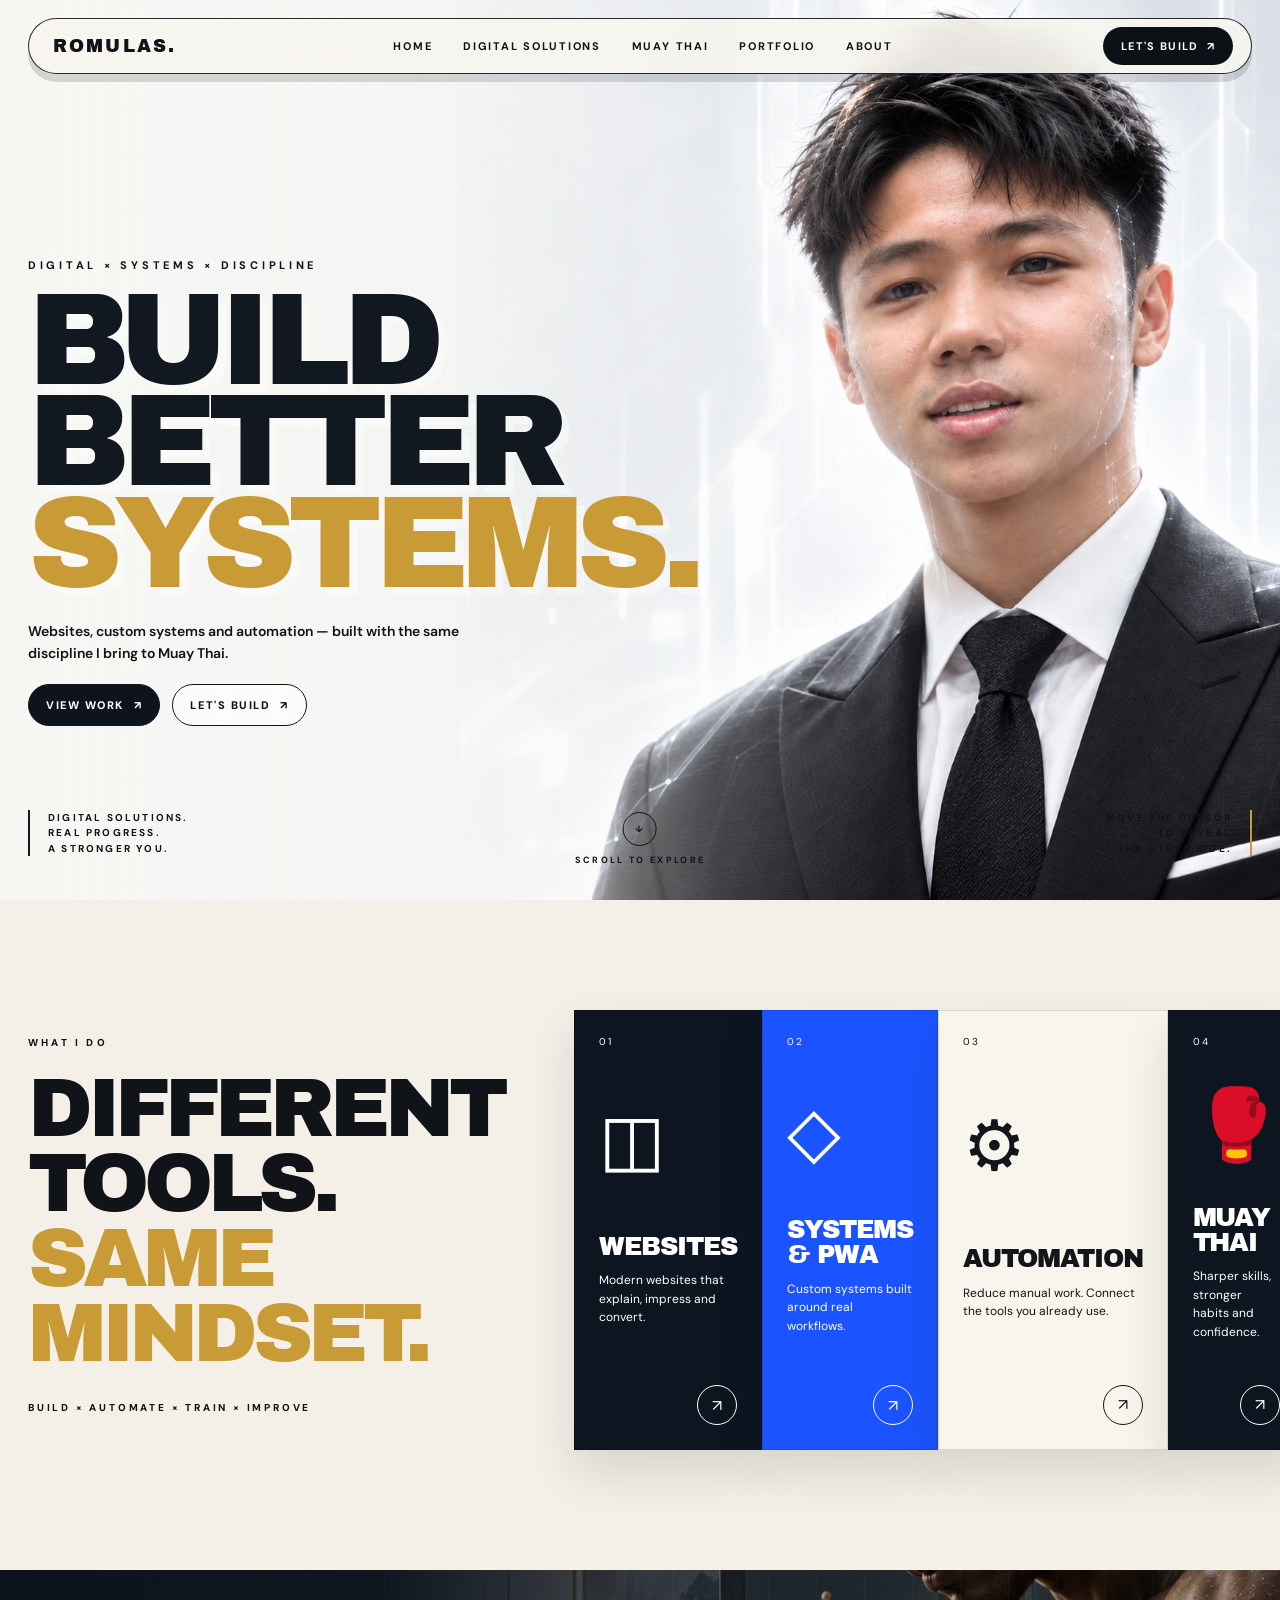
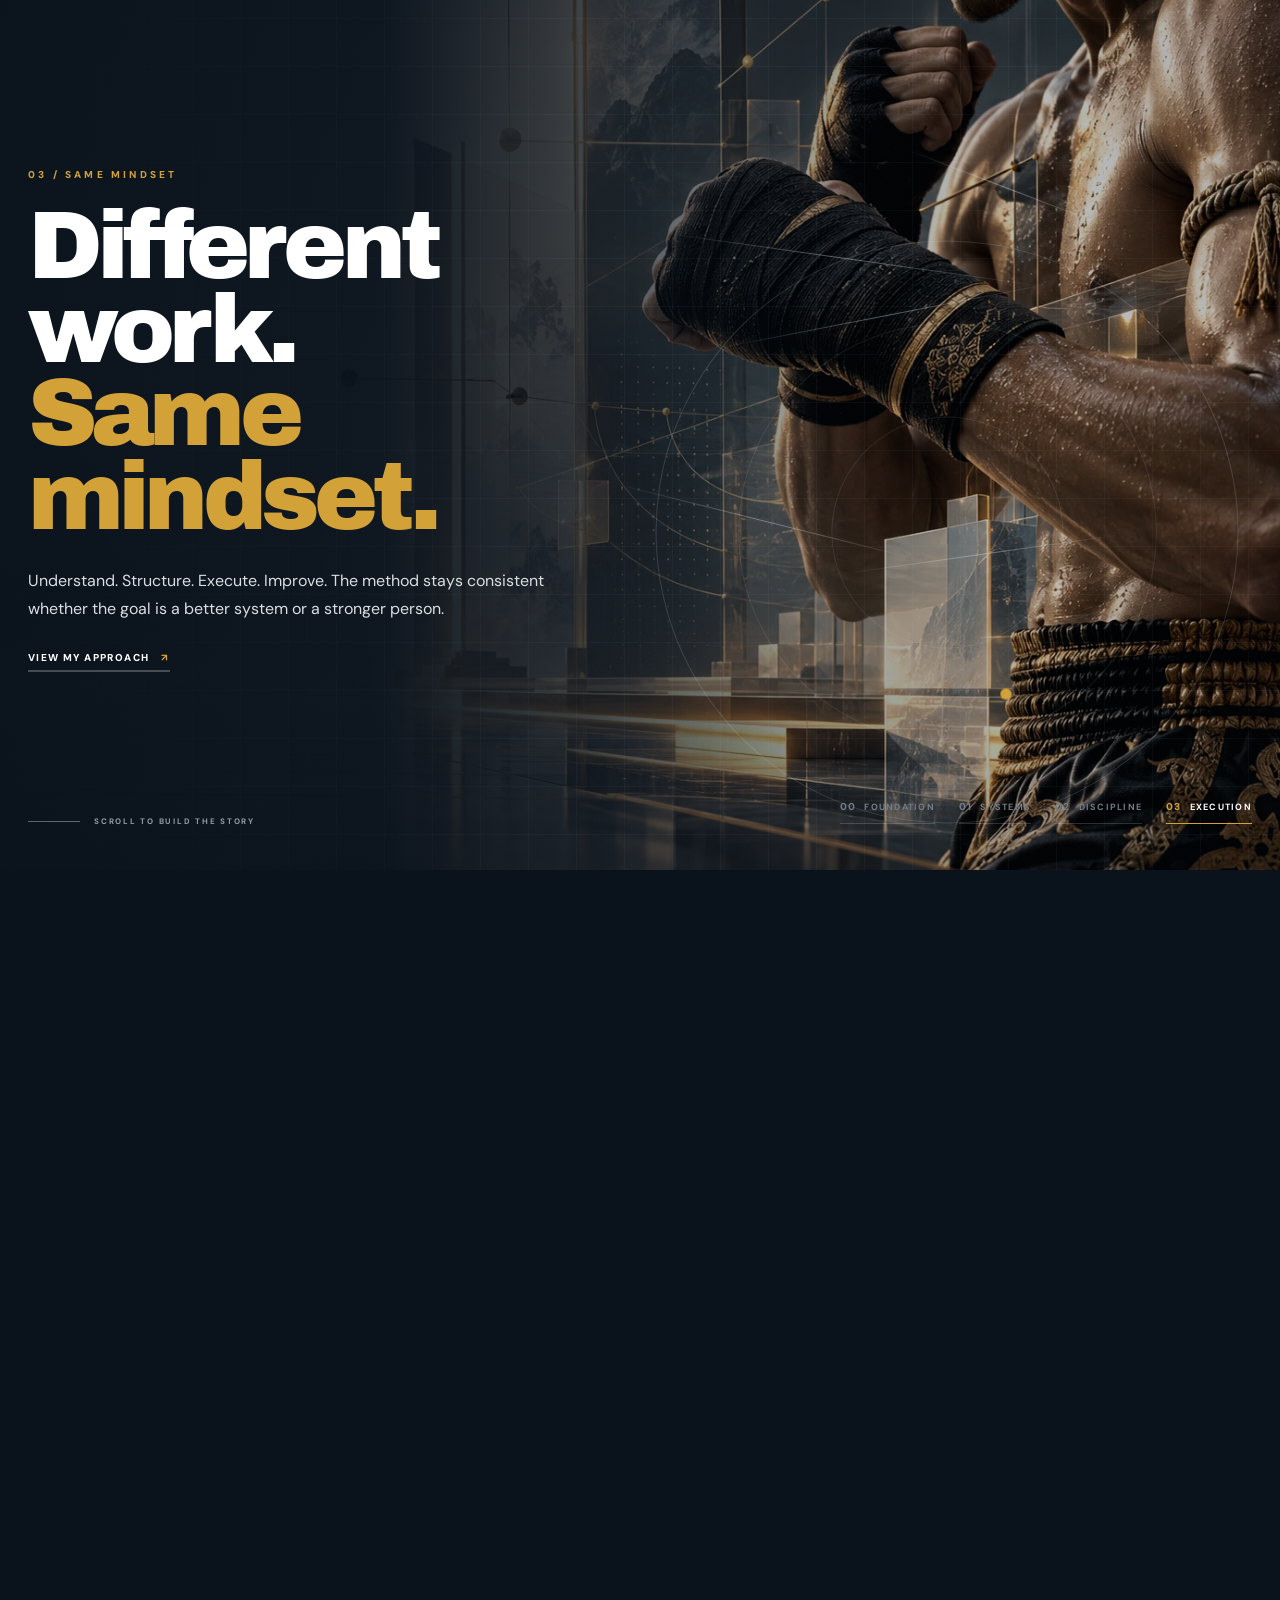
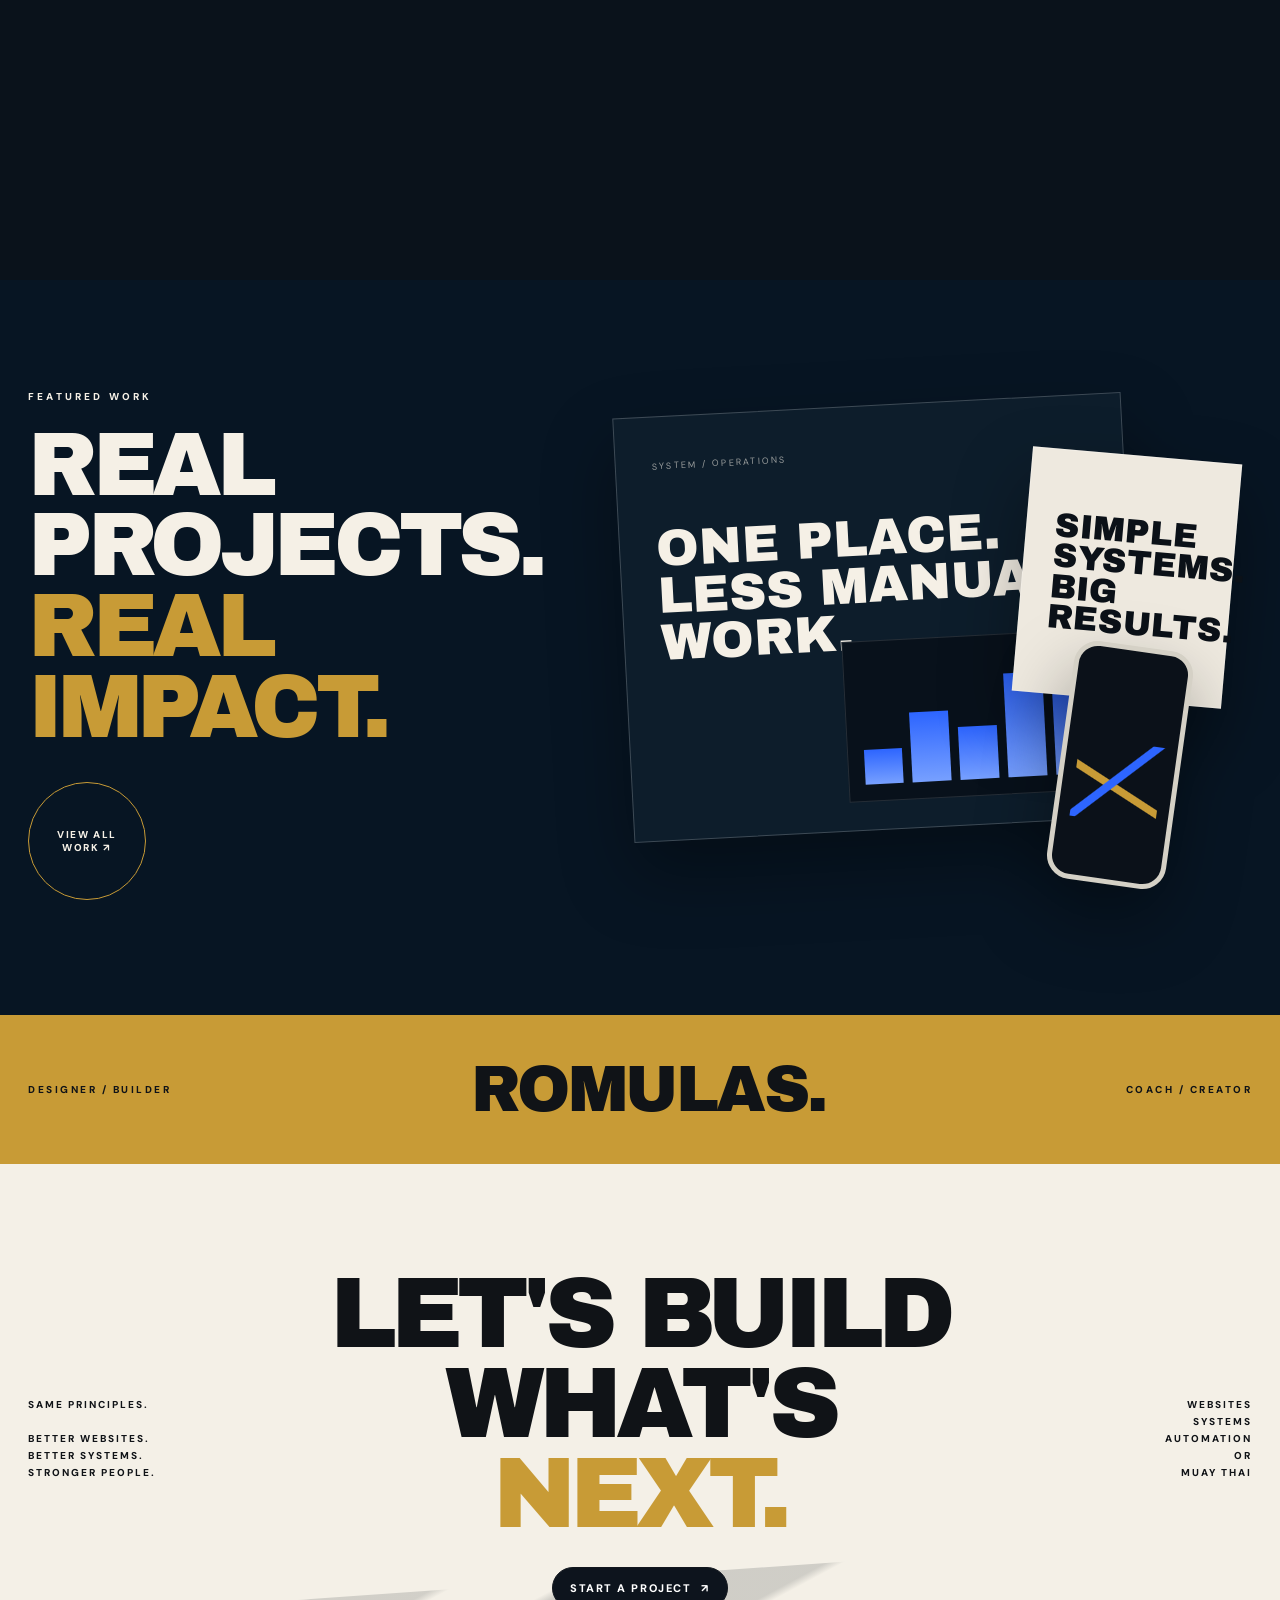
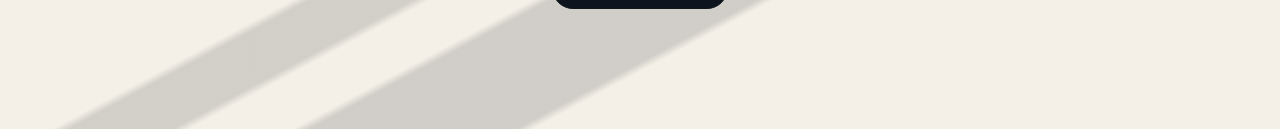
==== commit 914ec2c4: "Add files via upload" ====
--- a/index.html
+++ b/index.html
@@ -102,14 +102,56 @@
       </div>
     </section>
 
-    <section class="split-feature" id="muay">
-      <div class="split-copy shell reveal-on-scroll">
-        <div class="eyebrow light-text">THE OTHER SIDE</div>
-        <h2>BUILD SYSTEMS.<br /><span>BUILD PEOPLE.</span></h2>
-        <p>Digital work and Muay Thai look different. The mindset is the same: understand the problem, work the fundamentals, execute consistently, improve.</p>
-      </div>
-      <div class="muay-window reveal-on-scroll" aria-label="Muay Thai portrait">
-        <img src="./images/romulas-muaythai.png" alt="Romulas in Muay Thai training attire" />
+    <section class="mindset-story" id="muay" aria-label="Systems and discipline scroll story">
+      <div class="mindset-sticky">
+        <div class="mindset-bg" aria-hidden="true">
+          <div class="mindset-image"></div>
+          <div class="mindset-tech mindset-tech-grid"></div>
+          <div class="mindset-tech mindset-tech-lines">
+            <span></span><span></span><span></span><span></span><span></span>
+          </div>
+          <div class="mindset-tech mindset-tech-ring"></div>
+          <div class="mindset-tech mindset-tech-pulse"></div>
+        </div>
+
+        <div class="shell mindset-shell">
+          <div class="mindset-copy">
+            <div class="mindset-step-no" data-mindset-no>00 / FOUNDATION</div>
+
+            <h2 data-mindset-title>
+              Different disciplines.<br>
+              <span>Same foundation.</span>
+            </h2>
+
+            <p data-mindset-desc>
+              Understand the problem. Master the fundamentals. Build from something solid.
+            </p>
+
+            <a class="mindset-link" href="./about/">
+              VIEW MY APPROACH <span>↗</span>
+            </a>
+          </div>
+
+          <div class="mindset-rail" aria-label="Scroll progress">
+            <button class="mindset-tab active" type="button" data-mindset-tab="0">
+              <span>00</span><b>FOUNDATION</b>
+            </button>
+            <button class="mindset-tab" type="button" data-mindset-tab="1">
+              <span>01</span><b>SYSTEMS</b>
+            </button>
+            <button class="mindset-tab" type="button" data-mindset-tab="2">
+              <span>02</span><b>DISCIPLINE</b>
+            </button>
+            <button class="mindset-tab" type="button" data-mindset-tab="3">
+              <span>03</span><b>EXECUTION</b>
+            </button>
+          </div>
+
+          <div class="mindset-scroll-note">
+            <span class="mindset-scroll-line"></span>
+            <span>SCROLL TO BUILD THE STORY</span>
+          </div>
+        </div>
       </div>
     </section>
 
--- a/styles.css
+++ b/styles.css
@@ -231,3 +231,404 @@
     object-position:68% 14% !important;
   }
 }
+
+
+/* ============================================================
+   V26 — HOME HERO RIGHT-ANCHORED IMAGE STRATEGY
+   Start both hero portraits from the RIGHT edge so we do not
+   need to keep micro-adjusting percentage positions.
+   ============================================================ */
+
+.desktop-hero .hero-image,
+.desktop-hero .base-image,
+.desktop-hero .reveal-image{
+  background-repeat:no-repeat !important;
+  background-position:right center !important;
+  background-size:auto 114% !important;
+}
+
+.hero:after{
+  background:
+    linear-gradient(
+      90deg,
+      rgba(246,246,243,.98) 0%,
+      rgba(246,246,243,.90) 27%,
+      rgba(246,246,243,.58) 42%,
+      rgba(246,246,243,.16) 56%,
+      rgba(246,246,243,0) 70%
+    ) !important;
+}
+
+@media(max-width:900px){
+  .hero-mobile-media img{
+    width:100%;
+    height:100%;
+    object-fit:cover;
+    object-position:right center !important;
+  }
+}
+
+
+/* ============================================================
+   V28 — HOME PINNED SCROLL STORY
+   Replaces the old static BUILD SYSTEMS / BUILD PEOPLE section.
+   ============================================================ */
+
+.mindset-story{
+  position:relative;
+  height:390vh;
+  background:#0a121b;
+  color:#fff;
+}
+
+.mindset-sticky{
+  position:sticky;
+  top:0;
+  height:100svh;
+  min-height:680px;
+  overflow:hidden;
+  background:#0a121b;
+}
+
+.mindset-bg{
+  position:absolute;
+  inset:0;
+  overflow:hidden;
+  background:#0a121b;
+}
+
+.mindset-image{
+  position:absolute;
+  inset:0;
+  background-image:url('./images/home-scroll-discipline-v28.webp');
+  background-size:cover;
+  background-position:center right;
+  background-repeat:no-repeat;
+  transform:scale(1.02);
+  filter:saturate(.88) contrast(1.04) brightness(.82);
+  transition:filter .45s ease;
+}
+
+/* Dark left field keeps copy readable; image remains strong on right. */
+.mindset-bg::after{
+  content:"";
+  position:absolute;
+  inset:0;
+  background:
+    linear-gradient(90deg,
+      rgba(8,17,27,.98) 0%,
+      rgba(8,17,27,.96) 30%,
+      rgba(8,17,27,.72) 45%,
+      rgba(8,17,27,.22) 63%,
+      rgba(8,17,27,.06) 78%,
+      rgba(8,17,27,.10) 100%),
+    linear-gradient(180deg,rgba(4,9,15,.16),rgba(4,9,15,.08) 65%,rgba(4,9,15,.28));
+  z-index:2;
+  pointer-events:none;
+}
+
+.mindset-tech{
+  position:absolute;
+  inset:0;
+  z-index:3;
+  pointer-events:none;
+}
+
+.mindset-tech-grid{
+  opacity:0;
+  background:
+    linear-gradient(rgba(207,225,235,.055) 1px,transparent 1px),
+    linear-gradient(90deg,rgba(207,225,235,.055) 1px,transparent 1px);
+  background-size:48px 48px;
+  mask-image:linear-gradient(90deg,transparent 0,#000 48%,#000 100%);
+  transition:opacity .45s ease;
+}
+
+.mindset-tech-lines{
+  opacity:0;
+  transition:opacity .45s ease;
+}
+
+.mindset-tech-lines span{
+  position:absolute;
+  height:1px;
+  transform-origin:left center;
+  background:linear-gradient(90deg,transparent,rgba(219,235,242,.55),transparent);
+  box-shadow:0 0 10px rgba(219,235,242,.12);
+}
+
+.mindset-tech-lines span:nth-child(1){width:31%;left:51%;top:29%;transform:rotate(8deg)}
+.mindset-tech-lines span:nth-child(2){width:27%;left:56%;top:42%;transform:rotate(-11deg)}
+.mindset-tech-lines span:nth-child(3){width:25%;left:48%;top:57%;transform:rotate(14deg)}
+.mindset-tech-lines span:nth-child(4){width:22%;left:66%;top:67%;transform:rotate(-8deg)}
+.mindset-tech-lines span:nth-child(5){width:17%;left:71%;top:20%;transform:rotate(21deg)}
+
+.mindset-tech-ring{
+  inset:auto 4.5vw 7vh auto;
+  width:min(43vw,660px);
+  height:min(43vw,660px);
+  border-radius:50%;
+  border:1px solid rgba(203,224,235,.17);
+  opacity:0;
+  transform:scale(.84) rotate(-12deg);
+  transition:opacity .45s ease,transform .65s cubic-bezier(.22,1,.36,1);
+}
+
+.mindset-tech-ring::before,
+.mindset-tech-ring::after{
+  content:"";
+  position:absolute;
+  border-radius:50%;
+  border:1px solid rgba(203,224,235,.10);
+}
+
+.mindset-tech-ring::before{inset:14%}
+.mindset-tech-ring::after{inset:30%}
+
+.mindset-tech-pulse{
+  inset:auto 21vw 19vh auto;
+  width:10px;
+  height:10px;
+  border-radius:50%;
+  background:#d2a138;
+  opacity:0;
+  box-shadow:
+    0 0 0 1px rgba(210,161,56,.6),
+    0 0 26px rgba(210,161,56,.65),
+    0 0 70px rgba(210,161,56,.2);
+  transition:opacity .35s ease;
+}
+
+.mindset-shell{
+  position:relative;
+  z-index:5;
+  height:100%;
+}
+
+.mindset-copy{
+  position:absolute;
+  left:0;
+  top:50%;
+  width:min(650px,52vw);
+  transform:translateY(-50%);
+}
+
+.mindset-step-no{
+  margin-bottom:24px;
+  font-size:10px;
+  font-weight:800;
+  letter-spacing:.32em;
+  color:#d2a138;
+}
+
+.mindset-copy h2{
+  margin:0;
+  font-family:'Archivo Black',sans-serif;
+  font-size:clamp(58px,7.5vw,118px);
+  line-height:.87;
+  letter-spacing:-.06em;
+  color:#fff;
+  transition:opacity .24s ease,transform .35s cubic-bezier(.22,1,.36,1);
+}
+
+.mindset-copy h2 span{color:#d2a138}
+
+.mindset-copy p{
+  max-width:560px;
+  margin:28px 0 0;
+  color:#d9dee2;
+  font-size:16px;
+  line-height:1.72;
+  transition:opacity .24s ease,transform .35s cubic-bezier(.22,1,.36,1);
+}
+
+.mindset-link{
+  display:inline-flex;
+  align-items:center;
+  gap:12px;
+  margin-top:29px;
+  padding-bottom:6px;
+  border-bottom:1px solid rgba(255,255,255,.48);
+  font-size:10px;
+  font-weight:800;
+  letter-spacing:.14em;
+  color:#fff;
+}
+
+.mindset-link span{color:#d2a138}
+
+.mindset-story.is-changing .mindset-copy h2,
+.mindset-story.is-changing .mindset-copy p{
+  opacity:0;
+  transform:translateY(18px);
+}
+
+.mindset-rail{
+  position:absolute;
+  right:0;
+  bottom:46px;
+  display:flex;
+  gap:24px;
+  align-items:center;
+}
+
+.mindset-tab{
+  appearance:none;
+  border:0;
+  border-bottom:1px solid rgba(255,255,255,.16);
+  background:transparent;
+  color:#737e88;
+  padding:0 0 10px;
+  font-family:'DM Sans',sans-serif;
+  cursor:pointer;
+  display:flex;
+  gap:8px;
+  align-items:center;
+  transition:color .25s ease,border-color .25s ease;
+}
+
+.mindset-tab span{
+  font-size:10px;
+  font-weight:800;
+  letter-spacing:.12em;
+}
+
+.mindset-tab b{
+  font-size:9px;
+  letter-spacing:.14em;
+}
+
+.mindset-tab:hover,
+.mindset-tab.active{
+  color:#fff;
+  border-color:#d2a138;
+}
+
+.mindset-tab.active span{color:#d2a138}
+
+.mindset-scroll-note{
+  position:absolute;
+  left:0;
+  bottom:44px;
+  display:flex;
+  align-items:center;
+  gap:14px;
+  color:#9099a1;
+  font-size:8px;
+  font-weight:800;
+  letter-spacing:.22em;
+}
+
+.mindset-scroll-line{
+  display:block;
+  width:52px;
+  height:1px;
+  background:rgba(255,255,255,.34);
+  overflow:hidden;
+  position:relative;
+}
+
+.mindset-scroll-line::after{
+  content:"";
+  position:absolute;
+  inset:0;
+  background:#d2a138;
+  transform-origin:left;
+  transform:scaleX(var(--mindset-progress,0));
+}
+
+/* Visual states follow the current story chapter. */
+.mindset-story[data-step="1"] .mindset-tech-grid{opacity:.9}
+.mindset-story[data-step="1"] .mindset-tech-lines{opacity:.65}
+
+.mindset-story[data-step="2"] .mindset-tech-grid{opacity:.38}
+.mindset-story[data-step="2"] .mindset-tech-lines{opacity:.3}
+.mindset-story[data-step="2"] .mindset-tech-ring{
+  opacity:.85;
+  transform:scale(1) rotate(0deg);
+}
+
+.mindset-story[data-step="3"] .mindset-tech-grid{opacity:.65}
+.mindset-story[data-step="3"] .mindset-tech-lines{opacity:.72}
+.mindset-story[data-step="3"] .mindset-tech-ring{
+  opacity:.92;
+  transform:scale(1.06) rotate(9deg);
+}
+.mindset-story[data-step="3"] .mindset-tech-pulse{opacity:1}
+.mindset-story[data-step="3"] .mindset-image{
+  filter:saturate(.98) contrast(1.07) brightness(.88);
+}
+
+@media(max-width:900px){
+  .mindset-story{height:auto}
+  .mindset-sticky{
+    position:relative;
+    min-height:920px;
+    height:auto;
+  }
+  .mindset-image{
+    background-position:68% top;
+    background-size:auto 65%;
+  }
+  .mindset-bg::after{
+    background:
+      linear-gradient(180deg,
+        rgba(8,17,27,.05) 0%,
+        rgba(8,17,27,.16) 38%,
+        rgba(8,17,27,.95) 62%,
+        rgba(8,17,27,1) 100%);
+  }
+  .mindset-shell{
+    min-height:920px;
+    padding-top:510px;
+    padding-bottom:125px;
+  }
+  .mindset-copy{
+    position:relative;
+    top:auto;
+    left:auto;
+    width:100%;
+    transform:none;
+  }
+  .mindset-copy h2{
+    font-size:clamp(54px,14vw,88px);
+  }
+  .mindset-copy p{
+    font-size:14px;
+  }
+  .mindset-rail{
+    left:0;
+    right:auto;
+    bottom:56px;
+    max-width:100%;
+    overflow-x:auto;
+    gap:18px;
+  }
+  .mindset-scroll-note{display:none}
+  .mindset-tech-ring{
+    width:360px;
+    height:360px;
+    right:-120px;
+    top:120px;
+    bottom:auto;
+  }
+  .mindset-tech-pulse{
+    right:70px;
+    top:250px;
+    bottom:auto;
+  }
+}
+
+@media(max-width:560px){
+  .mindset-sticky,
+  .mindset-shell{min-height:870px}
+  .mindset-shell{padding-top:465px}
+  .mindset-image{
+    background-size:auto 58%;
+    background-position:68% 0;
+  }
+  .mindset-copy h2{
+    font-size:clamp(48px,14.8vw,72px);
+  }
+  .mindset-tab b{display:none}
+}
